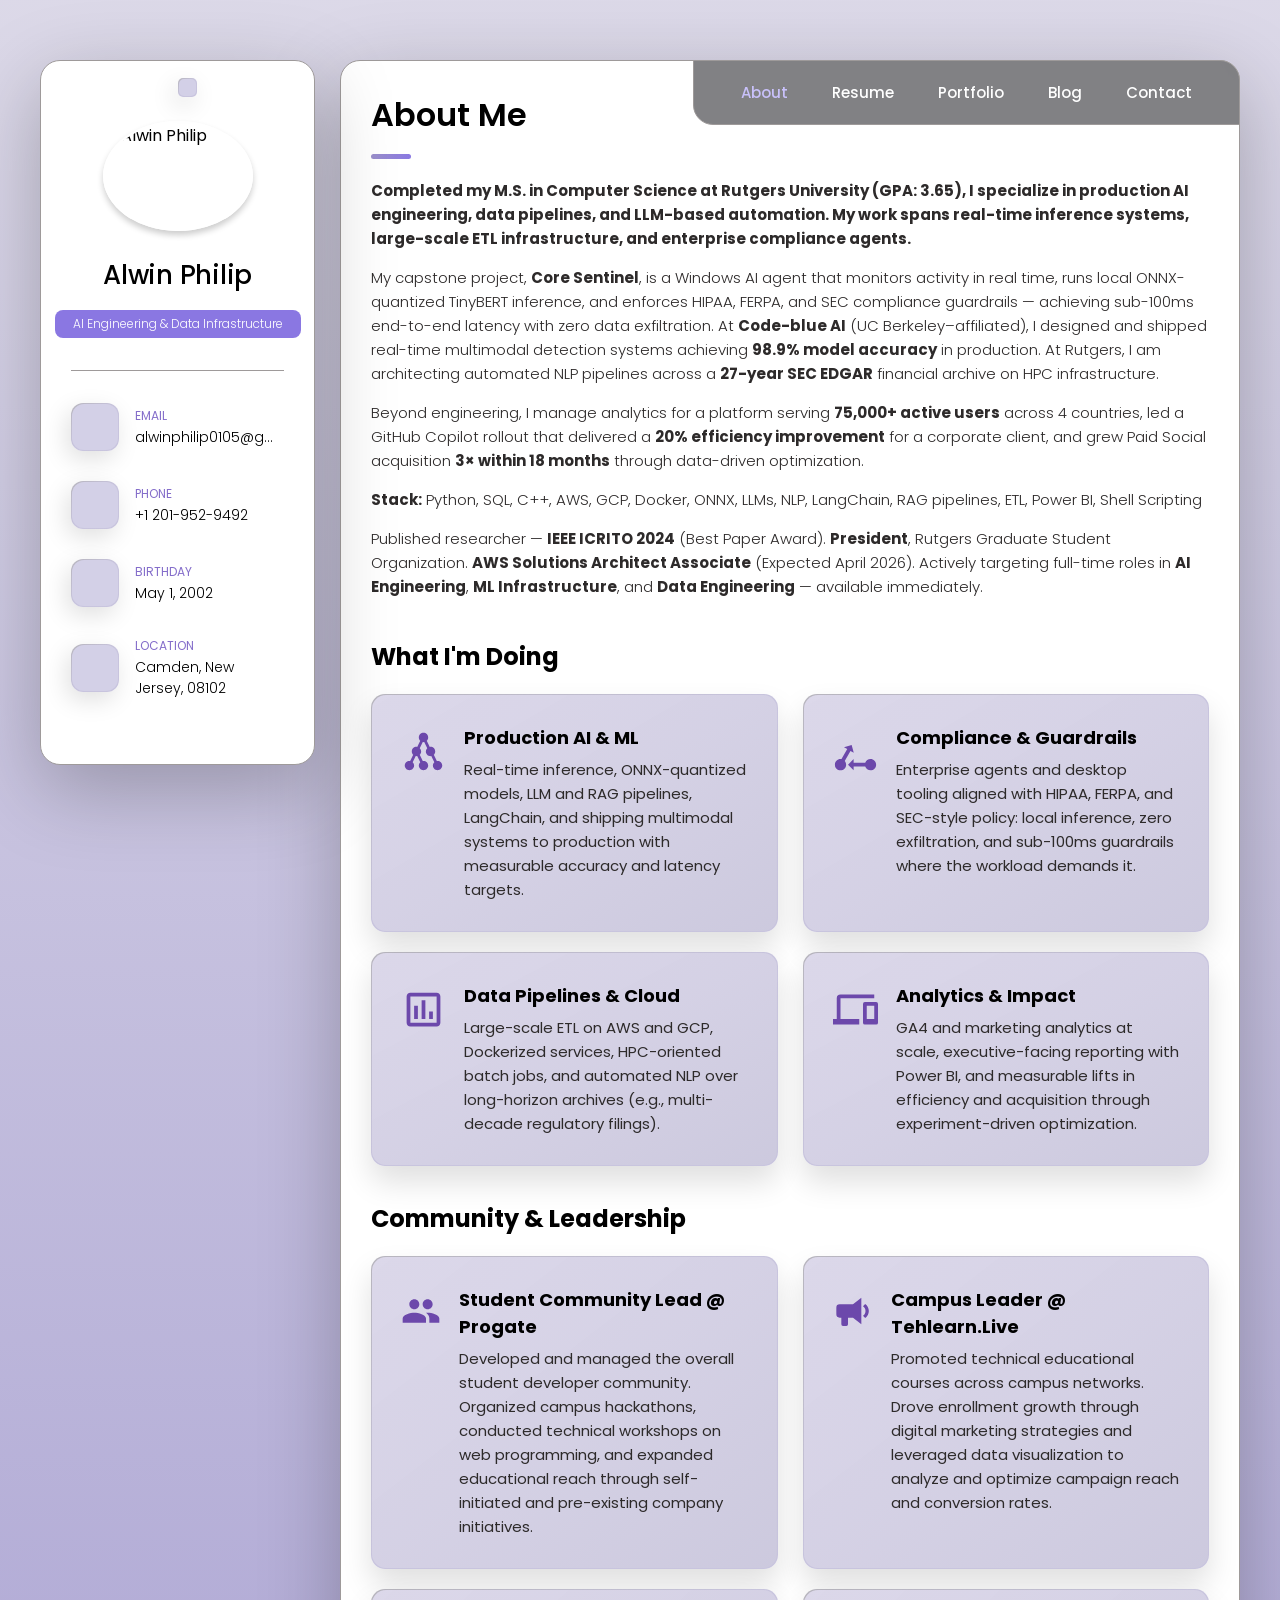
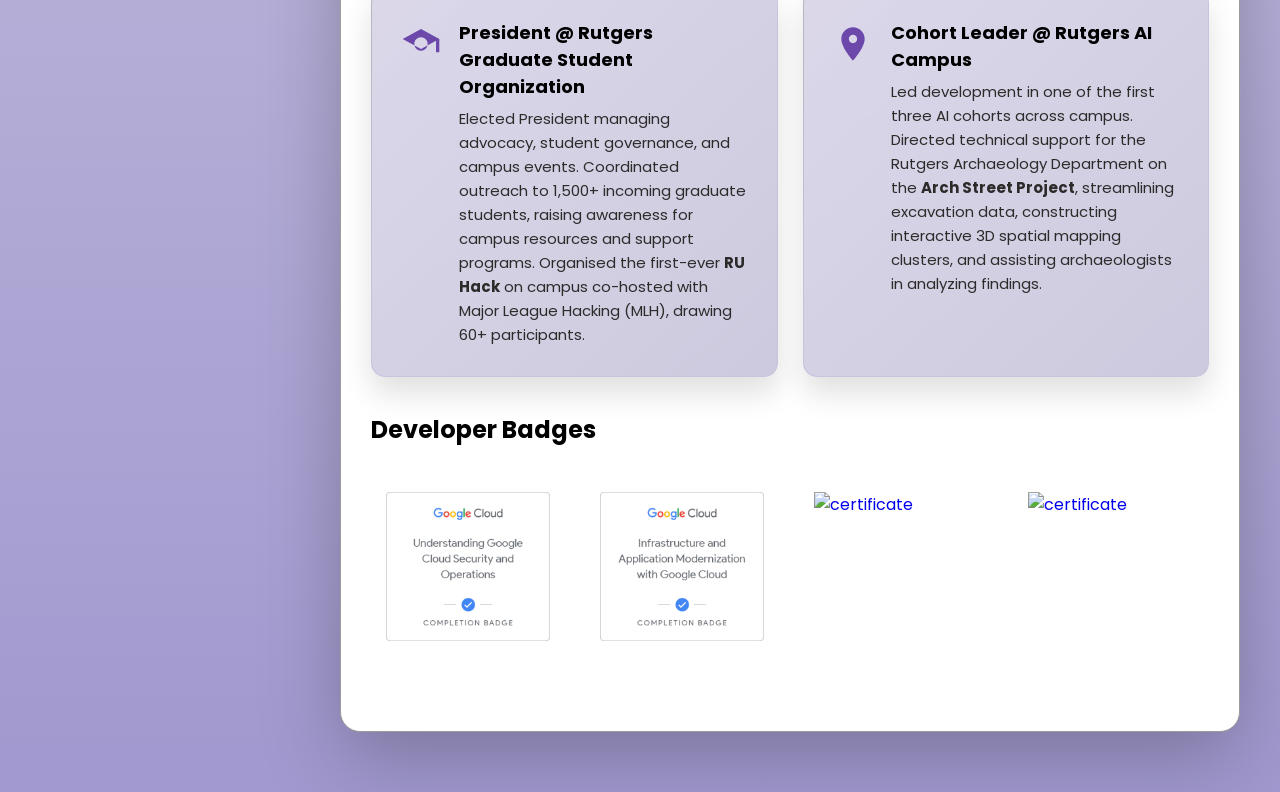
==== index.html @ 62f39564 "feat: align portfolio filter options, clean up project categories, and remove publications tab" ====
<!DOCTYPE html>
<html lang="en">
<head>
  <meta charset="UTF-8">
  <meta http-equiv="X-UA-Compatible" content="IE=edge">
  <meta name="viewport" content="width=device-width, initial-scale=1.0">
  <title>Alwin Philip | AI/ML & Data Science Portfolio</title>
  <meta name="description" content="Alwin Philip — M.S. Computer Science (Rutgers). Production AI engineering, data pipelines, LLM automation. Core Sentinel capstone, real-time ML at Code-blue AI, SEC EDGAR NLP on HPC. Seeking AI/ML infra & data engineering roles.">
  <meta property="og:title" content="Alwin Philip | AI/ML & Data Science Portfolio">
  <meta property="og:description" content="Production AI engineering, large-scale ETL, and LLM-based automation. Core Sentinel, multimodal ML in production, and automated NLP over 27 years of SEC filings. Seeking full-time roles.">
  <meta property="og:type" content="website">
  <meta name="twitter:card" content="summary_large_image">
  <meta name="twitter:title" content="Alwin Philip | AI/ML & Data Science Portfolio">
  <meta property="og:image" content="https://alwinphilip.online/images/A1.jpg">
  <meta name="twitter:image" content="https://alwinphilip.online/images/A1.jpg">

  <!--
    - favicon
  -->
  <link rel="shortcut icon" href="images/logo.jpg" type="image/x-icon">

  <!--
    - custom css link
  -->
  <link rel="stylesheet" href="style.css?v=9">

  <!--
    - google font link
  -->
  <link rel="preconnect" href="https://fonts.googleapis.com">
  <link rel="preconnect" href="https://fonts.gstatic.com" crossorigin>
  <link href="https://fonts.googleapis.com/css2?family=Poppins:wght@300;400;500;600&display=swap" rel="stylesheet">
</head>

<body>

  <!--
    - #MAIN
  -->

  <main>

    <!--
      - #SIDEBAR
    -->

    <aside class="sidebar" data-sidebar>

      <div class="sidebar-info">

        <figure class="avatar-box">
          <img src="images/A1.jpg" alt="Alwin Philip">
	</figure>

        <div class="info-content">
          <h1 class="name" title="Alwin Philip">Alwin Philip</h1>

          <p class="title">AI Engineering &amp; Data Infrastructure</p>
        </div>

        <ion-icon name="moon-outline" id="icon"></ion-icon>
        
        <button class="info_more-btn" data-sidebar-btn>
            <span>Show Contacts</span>

            <ion-icon name="chevron-down"></ion-icon>
        </button>


      </div>

      <div class="sidebar-info_more">

        <div class="separator"></div>

        <ul class="contacts-list">

          <li class="contact-item">

            <div class="icon-box">
              <ion-icon name="mail-outline"></ion-icon>
            </div>

            <div class="contact-info">
              <p class="contact-title">Email</p>

              <a href="mailto:alwinphilip0105@gmail.com" class="contact-link">alwinphilip0105@gmail.com</a>
            </div>

          </li>

          <li class="contact-item">

            <div class="icon-box">
              <ion-icon name="phone-portrait-outline"></ion-icon>
            </div>

            <div class="contact-info">
              <p class="contact-title">Phone</p>

              <a href="tel:+12019529492" class="contact-link">+1 201-952-9492</a>
            </div>

          </li>

          <li class="contact-item">

            <div class="icon-box">
              <ion-icon name="calendar-outline"></ion-icon>
            </div>

            <div class="contact-info">
              <p class="contact-title">Birthday</p>

              <time datetime="2002-05-01">May 1, 2002</time>
            </div>

          </li>

          <li class="contact-item">

            <div class="icon-box">
              <ion-icon name="location-outline"></ion-icon>
            </div>

            <div class="contact-info">
              <p class="contact-title">Location</p>

              <address>Camden, New Jersey, 08102</address>
            </div>

          </li>

        </ul>

        <div class="separator"></div>

    <!--
      - #SOCIALS
    -->

        <ul class="social-list">

          <li class="social-item">
            <a href="https://scholar.google.com/citations?user=Lx-UqLwAAAAJ&hl=en" target="_blank" title="Google Scholar">
              <ion-icon name="school-outline"></ion-icon>
            </a>
          </li>

          <li class="social-item">
            <a href="https://www.linkedin.com/in/alwin-philip-student/" target="_blank">
              <ion-icon name="logo-linkedin"></ion-icon>
            </a>
          </li>

          <li class="social-item">
            <a href="https://github.com/Alwinphilip0105" target="_blank">
              <ion-icon name="logo-github"></ion-icon>
            </a>
          </li>

          <li class="social-item">
            <a href="https://www.hackerrank.com/alwinphilip0105?hr_r=1" target="_blank">
              <ion-icon name="code-slash"></ion-icon>
            </a>
          </li>

        </ul>

      </div>

    </aside>

    <!--
      - #main-content
    -->

    <div class="main-content">

      <!--
        - #NAVBAR
      -->

      <nav class="navbar">

        <ul class="navbar-list">

          <li class="navbar-item">
            <button class="navbar-link  active" data-nav-link>About</button>
          </li>

          <li class="navbar-item">
            <button class="navbar-link" data-nav-link>Resume</button>
          </li>

          <li class="navbar-item">
            <button class="navbar-link" data-nav-link>Portfolio</button>
          </li>

          <li class="navbar-item">
            <button class="navbar-link" data-nav-link>Blog</button>
          </li>

          <li class="navbar-item">
            <button class="navbar-link" data-nav-link>Contact</button>
          </li>

        </ul>

      </nav>


      <!--
        - #ABOUT
      -->

      <article class="about  active" data-page="about">

        <header>
          <h2 class="h2 article-title">About me</h2>
        </header>
        <section class="about-text">
          <p>
            <b>Completed my M.S. in Computer Science at Rutgers University (GPA: 3.65), I specialize in production AI engineering, data pipelines, and LLM-based automation. My work spans real-time inference systems, large-scale ETL infrastructure, and enterprise compliance agents.</b>
          </p>

          <p>
            My capstone project, <strong>Core Sentinel</strong>, is a Windows AI agent that monitors activity in real time, runs local ONNX-quantized TinyBERT inference, and enforces HIPAA, FERPA, and SEC compliance guardrails — achieving sub-100ms end-to-end latency with zero data exfiltration. At <strong>Code-blue AI</strong> (UC Berkeley–affiliated), I designed and shipped real-time multimodal detection systems achieving <strong>98.9% model accuracy</strong> in production. At Rutgers, I am architecting automated NLP pipelines across a <strong>27-year SEC EDGAR</strong> financial archive on HPC infrastructure.
          </p>

          <p>
            Beyond engineering, I manage analytics for a platform serving <strong>75,000+ active users</strong> across 4 countries, led a GitHub Copilot rollout that delivered a <strong>20% efficiency improvement</strong> for a corporate client, and grew Paid Social acquisition <strong>3× within 18 months</strong> through data-driven optimization.
          </p>

          <p>
            <strong>Stack:</strong> Python, SQL, C++, AWS, GCP, Docker, ONNX, LLMs, NLP, LangChain, RAG pipelines, ETL, Power BI, Shell Scripting
          </p>

          <p>
            Published researcher — <strong>IEEE ICRITO 2024</strong> (Best Paper Award). <strong>President</strong>, Rutgers Graduate Student Organization. <strong>AWS Solutions Architect Associate</strong> (Expected April 2026). Actively targeting full-time roles in <strong>AI Engineering</strong>, <strong>ML Infrastructure</strong>, and <strong>Data Engineering</strong> — available immediately.
          </p>
        </section>
        

        <!--
          - service
        -->
        <section class="service">

          <h3 class="h3 service-title">What I'm Doing</h3>
        
          <ul class="service-list">
        
            <li class="service-item">
              <div class="service-icon-box">
                <svg xmlns="http://www.w3.org/2000/svg" viewBox="0 0 24 24" width="45">
                  <path d="M19.5 17C19.37 17 19.24 17 19.11 17.04L17.5 13.79C17.95 13.34 18.25 12.71 18.25 12C18.25 10.62 17.13 9.5 15.75 9.5C15.62 9.5 15.5 9.5 15.36 9.54L13.73 6.29C14.21 5.84 14.5 5.21 14.5 4.5C14.5 3.12 13.38 2 12 2S9.5 3.12 9.5 4.5C9.5 5.21 9.79 5.84 10.26 6.29L8.64 9.54C8.5 9.5 8.38 9.5 8.25 9.5C6.87 9.5 5.75 10.62 5.75 12C5.75 12.71 6.05 13.34 6.5 13.79L4.89 17.04C4.76 17 4.63 17 4.5 17C3.12 17 2 18.12 2 19.5C2 20.88 3.12 22 4.5 22S7 20.88 7 19.5C7 18.8 6.71 18.16 6.24 17.71L7.86 14.46C8 14.5 8.12 14.5 8.25 14.5C8.38 14.5 8.5 14.5 8.64 14.46L10.27 17.71C9.8 18.16 9.5 18.8 9.5 19.5C9.5 20.88 10.62 22 12 22S14.5 20.88 14.5 19.5C14.5 18.12 13.38 17 12 17C11.87 17 11.74 17 11.61 17.04L10 13.79C10.46 13.34 10.75 12.71 10.75 12S10.46 10.66 10 10.21L11.61 6.96C11.74 7 11.87 7 12 7S12.26 7 12.39 6.96L14 10.21C13.55 10.66 13.25 11.3 13.25 12C13.25 13.38 14.37 14.5 15.75 14.5C15.88 14.5 16 14.5 16.14 14.46L17.77 17.71C17.3 18.16 17 18.8 17 19.5C17 20.88 18.12 22 19.5 22S22 20.88 22 19.5C22 18.12 20.88 17 19.5 17Z" />
                </svg>
              </div>
        
              <div class="service-content-box">
                <h4 class="h4 service-item-title">Production AI &amp; ML</h4>
                <p class="service-item-text">
                  Real-time inference, ONNX-quantized models, LLM and RAG pipelines, LangChain, and shipping multimodal systems to production with measurable accuracy and latency targets.
                </p>
              </div>
            </li>
        
            <li class="service-item">
              <div class="service-icon-box">
                <svg xmlns="http://www.w3.org/2000/svg" viewBox="0 0 24 24" width="45">
                  <path d="M6.27 17.05C6.72 17.58 7 18.25 7 19C7 20.66 5.66 22 4 22S1 20.66 1 19 2.34 16 4 16C4.18 16 4.36 16 4.53 16.05L7.6 10.69L5.86 9.7L9.95 8.58L11.07 12.67L9.33 11.68L6.27 17.05M20 16C18.7 16 17.6 16.84 17.18 18H11V16L8 19L11 22V20H17.18C17.6 21.16 18.7 22 20 22C21.66 22 23 20.66 23 19S21.66 16 20 16" />
                </svg> 
              </div>
        
              <div class="service-content-box">
                <h4 class="h4 service-item-title">Compliance &amp; Guardrails</h4>
                <p class="service-item-text">
                  Enterprise agents and desktop tooling aligned with HIPAA, FERPA, and SEC-style policy: local inference, zero exfiltration, and sub-100ms guardrails where the workload demands it.
                </p>
              </div>
            </li>
        
            <li class="service-item">
              <div class="service-icon-box">
                <svg xmlns="http://www.w3.org/2000/svg" viewBox="0 0 24 24" width="45">
                  <path d="M9 17H7V10H9V17M13 17H11V7H13V17M17 17H15V13H17V17M19 19H5V5H19V19.1M19 3H5C3.9 3 3 3.9 3 5V19C3 20.1 3.9 21 5 21H19C20.1 21 21 20.1 21 19V5C21 3.9 20.1 3 19 3Z" />
                </svg>
              </div>
        
              <div class="service-content-box">
                <h4 class="h4 service-item-title">Data Pipelines &amp; Cloud</h4>
                <p class="service-item-text">
                  Large-scale ETL on AWS and GCP, Dockerized services, HPC-oriented batch jobs, and automated NLP over long-horizon archives (e.g., multi-decade regulatory filings).
                </p>
              </div>
            </li>
        
            <li class="service-item">
              <div class="service-icon-box">
                <svg xmlns="http://www.w3.org/2000/svg" viewBox="0 0 24 24" width="45">
                  <path d="M22,17H18V10H22M23,8H17A1,1 0 0,0 16,9V19A1,1 0 0,0 17,20H23A1,1 0 0,0 24,19V9A1,1 0 0,0 23,8M4,6H22V4H4A2,2 0 0,0 2,6V17H0V20H14V17H4V6Z" />
                </svg>       
              </div>
        
              <div class="service-content-box">
                <h4 class="h4 service-item-title">Analytics &amp; Impact</h4>
                <p class="service-item-text">
                  GA4 and marketing analytics at scale, executive-facing reporting with Power BI, and measurable lifts in efficiency and acquisition through experiment-driven optimization.
                </p>
              </div>
            </li>
        
          </ul>
        
        </section>
        


        <!--
          - testimonials
        

        <section class="testimonials">

          <h3 class="h3 testimonials-title">Testimonials</h3>

          <ul class="testimonials-list has-scrollbar">

            <li class="testimonials-item">
              <div class="content-card" data-testimonials-item>

                <figure class="testimonials-avatar-box">
                  <img src="./assets/images/avatar-1.png" alt="Daniel lewis" width="60" data-testimonials-avatar>
                </figure>

                <h4 class="h4 testimonials-item-title" data-testimonials-title>Daniel lewis</h4>

                <div class="testimonials-text" data-testimonials-text>
                  <p>
                    Richard was hired to create a corporate identity. We were very pleased with the work done. She has a
                    lot of experience
                    and is very concerned about the needs of client. Lorem ipsum dolor sit amet, ullamcous cididt
                    consectetur adipiscing
                    elit, seds do et eiusmod tempor incididunt ut laborels dolore magnarels alia.
                  </p>
                </div>

              </div>
            </li>

            <li class="testimonials-item">
              <div class="content-card" data-testimonials-item>

                <figure class="testimonials-avatar-box">
                  <img src="./assets/images/avatar-2.png" alt="Jessica miller" width="60" data-testimonials-avatar>
                </figure>

                <h4 class="h4 testimonials-item-title" data-testimonials-title>Jessica miller</h4>

                <div class="testimonials-text" data-testimonials-text>
                  <p>
                    Richard was hired to create a corporate identity. We were very pleased with the work done. She has a
                    lot of experience
                    and is very concerned about the needs of client. Lorem ipsum dolor sit amet, ullamcous cididt
                    consectetur adipiscing
                    elit, seds do et eiusmod tempor incididunt ut laborels dolore magnarels alia.
                  </p>
                </div>

              </div>
            </li>

            <li class="testimonials-item">
              <div class="content-card" data-testimonials-item>

                <figure class="testimonials-avatar-box">
                  <img src="./assets/images/avatar-3.png" alt="Emily evans" width="60" data-testimonials-avatar>
                </figure>

                <h4 class="h4 testimonials-item-title" data-testimonials-title>Emily evans</h4>

                <div class="testimonials-text" data-testimonials-text>
                  <p>
                    Richard was hired to create a corporate identity. We were very pleased with the work done. She has a
                    lot of experience
                    and is very concerned about the needs of client. Lorem ipsum dolor sit amet, ullamcous cididt
                    consectetur adipiscing
                    elit, seds do et eiusmod tempor incididunt ut laborels dolore magnarels alia.
                  </p>
                </div>

              </div>
            </li>

            <li class="testimonials-item">
              <div class="content-card" data-testimonials-item>

                <figure class="testimonials-avatar-box">
                  <img src="./assets/images/avatar-4.png" alt="Henry william" width="60" data-testimonials-avatar>
                </figure>

                <h4 class="h4 testimonials-item-title" data-testimonials-title>Henry william</h4>

                <div class="testimonials-text" data-testimonials-text>
                  <p>
                    Richard was hired to create a corporate identity. We were very pleased with the work done. She has a
                    lot of experience
                    and is very concerned about the needs of client. Lorem ipsum dolor sit amet, ullamcous cididt
                    consectetur adipiscing
                    elit, seds do et eiusmod tempor incididunt ut laborels dolore magnarels alia.
                  </p>
                </div>

              </div>
            </li>

          </ul>

        </section>
        
        -->

        <!--
          - testimonials modal
        

        <div class="modal-container" data-modal-container>

          <div class="overlay" data-overlay></div>

          <section class="testimonials-modal">

            <button class="modal-close-btn" data-modal-close-btn>
              <ion-icon name="close-outline"></ion-icon>
            </button>

            <div class="modal-img-wrapper">
              <figure class="modal-avatar-box">
                <img src="./assets/images/avatar-1.png" alt="Daniel lewis" width="80" data-modal-img>
              </figure>

              <img src="./assets/images/icon-quote.svg" alt="quote icon">
            </div>

            <div class="modal-content">

              <h4 class="h3 modal-title" data-modal-title>Daniel lewis</h4>

              <time datetime="2021-06-14">14 June, 2021</time>

              <div data-modal-text>
                <p>
                  Richard was hired to create a corporate identity. We were very pleased with the work done. She has a
                  lot of experience
                  and is very concerned about the needs of client. Lorem ipsum dolor sit amet, ullamcous cididt
                  consectetur adipiscing
                  elit, seds do et eiusmod tempor incididunt ut laborels dolore magnarels alia.
                </p>
              </div>

            </div>

          </section>

        </div>

        -->

        <!--
          - Community & Leadership
        -->
        <section class="service" style="margin-top: 35px;">

          <h3 class="h3 service-title">Community &amp; Leadership</h3>

          <ul class="service-list">

            <li class="service-item">
              <div class="service-icon-box">
                <svg xmlns="http://www.w3.org/2000/svg" viewBox="0 0 24 24" width="40" fill="currentColor">
                  <path d="M16 11c1.66 0 2.99-1.34 2.99-3S17.66 5 16 5s-3 1.34-3 3 1.34 3 3 3zm-8 0c1.66 0 2.99-1.34 2.99-3S9.66 5 8 5 5 6.34 5 8s1.34 3 3 3zm0 2c-2.33 0-7 1.17-7 3.5V19h14v-2.5c0-2.33-4.67-3.5-7-3.5zm8 0c-.29 0-.62.02-.97.05 1.16.84 1.97 1.97 1.97 3.45V19h6v-2.5c0-2.33-4.67-3.5-7-3.5z"/>
                </svg>
              </div>

              <div class="service-content-box">
                <h4 class="h4 service-item-title">Student Community Lead @ Progate</h4>
                <p class="service-item-text">
                  Developed and managed the overall student developer community. Organized campus hackathons, conducted technical workshops on web programming, and expanded educational reach through self-initiated and pre-existing company initiatives.
                </p>
              </div>
            </li>

            <li class="service-item">
              <div class="service-icon-box">
                <svg xmlns="http://www.w3.org/2000/svg" viewBox="0 0 24 24" width="40" fill="currentColor">
                  <path d="M12,8H4A2,2 0 0,0 2,10V14A2,2 0 0,0 4,16H5V20A1,1 0 0,0 6,21H8A1,1 0 0,0 9,20V16H12L17,20V4L12,8M21.5,12C21.5,13.71 20.62,15.26 19.32,16.2L18,14.88C18.94,14.24 19.5,13.19 19.5,12C19.5,10.81 18.94,9.76 18,9.12L19.32,7.8C20.62,8.74 21.5,10.29 21.5,12Z"/>
                </svg>
              </div>

              <div class="service-content-box">
                <h4 class="h4 service-item-title">Campus Leader @ tehlearn.live</h4>
                <p class="service-item-text">
                  Promoted technical educational courses across campus networks. Drove enrollment growth through digital marketing strategies and leveraged data visualization to analyze and optimize campaign reach and conversion rates.
                </p>
              </div>
            </li>

            <li class="service-item">
              <div class="service-icon-box">
                <svg xmlns="http://www.w3.org/2000/svg" viewBox="0 0 24 24" width="40" fill="currentColor">
                  <path d="M12 3L1 9l11 6 9-4.91V17h2V9L12 3zm0 13c-2.21 0-4-1.79-4-4s1.79-4 4-4 4 1.79 4 4-1.79 4-4 4z"/>
                </svg>
              </div>

              <div class="service-content-box">
                <h4 class="h4 service-item-title">President @ Rutgers Graduate Student Organization</h4>
                <p class="service-item-text">
                  Elected President managing advocacy, student governance, and campus events. Coordinated outreach to 1,500+ incoming graduate students, raising awareness for campus resources and support programs. Organised the first-ever <strong>RU Hack</strong> on campus co-hosted with Major League Hacking (MLH), drawing 60+ participants.
                </p>
              </div>
            </li>

            <li class="service-item">
              <div class="service-icon-box">
                <svg xmlns="http://www.w3.org/2000/svg" viewBox="0 0 24 24" width="40" fill="currentColor">
                  <path d="M12 2C8.13 2 5 5.13 5 9c0 5.25 7 13 7 13s7-7.75 7-13c0-3.87-3.13-7-7-7zm0 9.5c-1.38 0-2.5-1.12-2.5-2.5s1.12-2.5 2.5-2.5 2.5 1.12 2.5 2.5-1.12 2.5-2.5 2.5z"/>
                </svg>
              </div>

              <div class="service-content-box">
                <h4 class="h4 service-item-title">Cohort Leader @ Rutgers AI Campus</h4>
                <p class="service-item-text">
                  Led development in one of the first three AI cohorts across campus. Directed technical support for the Rutgers Archaeology Department on the <strong>Arch Street Project</strong>, streamlining excavation data, constructing interactive 3D spatial mapping clusters, and assisting archaeologists in analyzing findings.
                </p>
              </div>
            </li>

          </ul>

        </section>

        <!--
          - DEVELOPER BADGES
        -->

        <section class="clients">

          <h3 class="h3 clients-title">Developer Badges</h3>

          <ul class="clients-list has-scrollbar">
            <a href="https://www.cloudskillsboost.google/public_profiles/401942e5-6d35-47bb-aaac-b7dac34a7cc8/badges/2661007" target="_blank" class="clients-item">
              <img src="images/logo-0-color.png" alt="certificate">
            </a>
            <a href="https://www.cloudskillsboost.google/public_profiles/401942e5-6d35-47bb-aaac-b7dac34a7cc8/badges/2660966" target="_blank" class="clients-item">
              <img src="images/logo-0.1-color.png" alt="certificate">
            </a>
              <a href="https://www.cloudskillsboost.google/public_profiles/883b701b-21e3-4f83-81f3-ace4aacc954a" target="_blank" class="clients-item">
                <img src="images/logo-1-color.png" alt="certificate">
              </a>

              <a href="https://www.cloudskillsboost.google/public_profiles/883b701b-21e3-4f83-81f3-ace4aacc954a" target="_blank" class="clients-item">
                <img src="images/logo-2-color.png" alt="certificate">
              </a>

              <a href="https://www.cloudskillsboost.google/public_profiles/883b701b-21e3-4f83-81f3-ace4aacc954a" target="_blank" class="clients-item">
                <img src="images/logo-3-color.png" alt="certificate">
              </a>

              <a href="https://www.cloudskillsboost.google/public_profiles/883b701b-21e3-4f83-81f3-ace4aacc954a" target="_blank" class="clients-item">
                <img src="images/logo-4-color.png" alt="certificate">
              </a>

              <a href="https://www.cloudskillsboost.google/public_profiles/883b701b-21e3-4f83-81f3-ace4aacc954a" target="_blank" class="clients-item">
                <img src="images/logo-5-color.png" alt="certificate">
              </a>

              <a href="https://www.cloudskillsboost.google/public_profiles/883b701b-21e3-4f83-81f3-ace4aacc954a" target="_blank" class="clients-item">
                <img src="images/logo-6-color.png" alt="certificate">
              </a>

          </ul>

        </section>

      </article>


      <!--
        - #RESUME
      -->

      <article class="resume" data-page="resume">
        
        <a href="resume/Alwin_Philip_Resume_ATS_Final.pdf" download="Alwin_Philip_Resume_ATS_Final.pdf" target="_blank" rel="noopener">
          <ion-icon name="download-outline" id="resume-dwld"></ion-icon>
        </a>

        <header>
          <h2 class="h2 article-title">Resume</h2>
        </header>

        <section class="timeline">

          <div class="title-wrapper" style="display: flex; align-items: center; justify-content: space-between; width: 100%;">
            <div style="display: flex; align-items: center; gap: 12px;">
              <div class="icon-box">
                <ion-icon name="school-outline"></ion-icon>
              </div>
              <h3 class="h3">Publications &amp; Research</h3>
            </div>
            <a href="https://scholar.google.com/citations?user=Lx-UqLwAAAAJ&hl=en" target="_blank" rel="noopener noreferrer" style="font-size: 13px; color: var(--orange-yellow-crayola); display: inline-flex; align-items: center; gap: 6px; border: 1px solid var(--jet); padding: 5px 12px; border-radius: 8px; background: var(--eerie-black-2);">
              <ion-icon name="open-outline"></ion-icon> Google Scholar Profile
            </a>
          </div>

          <ol class="timeline-list">

            <li class="timeline-item">
              <div style="display: flex; align-items: center; justify-content: space-between; flex-wrap: wrap; gap: 8px; margin-bottom: 4px;">
                <h4 class="h4 timeline-item-title" style="margin-bottom: 0;">Quantum Networking: Creating the Future Landscape of Refined Classical Communication</h4>
                <span style="background: rgba(255, 219, 112, 0.15); color: var(--orange-yellow-crayola); border: 1px solid var(--orange-yellow-crayola); padding: 3px 10px; border-radius: 6px; font-size: 11px; font-weight: 600;">🏆 Best Paper Award</span>
              </div>
              <h5 class="h5 timeline-item-title" style="color: var(--light-gray-70); font-weight: 400; margin-bottom: 4px;">11th IEEE International Conference on Reliability, Infocom Technologies and Optimization (ICRITO 2024)</h5>
              <span style="color: var(--vegas-gold); font-size: 13px;">March 2024 • Cited by 5</span>

              <ul class="timeline-text" style="margin-top: 8px;">
                <li>• <strong>Authors:</strong> Ayush Kumar Sharan, <strong>Alwin Philip</strong>, Purushottam Sharma, Vinod Kumar Shukla</li>
                <li>• Explored integration of Quantum Key Distribution (QKD) and quantum network topologies with classical communication systems to refine network reliability and defend against quantum cryptographic threats.</li>
                <li>• <a href="https://scholar.google.com/citations?view_op=view_citation&hl=en&oe=ASCII&user=Lx-UqLwAAAAJ&citation_for_view=Lx-UqLwAAAAJ:u5HHmVD_uO8C" target="_blank" rel="noopener noreferrer" style="color: var(--orange-yellow-crayola); text-decoration: underline;">View on Google Scholar</a></li>
              </ul>
            </li>

            <li class="timeline-item">
              <h4 class="h4 timeline-item-title" style="margin-bottom: 4px;">Avatars in the virtual realm: An integrated approach to enhance digital community interaction</h4>
              <h5 class="h5 timeline-item-title" style="color: var(--light-gray-70); font-weight: 400; margin-bottom: 4px;">International Journal of System Assurance Engineering and Management (Springer)</h5>
              <span style="color: var(--vegas-gold); font-size: 13px;">2024 • DOI: 10.1007/s13198-024-02560-z • Cited by 4</span>

              <ul class="timeline-text" style="margin-top: 8px;">
                <li>• <strong>Authors:</strong> Punj Lata Singh, Nitasha Hasteer, Rahul Sindhwani, <strong>Alwin Philip</strong>, Rishika Sharma</li>
                <li>• Proposed an integrated framework for virtual avatars in metaverse environments across tourism, healthcare, research, and social networking while addressing privacy and cybersecurity challenges.</li>
                <li>• <a href="https://link.springer.com/article/10.1007/s13198-024-02560-z" target="_blank" rel="noopener noreferrer" style="color: var(--orange-yellow-crayola); text-decoration: underline;">View Springer Article</a> | <a href="https://scholar.google.com/citations?view_op=view_citation&hl=en&oe=ASCII&user=Lx-UqLwAAAAJ&citation_for_view=Lx-UqLwAAAAJ:u-x6o8ySG0sC" target="_blank" rel="noopener noreferrer" style="color: var(--orange-yellow-crayola); text-decoration: underline;">View on Google Scholar</a></li>
              </ul>
            </li>

          </ol>

        </section>

        <section class="timeline">

          <div class="title-wrapper">
            <div class="icon-box">
              <ion-icon name="book-outline"></ion-icon>
            </div>

            <h3 class="h3">Education</h3>
          </div>

          <ol class="timeline-list">
            <li class="timeline-item">

              <h4 class="h4 timeline-item-title">Rutgers University</h4>

              <span>2024 — 2026</span>

              <ul class="timeline-text-class">
                 <li>Master of Science in Computer Science</li>
                 <li>GPA: 3.65</li>
                 <li>Relevant Coursework: Big Data Algorithms, Data Structures, Machine Learning, Distributed Systems, Cryptography, Software engineering </li>
              </ul>   
            </li>

            <li class="timeline-item">

              <h4 class="h4 timeline-item-title">Amity University</h4>

              <span>2020 — 2024</span>

              <ul class="timeline-text-class">
                 <li>Bachelor of Technology in Information Technology</li>
                 <li>GPA: 3.85</li>
              </ul>        

            </li>


          </ol>

        </section>

        <section class="timeline">

          <div class="title-wrapper">
            <div class="icon-box">
              <ion-icon name="bag-outline"></ion-icon>
            </div>

            <h3 class="h3">Experience</h3>
</div>

<ol class="timeline-list">

  <li class="timeline-item">
    <h4 class="h4 timeline-item-title">Software Development Specialist (Analytics/AI)</h4>
    <h5 class="h5 timeline-item-title">New Jersey Department of Labor and Workforce Development, Trenton, NJ</h5>
    <span>July 2026 — Present</span>
    <ul class="timeline-text">
      <li>• Build interactive analytics dashboards using AWS QuickSight connected to the department's AWS Data Lake, surfacing workforce and labor market trends for leadership and program staff.</li>
      <li>• Develop and maintain AI/ML applications using AWS Bedrock, including prompt engineering workflows for generative AI integration across department operations.</li>
    </ul>
  </li>

  <li class="timeline-item">
    <h4 class="h4 timeline-item-title">Graduate Research Assistant - Data Engineering</h4>
    <h5 class="h5 timeline-item-title">Rutgers Business & Accounting Dept., Rutgers University-Camden, Camden, NJ</h5>
    <span>Dec 2025 — Present</span>
    <ul class="timeline-text">
      <li>• Architecting an automated extraction pipeline for a 27-year SEC EDGAR archive, processing legacy 10-K, 8-K, and 6-K datasets to structure financial data for auditing models.</li>
      <li>• Engineering robust ETL pipelines using Amarel server scripts to automate preprocessing of massive behavioral and financial datasets.</li>
      <li>• Utilizing NLP techniques to convert unstructured financial archives into actionable insights, improving system transparency.</li>
    </ul>
  </li>

  <li class="timeline-item">
    <h4 class="h4 timeline-item-title">Data Science & AI Research Intern</h4>
    <h5 class="h5 timeline-item-title">Code-blue AI, UC Berkeley-affiliated Startup</h5>
    <span>June 2025 — August 2025</span>
    <ul class="timeline-text">
      <li>• Developed real-time stroke detection system using facial asymmetry and speech pattern analysis, achieving sensitivity/specificity above 90%</li>
      <li>• Improved speech recognition model accuracy to 98.9% by expanding and diversifying training datasets</li>
      <li>• Implemented advanced machine learning algorithms for medical AI applications with high precision requirements</li>
      <li>• Collaborated with UC Berkeley researchers on cutting-edge AI healthcare solutions</li>
      <li>• Technologies used: Python, TensorFlow, PyTorch, Computer Vision, NLP, Medical AI</li>
    </ul>
  </li>

  <li class="timeline-item">
    <h4 class="h4 timeline-item-title">AI Training & Prompt Engineering Specialist</h4>
    <h5 class="h5 timeline-item-title">Rutgers Business School & Thayer Distribution</h5>
    <span>June 2025 — July 2025</span>
    <ul class="timeline-text">
      <li>• Designed and delivered comprehensive training sessions on prompt engineering and AI tool integration for professional and corporate environments</li>
      <li>• Instructed employees at Thayer Distribution on leveraging GitHub Copilot, Copilot for Microsoft Office, and AI assistants to automate workflows, increasing task efficiency by 90%</li>
      <li>• Developed role-specific AI integration strategies to streamline repetitive tasks, enhance collaboration, and accelerate decision-making processes</li>
      <li>• Created training materials and best practices documentation for enterprise AI adoption</li>
      <li>• Technologies used: GitHub Copilot, Microsoft Copilot, AI Prompt Engineering, Workflow Automation</li>
    </ul>
  </li>

  <li class="timeline-item">
    <h4 class="h4 timeline-item-title">Marketing Manager & Business Analyst – Web & Analytics Management</h4>
    <h5 class="h5 timeline-item-title">Rutgers-Camden School of Business</h5>
    <span>August 2024 — Present</span>
    <ul class="timeline-text">
      <li>• Maintain and optimize GA4 tracking, ACT forms, and website content to improve user experience and conversion funnels</li>
      <li>• Analyze engagement metrics, traffic sources, and user behavior to guide data-driven marketing strategies</li>
      <li>• Collaborate on SEO, content design, and UI/UX improvements, leading to measurable increases in engagement rate and traffic acquisition</li>
      <li>• Fulfill cross-functional responsibilities typical of a marketing manager, including campaign performance analysis, audience segmentation, and website design enhancements</li>
      <li>• Technologies used: Google Analytics 4, WordPress, SEO Tools, UI/UX Design, Campaign Management</li>
    </ul>
  </li>

  <li class="timeline-item">
    <h4 class="h4 timeline-item-title">Mobile App Developer Intern</h4>
    <h5 class="h5 timeline-item-title">Aeologic Technologies, Noida</h5>
    <span>May 2023 — June 2023</span>
    <ul class="timeline-text">
      <li>• Designed and developed user interface components for Android applications using Java and Android Studio</li>
      <li>• Collaborated with senior developers on mobile app architecture and best practices</li>
      <li>• Implemented user interface improvements and performance optimizations for Android applications</li>
      <li>• Technologies used: Java, Android Studio, UI/UX Design, Mobile App Development</li>
    </ul>
  </li>

</ol>


        </section>

        <section class="skill">

          <h3 class="h3 skills-title">Core Skills</h3>

<ul class="skills-list content-card">

  <li class="skills-item">
    <div class="title-wrapper">
      <h5 class="h5">Production AI &amp; LLMs</h5>
      <data value="95">95%</data>
    </div>
    <div class="skill-progress-bg">
      <div class="skill-progress-fill" style="width: 95%;"></div>
    </div>
  </li>

  <li class="skills-item">
    <div class="title-wrapper">
      <h5 class="h5">Data Engineering &amp; ETL</h5>
      <data value="92">92%</data>
    </div>
    <div class="skill-progress-bg">
      <div class="skill-progress-fill" style="width: 92%;"></div>
    </div>
  </li>

  <li class="skills-item">
    <div class="title-wrapper">
      <h5 class="h5">Cloud &amp; MLOps</h5>
      <data value="88">88%</data>
    </div>
    <div class="skill-progress-bg">
      <div class="skill-progress-fill" style="width: 88%;"></div>
    </div>
  </li>

  <li class="skills-item">
    <div class="title-wrapper">
      <h5 class="h5">Analytics &amp; BI</h5>
      <data value="87">87%</data>
    </div>
    <div class="skill-progress-bg">
      <div class="skill-progress-fill" style="width: 87%;"></div>
    </div>
  </li>

  <li class="skills-item">
    <div class="title-wrapper">
      <h5 class="h5">Systems, Shell &amp; Leadership</h5>
      <data value="90">90%</data>
    </div>
    <div class="skill-progress-bg">
      <div class="skill-progress-fill" style="width: 90%;"></div>
    </div>
  </li>
</ul>

        </section>

      </article>


      <!--
        - #PORTFOLIO
      -->

      <article class="portfolio" data-page="portfolio">

        <header>
          <h2 class="h2 article-title">Portfolio</h2>
        </header>

        <section class="projects">

          <ul class="filter-list">

            <li class="filter-item">
              <button class="active" data-filter-btn>All</button>
            </li>

            <li class="filter-item">
              <button data-filter-btn>Data Analytics</button>
            </li>

            <li class="filter-item">
              <button data-filter-btn>Web Development</button>
            </li>

            <li class="filter-item">
              <button data-filter-btn>Machine Learning</button>
            </li>

            <li class="filter-item">
              <button data-filter-btn>Network Security</button>
            </li>

          </ul>

          <div class="filter-select-box">

            <button class="filter-select" data-select>

              <div class="select-value" data-selecct-value>Select category</div>

              <div class="select-icon">
                <ion-icon name="chevron-down"></ion-icon>
              </div>

            </button>

            <ul class="select-list">

              <li class="select-item">
                <button data-select-item>All</button>
              </li>

              <li class="select-item">
                <button data-select-item>Data Analytics</button>
              </li>

              <li class="select-item">
                <button data-select-item>Web Development</button>
              </li>

              <li class="select-item">
                <button data-select-item>Machine Learning</button>
              </li>

              <li class="select-item">
                <button data-select-item>Network Security</button>
              </li>

            </ul>

          </div>

          <ul class="project-list">

            <li class="project-item active" data-filter-item data-category="machine learning" data-case-problem="Pasting into browser LLM chats (ChatGPT, Claude, Gemini, Copilot) can leak PII, secrets, and sensitive text without a clear guardrail." data-case-approach="Built a Windows desktop app (Python, PyQt6) that intercepts clipboard paste in LLM-focused browser windows and scores content with regex, spaCy NER, and a fine-tuned TinyBERT classifier (0–100 risk). Policy routes to allow, warn, or block with a remediation drawer (redact, rephrase, encrypt, override). Optional Supabase sync feeds fleet and ML health dashboards; user feedback can merge into JSONL and retraining." data-case-impact="Gives users a second line of defense before paste; optional hash-first org telemetry for model health and fleet posture. MIT license." data-source-link="https://github.com/Alwinphilip0105/Core_Sentinal" data-live-link="https://alwinphilip0105.github.io/Core_Sentinal/" data-demo-link="https://alwinphilip0105.github.io/Core_Sentinal/demo/" data-hub-link="https://alwinphilip0105.github.io/Core_Sentinal/hub.html">
              <a href="https://alwinphilip0105.github.io/Core_Sentinal/demo/" target="_blank" rel="noopener noreferrer" data-demo-link="https://alwinphilip0105.github.io/Core_Sentinal/demo/" data-hub-link="https://alwinphilip0105.github.io/Core_Sentinal/hub.html">

                <figure class="project-img">
                  <div class="project-item-icon-box">
                    <ion-icon name="eye-outline"></ion-icon>
                  </div>
                  <img src="images/core-sentinel.png?v=2" alt="Core Sentinel — shield and padlock security branding for the clipboard guardrail" loading="lazy">
                </figure>

                <h3 class="project-title">Core Sentinel</h3>

                <p class="project-category">Machine Learning</p>
              </a>
            </li>

            <li class="project-item  active" data-filter-item data-category="web development" data-case-problem="Urban drivers waste time searching for secure parking and payment options." data-case-approach="Built a full-stack parking workflow with reservation management, digital checkout, and dashboard utilities." data-case-impact="Reduced booking friction by enabling users to find, reserve, and pay for parking in one flow." data-source-link="https://github.com/Alwinphilip0105/Park_Company_Parking_App" data-live-link="http://localhost:8080/">
              <a href="http://localhost:8080/" target="_blank">

                <figure class="project-img">
                  <div class="project-item-icon-box">
                    <ion-icon name="eye-outline"></ion-icon>
                  </div>

                  <img src="images\project-1.png" alt="yoga" loading="lazy">
                </figure>

                <h3 class="project-title">Parking Finder App</h3>

                <p class="project-category">Web Development</p>

              </a>
            </li>

            <li class="project-item active" data-filter-item data-category="network security" data-case-problem="The emergence of quantum computing threatens classical cryptographic algorithms. Bridging quantum networks with classical infrastructures requires scalable architectures and Quantum Key Distribution (QKD) integration." data-case-approach="Explored quantum networking paradigms, QKD models, and hybrid network topologies to refine classical communication reliability and security. Presented at 11th IEEE International Conference on Reliability, Infocom Technologies and Optimization (ICRITO 2024)." data-case-impact="Awarded Best Paper Award at IEEE ICRITO 2024 (Cited by 5). Provided foundational frameworks for hybrid quantum-classical network security." data-source-link="https://github.com/Alwinphilip0105/Quantum-Networking" data-live-link="https://scholar.google.com/citations?view_op=view_citation&hl=en&oe=ASCII&user=Lx-UqLwAAAAJ&citation_for_view=Lx-UqLwAAAAJ:u5HHmVD_uO8C">
              <a href="https://scholar.google.com/citations?view_op=view_citation&hl=en&oe=ASCII&user=Lx-UqLwAAAAJ&citation_for_view=Lx-UqLwAAAAJ:u5HHmVD_uO8C" target="_blank" rel="noopener noreferrer">

                <figure class="project-img">
                  <div class="project-item-icon-box">
                    <ion-icon name="eye-outline"></ion-icon>
                  </div>

                  <img src="images\project-2.png" alt="Quantum Networking" loading="lazy">
                </figure>

                <h3 class="project-title">Quantum Networking: Creating the Future Landscape of Refined Classical Communication</h3>

                <p class="project-category">Network Security • Research 🏆</p>

              </a>
            </li>

            <li class="project-item active" data-filter-item data-category="machine learning" data-case-problem="Avatar-mediated interactions in the metaverse need structured integration across industries like healthcare, tourism, and research while safeguarding user privacy and data security." data-case-approach="Proposed an integrated system assurance framework for virtual avatars in digital communities, evaluating privacy, security protocols, and engagement dynamics." data-case-impact="Published in Springer International Journal of System Assurance Engineering and Management (2024, Cited by 4, DOI: 10.1007/s13198-024-02560-z)." data-source-link="https://scholar.google.com/citations?view_op=view_citation&hl=en&oe=ASCII&user=Lx-UqLwAAAAJ&citation_for_view=Lx-UqLwAAAAJ:u-x6o8ySG0sC" data-live-link="https://link.springer.com/article/10.1007/s13198-024-02560-z">
              <a href="https://link.springer.com/article/10.1007/s13198-024-02560-z" target="_blank" rel="noopener noreferrer">

                <figure class="project-img">
                  <div class="project-item-icon-box">
                    <ion-icon name="eye-outline"></ion-icon>
                  </div>

                  <img src="images\project-4.png" alt="Avatars in the Virtual Realm" loading="lazy">
                </figure>

                <h3 class="project-title">Avatars in the Virtual Realm: An Integrated Approach to Enhance Digital Community Interaction</h3>

                <p class="project-category">Machine Learning • Research</p>

              </a>
            </li>

            <li class="project-item  active" data-filter-item data-category="data analytics" data-case-problem="Job seekers and advisors need data-driven career guidance tied to labor market trends and skill demand." data-case-approach="Built a Career Suggestion Dashboard with personality-based recommendations, radar charts for occupation fit, and comparative analytics (education, median salary, skills) across 2019–2029 and 2023–2033 BLS data." data-case-impact="Enables exploration of top domains, confidence scores, and skill alignment with sample or API-backed data; all project data lives in the repo for reproducibility." data-source-link="https://github.com/Alwinphilip0105/Big-Data-Algorithms-2024-Fall-Rutgers" data-live-link="https://alwinphilip.online/Big-Data-Algorithms-2024-Fall-Rutgers/">
              <a href="https://alwinphilip.online/Big-Data-Algorithms-2024-Fall-Rutgers/" target="_blank">

                <figure class="project-img">
                  <div class="project-item-icon-box">
                    <ion-icon name="eye-outline"></ion-icon>
                  </div>

                  <img src="images\project-3.png" alt="Career Suggestion Dashboard" loading="lazy">
                </figure>

                <h3 class="project-title">Career Suggestion Dashboard & Employment Trends</h3>

                <p class="project-category">Data Analytics</p>

              </a>
            </li>

            <!-- InteliServe: set data-live-link to your demo URL after forking and deploying (e.g. Vercel/Netlify) -->
            <li class="project-item  active" data-filter-item data-category="web development" data-case-problem="Service operations required a streamlined web portal for user request handling and internal workflows." data-case-approach="Implemented a responsive web platform with role-aware views and backend-integrated service components." data-case-impact="Improved usability and throughput for common service-management tasks." data-source-link="https://github.com/Alwinphilip0105/InteliServe" data-live-link="">
              <a href="https://github.com/Alwinphilip0105/InteliServe" target="_blank">

                <figure class="project-img">
                  <div class="project-item-icon-box">
                    <ion-icon name="eye-outline"></ion-icon>
                  </div>

                  <img src="images\project-4.png" alt=" database records" loading="lazy">
                </figure>

                <h3 class="project-title">Intelliserve</h3>

                <p class="project-category">Web Development</p>

              </a>
            </li>

            <li class="project-item  active" data-filter-item data-category="web development" data-case-problem="Drivers needed a lightweight mobile-first parking utility for quick location and navigation support." data-case-approach="Developed an Android app with map-driven spot discovery and user-focused interaction flows." data-case-impact="Enabled faster parking decisions through an accessible on-the-go interface." data-source-link="https://github.com/Alwinphilip0105/Lit-Parking" data-live-link="">
              <a href="https://github.com/Alwinphilip0105/Lit-Parking" target="_blank">

                <figure class="project-img">
                  <div class="project-item-icon-box">
                    <ion-icon name="eye-outline"></ion-icon>
                  </div>

                  <img src="images\project-5.png" alt="market" loading="lazy">
                </figure>

                <h3 class="project-title">Lit Parking</h3>

                <p class="project-category">Web &amp; Mobile Development</p>

              </a>
            </li>

            <li class="project-item  active" data-filter-item data-category="web development" data-case-problem="Users needed an engaging, lightweight entertainment platform with quick content browsing." data-case-approach="Built a web app focused on discoverability, responsive layouts, and smooth content interaction." data-case-impact="Improved content accessibility and session engagement across devices." data-source-link="https://github.com/Alwinphilip0105/Toonslate-Gags" data-live-link="">
              <a href="https://github.com/Alwinphilip0105/Toonslate-Gags" target="_blank">

                <figure class="project-img">
                  <div class="project-item-icon-box">
                    <ion-icon name="eye-outline"></ion-icon>
                  </div>

                  <img src="images\project-6.jpg" alt="Web fun" loading="lazy">
                </figure>

                <h3 class="project-title">Toonslate-Gags</h3>

                <p class="project-category">Web Development</p>

              </a>
            </li>
<li class="project-item  active" data-filter-item data-category="machine learning" data-case-problem="Recruiters and candidates struggle to quickly evaluate alignment between resumes and role requirements." data-case-approach="Created an ML-assisted resume analysis workflow to extract and compare skill signals from CV content." data-case-impact="Accelerated screening and improved profile-to-role matching confidence." data-source-link="https://github.com/Alwinphilip0105/CVLens" data-live-link="https://alwinphilip0105-cvlens-frontendstreamlit-app-ouogqa.streamlit.app/">
  <a href="https://alwinphilip0105-cvlens-frontendstreamlit-app-ouogqa.streamlit.app/" target="_blank">

    <figure class="project-img">
      <div class="project-item-icon-box">
        <ion-icon name="eye-outline"></ion-icon>
      </div>
      <img src="images/CVL.png" alt="CVLens Project Logo" loading="lazy">
    </figure>

    <h3 class="project-title">CVLens</h3>

    <p class="project-category">Machine Learning</p>
  </a>
</li>

            <li class="project-item active" data-filter-item data-category="machine learning" data-case-problem="In 2017, excavation at a historic Philadelphia burial ground uncovered 324 sets of unnamed remains. Forensic mapping and identity correlation were slow, manual tasks." data-case-approach="Built an interactive 3D excavation scatter plot using Three.js and real dig coordinates, applied DBSCAN clustering for spatial pattern detection, and integrated Bayesian identity-confidence matching." data-case-impact="Created a working 3D dashboard enabling researchers to filter, query, and explore spatial groupings, syncing with live Google Sheets database on Netlify." data-source-link="https://github.com/Alwinphilip0105/Arch_St_Project_live" data-live-link="https://arch-st-project.netlify.app/">
              <a href="https://arch-st-project.netlify.app/" target="_blank" rel="noopener noreferrer">
                <figure class="project-img">
                  <div class="project-item-icon-box">
                    <ion-icon name="eye-outline"></ion-icon>
                  </div>
                  <img src="images/project-7.png" alt="3D excavation dashboard layout for the Arch Street project" loading="lazy">
                </figure>
                <h3 class="project-title">Arch Street Project</h3>
                <p class="project-category">Machine Learning</p>
              </a>
            </li>

          </ul>

          <div class="project-modal-container" data-project-modal-container>
            <div class="project-overlay" data-project-overlay></div>

            <section class="project-case-modal" role="dialog" aria-modal="true" aria-label="Project case study">
              <button class="project-modal-close-btn" data-project-modal-close-btn>
                <ion-icon name="close-outline"></ion-icon>
              </button>

              <h3 class="h3" data-project-modal-title>Project Title</h3>
              <p class="project-modal-category" data-project-modal-category>Category</p>

              <figure class="project-modal-banner" data-project-modal-banner hidden>
                <img data-project-modal-img src="" alt="" loading="lazy">
              </figure>

              <div class="project-modal-content">
                <p><strong>Problem:</strong> <span data-project-modal-problem></span></p>
                <p><strong>Approach:</strong> <span data-project-modal-approach></span></p>
                <p><strong>Impact:</strong> <span data-project-modal-impact></span></p>
              </div>
              <div class="project-modal-actions">
                <a class="project-modal-link" data-project-modal-demo-link href="#" target="_blank" rel="noopener noreferrer" hidden>Interactive demo</a>
                <a class="project-modal-link" data-project-modal-hub-link href="#" target="_blank" rel="noopener noreferrer" hidden>Dashboard hub</a>
                <a class="project-modal-link secondary" data-project-modal-live-link target="_blank" rel="noopener noreferrer">Live Demo</a>
                <a class="project-modal-link secondary" data-project-modal-source-link target="_blank" rel="noopener noreferrer">Source Code</a>
              </div>
            </section>
          </div>

        </section>

      </article>

      <!--
        - #BLOG
      -->

      <article class="blog" data-page="blog">

        <header>
          <h2 class="h2 article-title">Blog</h2>
        </header>

        <section class="blog-posts">

          <ul class="blog-posts-list">
            <!-- Dynamic blog posts will be populated here by script.js -->
          </ul>

        </section>

        <!-- Blog Detail Modal -->
        <div class="blog-modal-container" data-blog-modal-container>
          <div class="blog-overlay" data-blog-overlay></div>

          <section class="blog-case-modal" role="dialog" aria-modal="true" aria-label="Blog post detail">
            <button class="blog-modal-close-btn" data-blog-modal-close-btn>
              <ion-icon name="close-outline"></ion-icon>
            </button>

            <!-- Blog Article Header -->
            <h1 class="blog-modal-title" data-blog-modal-title>Blog Title</h1>
            <p class="blog-modal-subtitle" data-blog-modal-subtitle>Blog Subtitle/Summary goes here</p>
            
            <div class="blog-modal-meta">
              <div class="blog-modal-author">
                <img src="images/my-avatar.png" alt="Alwin Philip" class="blog-modal-author-avatar">
                <div class="blog-modal-author-info">
                  <div class="blog-author-line">
                    <span class="blog-modal-author-name">Alwin Philip</span>
                  </div>
                  <div class="blog-modal-meta-details">
                    <time data-blog-modal-date datetime=""></time>
                    <span class="dot"></span>
                    <span data-blog-modal-reading-time>5 min read</span>
                    <span class="dot"></span>
                    <span style="display: inline-flex; align-items: center; gap: 4px; color: var(--light-gray-70);">
                      <ion-icon name="eye-outline" style="font-size: 14px;"></ion-icon>
                      <span data-blog-modal-views>0 views</span>
                    </span>
                    <span class="dot"></span>
                    <span class="blog-meta-tags" data-blog-modal-tags></span>
                  </div>
                </div>
              </div>
            </div>

            <!-- Top Action Bar (Claps, Comments, Share) -->
            <div class="blog-action-bar top-bar">
              <div class="action-bar-left">
                <button class="action-btn comment-btn">
                  <ion-icon name="chatbubble-outline"></ion-icon>
                  <span class="action-count">0</span>
                </button>
              </div>
              <div class="action-bar-right">
                <button class="action-btn share-btn" data-share="linkedin" title="Share on LinkedIn">
                  <ion-icon name="logo-linkedin"></ion-icon>
                </button>
                <button class="action-btn share-btn" data-share="twitter" title="Share on Twitter/X">
                  <ion-icon name="logo-twitter"></ion-icon>
                </button>
                <button class="action-btn copy-link-btn" data-copy-link title="Copy link to article">
                  <ion-icon name="link-outline"></ion-icon>
                </button>
                <button class="action-btn bookmark-btn" data-bookmark-button>
                  <ion-icon name="bookmark-outline"></ion-icon>
                </button>
              </div>
            </div>

            <div class="blog-modal-hero-graphic" data-blog-modal-hero-graphic></div>

            <!-- Blog Article Body -->
            <div class="blog-modal-content">

              <!-- Narrative format: freeform sections -->
              <div class="blog-narrative-body" data-blog-modal-body></div>

              <!-- Technical format: structured Problem / Approach / Impact -->
              <div class="blog-structured-body" data-blog-modal-structured>
                <div class="blog-problem-wrapper">
                  <h4 class="h4 blog-section-label">The Problem</h4>
                  <div data-blog-modal-problem></div>
                </div>

                <div class="blog-approach-wrapper">
                  <h4 class="h4 blog-section-label">The Approach</h4>
                  <div data-blog-modal-approach></div>
                </div>

                <div class="blog-impact-wrapper">
                  <h4 class="h4 blog-section-label">The Impact</h4>
                  <div data-blog-modal-impact></div>
                </div>
              </div>

            </div>

            <!-- Bottom Action Bar -->
            <div class="blog-action-bar bottom-bar">
              <div class="action-bar-left">
                <button class="action-btn comment-btn">
                  <ion-icon name="chatbubble-outline"></ion-icon>
                  <span class="action-count">0</span>
                </button>
              </div>
              <div class="action-bar-right">
                <button class="action-btn share-btn" data-share="linkedin" title="Share on LinkedIn">
                  <ion-icon name="logo-linkedin"></ion-icon>
                </button>
                <button class="action-btn share-btn" data-share="twitter" title="Share on Twitter/X">
                  <ion-icon name="logo-twitter"></ion-icon>
                </button>
                <button class="action-btn copy-link-btn" data-copy-link title="Copy link to article">
                  <ion-icon name="link-outline"></ion-icon>
                </button>
                <button class="action-btn bookmark-btn" data-bookmark-button>
                  <ion-icon name="bookmark-outline"></ion-icon>
                </button>
              </div>
            </div>

            <!-- Closing Note -->
            <div class="blog-modal-footer">
              <p class="blog-modal-closing-note" data-blog-modal-closing-note></p>
            </div>

            <!-- Author Profile Bio Card -->
            <div class="blog-author-card">
              <img src="images/my-avatar.png" alt="Alwin Philip" class="author-card-avatar">
              <div class="author-card-info">
                <div class="author-card-header">
                  <span class="author-card-written">Written by</span>
                  <h3 class="author-card-name">Alwin Philip</h3>
                </div>
                <p class="author-card-bio">Production AI engineering, large-scale ETL pipelines, and LLM orchestration. M.S. in Computer Science from Rutgers University. GSO President & researcher.</p>
              </div>
            </div>

            <!-- More from Alwin Philip Recommended Grid -->
            <div class="blog-more-posts">
              <h3 class="more-posts-title">More from Alwin Philip</h3>
              <ul class="more-posts-grid" data-blog-modal-more-posts>
                <!-- Dynamically populated in script.js -->
              </ul>
            </div>

          </section>
        </div>

      </article>






      <!--
        - #CONTACT
      -->

      <article class="contact" data-page="contact">

        <header>
          <h2 class="h2 article-title">Contact</h2>
        </header>

        <section class="mapbox" data-mapbox>
          <figure>
            <iframe src="https://www.google.com/maps/embed?pb=!1m18!1m12!1m3!1d3978.6818412241796!2d-75.12431162401214!3d39.94840517151875!2m3!1f0!2f0!3f0!3m2!1i1024!2i768!4f13.1!3m3!1m2!1s0x89c6c8f118887d7d%3A0xc137b19be6bb607f!2sRutgers%20University%E2%80%93Camden!5e1!3m2!1sen!2sus!4v1739157268960!5m2!1sen!2sus" width="600" height="450" style="border:0;" allowfullscreen="" loading="lazy" referrerpolicy="no-referrer-when-downgrade"></iframe>
          </figure>
        </section>

        <section class="contact-form">

          <h3 class="h3 form-title">Contact Form</h3>

          <form action="https://formsubmit.co/alwinphilip0105@gmail.com" method="POST">

            <div class="input-wrapper">
              <input type="text" name="fullname" class="form-input" placeholder="Full name" required data-form-input>

              <input type="email" name="email" class="form-input" placeholder="Email address" required data-form-input>
            </div>

            <textarea name="message" class="form-input" placeholder="Your Message" required data-form-input></textarea>

            <button class="form-btn" type="submit" data-form-btn>
              <ion-icon name="paper-plane"></ion-icon>
              <span>Send Message</span>
            </button>

          </form>

        </section>

      </article>

    </div>

  </main>

  <!--
    - custom js link
  -->
  <script src="blogDiagrams.js?v=9" defer></script>
  <script src="blogPosts.js?v=9" defer></script>
  <script src="script.js?v=9" defer></script>

  <!--
    - ionicon link
  -->
  <script type="module" src="https://unpkg.com/ionicons@7.1.0/dist/ionicons/ionicons.esm.js"></script>
  <script nomodule src="https://unpkg.com/ionicons@7.1.0/dist/ionicons/ionicons.js"></script>
</body>

</html>
---- style.css ----
/*-----------------------------------*\
  #style.css
\*-----------------------------------*/

:root {

  /**
   * colors
   */

  /* gradient */

  --bg-gradient-onyx: linear-gradient(   /* avatar box */
    to bottom right, 
    hsl(249, 33%, 78%), 
    hsl(250, 45%, 71%)
  );
  --bg-gradient-jet: linear-gradient(   /* what I'm doing */
    to bottom right, 
    hsla(253, 33%, 89%, 0.945), 
    hsl(249, 24%, 83%)
  );
  --bg-gradient-yellow-1: linear-gradient(   /* apparently idk */
    to bottom right, 
    hsl(283, 71%, 86%), 
    hsla(277, 57%, 78%, 0.546) 
  );
  --bg-gradient-yellow-2: linear-gradient(  /* effect before hover */
    135deg, 
    hsla(278, 30%, 85%, 0.712) 0%, 
    hsl(250, 22%, 78%)
  );
  --border-gradient-onyx: linear-gradient(  /* shadow behind widgets */
    to bottom right, 
    hsla(255, 6%, 62%, 0.727) 0%, 
    hsl(249, 28%, 82%) 50%
  );
  --text-gradient-yellow: linear-gradient(   /* resume graph line and add on lines */
    to right, 
    hsla(251, 36%, 63%, 0.866), 
    hsla(250, 65%, 63%, 0.866)
  );
  --smoky-black: linear-gradient(  /* card bg bg */
    to bottom,
    hsl(252, 25%, 88%),
    hsla(249, 36%, 68%, 0.92)
  );

  /* solid */

  --jet: hsl(0, 2%, 61%);  /* card border */
  --onyx: hsla(250, 65%, 63%, 0.866);   /* data science bg */
  --eerie-black-1: hsl(250, 33%, 86%);  /* widget bg */
  --eerie-black-2: #ffffff;  /* card bg */
  --jet: hsl(0, 2%, 61%);  /* card border */
  --onyx: hsla(250, 65%, 63%, 0.866);   /* data science bg */
  --eerie-black-1: hsl(250, 33%, 86%);  /* widget bg */
  --eerie-black-2: #ffffff;  /* card bg */
  --white-1: hsl(0, 0%, 100%);   /* data science txt */
  --white-2: hsl(0, 0%, 0%);   /* THE TITLE */
  --orange-yellow-crayola: hsl(0, 0%, 0%);   /* widget color and show contact txt */
  --orange-yellow-crayola1: hsl(249, 88%, 87%);   /* navbar word highlight */
  --vegas-gold: hsla(255, 64%, 61%, 0.951);  /* resume year*/
  --orange-yellow-crayola: hsl(0, 0%, 0%);   /* widget color and show contact txt */
  --orange-yellow-crayola1: hsl(249, 88%, 87%);   /* navbar word highlight */
  --vegas-gold: hsla(255, 64%, 61%, 0.951);  /* resume year*/
  --light-gray: hsl(0, 4%, 17%);   /* general and navbar text*/
  --gray-tone: hsla(240, 2%, 44%, 0.866); /* navbar bg */
  --light-gray-70: hsla(255, 46%, 59%, 0.951);  /* TITLES in show contact */
  --gray-tone: hsla(240, 2%, 44%, 0.866); /* navbar bg */
  --light-gray-70: hsla(255, 46%, 59%, 0.951);  /* TITLES in show contact */
  --light-gray-71: hsla(0, 0%, 84%, 0.7);      /* hover effect */
  --bittersweet-shimmer: hsl(0, 43%, 51%);  /* invalid */
  --toggle: rgb(108, 72, 171); /* toggle color */
  --purple: #6c48ab; /* service icon */
  
  /**
   * typography
   */

  /* font-family */
  --ff-poppins: 'Poppins', sans-serif;

  /* font-size */
  --fs-1: 24px;
  --fs-2: 18px;
  --fs-3: 17px;
  --fs-4: 16px;
  --fs-5: 15px;
  --fs-6: 14px;
  --fs-7: 13px;
  --fs-8: 11px;

  /* font-weight */
  --fw-300: 300;
  --fw-400: 400;
  --fw-500: 500;
  --fw-600: 600;

  /**
   * shadow
   */
  
  --shadow-1: -4px 8px 24px hsla(0, 0%, 0%, 0.25);
  --shadow-2: 0 16px 30px hsla(0, 0%, 0%, 0.25);
  --shadow-3: 0 16px 40px hsla(0, 0%, 0%, 0.25);
  --shadow-4: 0 25px 50px hsla(0, 0%, 0%, 0.15);
  --shadow-5: 0 24px 80px hsla(0, 0%, 0%, 0.25);

  /**
   * transition
   */

  --transition-1: 0.25s ease;
  --transition-2: 0.5s ease-in-out;

  /**
   * filter
   */

  --grayscale: none;
  --blur: none;

}

.dark-theme {
  --bg-gradient-onyx: linear-gradient(   /* avatar box */
  to bottom right, 
  hsl(240, 1%, 25%) 3%, 
  hsl(0, 0%, 19%) 97%
);
--bg-gradient-jet: linear-gradient(   /* what I'm doing */
  to bottom right, 
  hsla(240, 1%, 18%, 0.251) 0%, 
  hsla(240, 2%, 11%, 0) 100%
), hsl(240, 2%, 13%);
--bg-gradient-yellow-1: linear-gradient(   /* apparently idk */
  to bottom right, 
  hsl(45, 100%, 71%) 0%, 
  hsla(36, 100%, 69%, 0) 50%
);
--bg-gradient-yellow-2: linear-gradient(  /* effect before hover */
  135deg, 
  hsla(45, 100%, 71%, 0.251) 0%, 
  hsla(35, 100%, 68%, 0) 59.86%
), hsl(240, 2%, 13%);
--border-gradient-onyx: linear-gradient(  /* shadow behind widgets */
  to bottom right, 
  hsl(0, 0%, 25%) 0%, 
  hsla(0, 0%, 25%, 0) 50%
);
--text-gradient-yellow: linear-gradient(   /* resume graph line and add on lines */
  to right, 
  hsl(45, 100%, 72%), 
  hsl(35, 100%, 68%)
);

/* solid */

--jet: hsl(0, 0%, 22%);  /* card border */
--onyx: hsl(240, 1%, 17%);   /* data science bg */
--eerie-black-1: hsl(240, 2%, 13%);  /* widget bg */
--eerie-black-2: hsl(240, 2%, 12%);  /* card bg */
--smoky-black: hsl(0, 0%, 7%);       /* card bg bg */
--white-1: hsl(0, 0%, 100%);  /* data science txt */
--white-2: hsl(0, 0%, 98%);  /* THE TITLE */
--orange-yellow-crayola: hsl(45, 100%, 72%);  /* widget color and show contact txt */
--orange-yellow-crayola1: hsl(45, 100%, 72%);   /* navbar word highlight */
--vegas-gold: hsl(45, 54%, 58%);  /* resume year */
--light-gray: hsl(0, 0%, 84%);  /* general and navbar text*/
--gray-tone: hsla(240, 1%, 17%, 0.75); /* navbar bg */
--light-gray-70: hsla(0, 0%, 84%, 0.7);  /* TITLES in show contact */
--light-gray-71: hsla(0, 0%, 84%, 0.7);  /* hover effect */
--bittersweet-shimmer: hsl(0, 43%, 51%);  /* invalid */
--toggle: hsla(0, 0%, 84%, 0.7); /* toggle color */
--purple: #ffdb70; /* service icons */

  /**
   * filter
   */

   --grayscale: grayscale(1) invert(1);
   --blur: contrast(0.8); 

}


/*-----------------------------------*\
  #RESET
\*-----------------------------------*/

*, *::before, *::after {
  margin: 0;
  padding: 0;
  box-sizing: border-box;
}

[hidden] { display: none !important; }

a { text-decoration: none; }

li { list-style: none; }

img, ion-icon, a, button, time, span { display: block; }

button {
  font: inherit;
  background: none;
  border: none;
  text-align: left;
  cursor: pointer;
}

input, textarea {
  display: block;
  width: 100%;
  background: none;
  font: inherit;
}

::selection {
  background: var(--orange-yellow-crayola);
  color: var(--smoky-black);
}

:focus { outline-color: var(--orange-yellow-crayola); }

html { font-family: var(--ff-poppins); }

body { background: var(--smoky-black); }



/*-----------------------------------*\
  #REUSED STYLE
\*-----------------------------------*/

.sidebar,
article {
  background: var(--eerie-black-2);
  border: 1px solid var(--jet);
  border-radius: 20px;
  padding: 15px;
  box-shadow: var(--shadow-1);
  z-index: 1;
}

.separator {
  width: 100%;
  height: 1px;
  background: var(--jet);
  margin: 16px 0;
}

.icon-box {
  position: relative;
  background: var(--border-gradient-onyx);
  width: 30px;
  height: 30px;
  border-radius: 8px;
  display: flex;
  justify-content: center;
  align-items: center;
  font-size: 16px;
  color: var(--orange-yellow-crayola);
  box-shadow: var(--shadow-1);
  z-index: 1;
}

.icon-box::before {
  content: "";
  position: absolute;
  inset: 1px;
  background: var(--eerie-black-1);
  border-radius: inherit;
  z-index: -1;
}

.icon-box ion-icon { --ionicon-stroke-width: 45px; }

article { display: none; }

article.active {
  display: block;
  animation: fade 0.5s ease backwards;
}

@keyframes fade {
  0% { opacity: 0; }
  100% { opacity: 1; }
}

.h2,
.h3,
.h4,
.h5 {
  color: var(--white-2);
  text-transform: capitalize;
}

.h2 { font-size: var(--fs-1); }

.h3 { font-size: var(--fs-2); }

.h4 { font-size: var(--fs-4); }

.h5 {
  font-size: var(--fs-7);
  font-weight: var(--fw-500);
}

.article-title {
  position: relative;
  padding-bottom: 7px;
}

.article-title::after {
  content: "";
  position: absolute;
  bottom: 0;
  left: 0;
  width: 30px;
  height: 3px;
  background: var(--text-gradient-yellow);
  border-radius: 3px;
}

.has-scrollbar::-webkit-scrollbar {
  width: 5px; /* for vertical scrollbar */
  height: 5px; /* for horizontal scrollbar */
}

.has-scrollbar::-webkit-scrollbar-track {
  background: var(--onyx);
  border-radius: 5px;
}

.has-scrollbar::-webkit-scrollbar-thumb {
  background: var(--orange-yellow-crayola);
  border-radius: 5px;
}

.has-scrollbar::-webkit-scrollbar-button { width: 20px; }

.content-card {
  position: relative;
  background: var(--border-gradient-onyx);
  padding: 15px;
  padding-top: 45px;
  border-radius: 14px;
  box-shadow: var(--shadow-2);
  cursor: pointer;
  z-index: 1;
}

.content-card::before {
  content: "";
  position: absolute;
  inset: 1px;
  background: var(--bg-gradient-jet);
  border-radius: inherit;
  z-index: -1;
}


/*-----------------------------------*\
  #MAIN
\*-----------------------------------*/

main {
  margin: 15px 12px;
  margin-bottom: 75px;
  min-width: 259px;
}


/*-----------------------------------*\
  #SIDEBAR
\*-----------------------------------*/

.sidebar {
  margin-bottom: 15px;
  max-height: 112px;
  overflow: hidden;
  transition: var(--transition-2);
}

.sidebar.active { max-height: 405px; }

.sidebar-info {
  position: relative;
  display: flex;
  justify-content: flex-start;
  align-items: center;
  gap: 15px;
}

.avatar-box {
  display: flex;
  justify-content: center; /* Centers horizontally */
  align-items: center; /* Centers vertically */
  width: 100%; /* Ensures it takes full width of the container */
  margin: 0 auto; /* Centers it inside its parent */
}

.avatar-box img {
  width: 110px; /* Adjust size */
  height: 110px; /* Keeps aspect ratio */
  overflow: hidden;/*Prevents any image stretching or warping*/
  border-radius: 50%; /* Makes it round */
  object-fit: cover; /* Ensures proper scaling */
  border: 2.5px solid #ffffff; /* Optional: Adds a border */
  box-shadow: 0px 4px 6px rgba(0, 0, 0, 0.2); /* Optional: Adds shadow */
}


.info-content .name {
  color: var(--white-2);
  font-size: var(--fs-3);
  font-weight: var(--fw-500);
  letter-spacing: -0.25px;
  margin-bottom: 10px;
}

.info-content .title {
  color: var(--white-1);
  background: var(--onyx);
  font-size: var(--fs-8);
  font-weight: var(--fw-300);
  width: max-content;
  padding: 3px 12px;
  border-radius: 8px;
}

#icon {
  position: absolute;
  font-size: 23px;
  cursor: pointer;
  padding: 7px;
  background: var(--border-gradient-onyx);
  width: 20px;
  height: 20px;
  border-radius: 7px;
  justify-content: center;
  align-items: center;
  font-size: 13px;
  color: var(--orange-yellow-crayola);
  box-shadow: var(--shadow-1);
  z-index: 1;
}

#icon::before {
  content: "";
  position: absolute;
  inset: 1px;
  background: var(--eerie-black-1);
  border-radius: inherit;
  z-index: -1;
}

#icon:hover,
#icon:focus { background: var(--bg-gradient-yellow-1); }

#icon:hover::before,
#icon:focus::before { background: var(--bg-gradient-yellow-2); }

.info_more-btn {
  position: absolute;
  display: flex;
  top: -15px;
  right: -15px;
  border-radius: 0 15px;
  font-size: 13px;
  color: var(--orange-yellow-crayola);
  background: var(--border-gradient-onyx);
  padding: 10px;
  box-shadow: var(--shadow-2);
  transition: var(--transition-1);
  z-index: 1;
}

.info_more-btn::before {
  content: "";
  display: flex;
  position: absolute;
  inset: 1px;
  border-radius: inherit;
  background: var(--eerie-black-1);
  transition: var(--transition-1);
  z-index: -1;
}

.info_more-btn:hover,
.info_more-btn:focus { background: var(--bg-gradient-yellow-1); }

.info_more-btn:hover::before,
.info_more-btn:focus::before { background: var(--bg-gradient-yellow-2); }

.info_more-btn span { display: none; }

.sidebar-info_more {
  opacity: 0;
  visibility: hidden;
  transition: var(--transition-2);
}

.sidebar.active .sidebar-info_more {
  opacity: 1;
  visibility: visible;
}

.contacts-list {
  display: grid;
  grid-template-columns: 1fr;
  gap: 16px;
}

.contact-item {
  min-width: 100%;
  display: flex;
  align-items: center;
  gap: 16px;
}

.contact-info {
  max-width: calc(100% - 46px);
  width: calc(100% - 46px);
}

.contact-title {
  color: var(--light-gray-70);
  font-size: var(--fs-8);
  text-transform: uppercase;
  margin-bottom: 2px;
}

.contact-info :is(.contact-link, time, address) {
  color: var(--white-2);
  font-size: var(--fs-7);
}

.contact-info address { font-style: normal; }

.social-list {
  display: flex;
  justify-content: flex-start;
  align-items: center;
  gap: 15px;
  padding-bottom: 4px;
  padding-left: 7px;
}

.social-item ion-icon {
  color: var(--toggle);
  font-size: 18px;
}

.social-item ion-icon:hover { color: var(--light-gray); }



/*-----------------------------------*\
  #NAVBAR
\*-----------------------------------*/

.navbar {
  position: fixed;
  bottom: 0;
  left: 0;
  width: 100%;
  background: var(--gray-tone);  
  background: var(--gray-tone);  
  backdrop-filter: blur(10px);
  border: 1px solid var(--jet);
  border-radius: 12px 12px 0 0;
  box-shadow: var(--shadow-2);
  z-index: 5;
}

.navbar-list {
  display: flex;
  flex-wrap: wrap;
  justify-content: center;
  align-items: center;
  padding: 0 10px;
}

.navbar-link {
  color: var(--white-1);
  font-size: var(--fs-8);
  padding: 20px 7px;
  transition: color var(--transition-1);
}

.navbar-link:hover,
.navbar-link:focus { color: var(--light-gray-70); }

.navbar-link.active { color: var(--orange-yellow-crayola1); }


/*-----------------------------------*\
  #ABOUT
\*-----------------------------------*/

.about .article-title { margin-bottom: 15px; }

.about-text {
  color: var(--light-gray);
  font-size: var(--fs-6);
  font-weight: var(--fw-300);
  line-height: 1.6;
}

.about-text p { margin-bottom: 15px; }


/**
 * #service 
 */

.service { margin-bottom: 35px; }

.service-title { margin-bottom: 20px; }

.service-list {
  display: grid;
  grid-template-columns: 1fr;
  gap: 20px;
}

.service-item {
  position: relative;
  background: var(--border-gradient-onyx);
  padding: 20px;
  border-radius: 14px;
  box-shadow: var(--shadow-2);
  z-index: 1;
}

.service-item::before {
  content: "";
  position: absolute;
  inset: 1px;
  background: var(--bg-gradient-jet);
  border-radius: inherit;
  z-index: -1;
}

.service-icon-box {
  display: flex;
  justify-content: center;
  align-items: center;
  margin-bottom: 10px;
}

.service-icon-box path {
  fill: var(--purple);
}

.service-content-box { text-align: center; }

.service-item-title { margin-bottom: 7px; }

.service-item-text {
  color: var(--light-gray);
  font-size: var(--fs-6);
  font-weight: var(--fw-3);
  line-height: 1.6;
}


/**
 * #testimonials 
 */

/* .testimonials { margin-bottom: 30px; }

.testimonials-title { margin-bottom: 20px; }

.testimonials-list {
  display: flex;
  justify-content: flex-start;
  align-items: flex-start;
  gap: 15px;
  margin: 0 -15px;
  padding: 25px 15px;
  padding-bottom: 35px;
  overflow-x: auto;
  scroll-behavior: smooth;
  overscroll-behavior-inline: contain;
  scroll-snap-type: inline mandatory;
}

.testimonials-item {
  min-width: 100%;
  scroll-snap-align: center;
}

.testimonials-avatar-box {
  position: absolute;
  top: 0;
  left: 0;
  transform: translate(15px, -25px);
  background: var(--bg-gradient-onyx);
  border-radius: 14px;
  box-shadow: var(--shadow-1);
}

.testimonials-item-title { margin-bottom: 7px; }

.testimonials-text {
  color: var(--light-gray);
  font-size: var(--fs-6);
  font-weight: var(--fw-300);
  line-height: 1.6;
  display: -webkit-box;
  line-clamp: 4;
  -webkit-line-clamp: 4;
  -webkit-box-orient: vertical;
  overflow: hidden;
} */


/**
 * #testimonials-modal
 */

/* .modal-container {
  position: fixed;
  top: 0;
  left: 0;
  width: 100%;
  height: 100%;
  display: flex;
  justify-content: center;
  align-items: center;
  overflow-y: auto;
  overscroll-behavior: contain;
  z-index: 20;
  pointer-events: none;
  visibility: hidden;
}

.modal-container::-webkit-scrollbar { display: none; }

.modal-container.active {
  pointer-events: all;
  visibility: visible;
}

.overlay {
  position: fixed;
  top: 0;
  left: 0;
  width: 100%;
  height: 100vh;
  background: hsl(0, 0%, 5%);
  opacity: 0;
  visibility: hidden;
  pointer-events: none;
  z-index: 1;
  transition: var(--transition-1);
}

.overlay.active {
  opacity: 0.8;
  visibility: visible;
  pointer-events: all;
}

.testimonials-modal {
  background: var(--eerie-black-2);
  position: relative;
  padding: 15px;
  margin: 15px 12px;
  border: 1px solid var(--jet);
  border-radius: 14px;
  box-shadow: var(--shadow-5);
  transform: scale(1.2);
  opacity: 0;
  transition: var(--transition-1);
  z-index: 2;
}

.modal-container.active .testimonials-modal {
  transform: scale(1);
  opacity: 1;
}

.modal-close-btn {
  position: absolute;
  top: 15px;
  right: 15px;
  background: var(--onyx);
  border-radius: 8px;
  width: 32px;
  height: 32px;
  display: flex;
  justify-content: center;
  align-items: center;
  color: var(--white-2);
  font-size: 18px;
  opacity: 0.7;
}

.modal-close-btn:hover,
.modal-close-btn:focus { opacity: 1; }

.modal-close-btn ion-icon { --ionicon-stroke-width: 50px; }

.modal-avatar-box {
  background: var(--bg-gradient-onyx);
  width: max-content;
  border-radius: 14px;
  margin-bottom: 15px;
  box-shadow: var(--shadow-2);
}

.modal-img-wrapper > img { display: none; }

.modal-title { margin-bottom: 4px; }

.modal-content time {
  font-size: var(--fs-6);
  color: var(--light-gray-70);
  font-weight: var(--fw-300);
  margin-bottom: 10px;
}

.modal-content p {
  color: var(--light-gray);
  font-size: var(--fs-6);
  font-weight: var(--fw-300);
  line-height: 1.6;
} */


/**
 * #clients 
 */

.clients { margin-bottom: 15px; }

.clients-list {
  display: flex;
  justify-content: flex-start;
  align-items: flex-start;
  gap: 15px;
  margin: 0 -15px;
  padding: 25px;
  padding-bottom: 25px;
  overflow-x: auto;
  scroll-behavior: smooth;
  overscroll-behavior-inline: contain;
  scroll-snap-type: inline mandatory;
  scroll-padding-inline: 25px;
}

.clients-item {
  min-width: 50%;
  scroll-snap-align: start;
}

.clients-item img {
  width: 100%;
  filter: var(--blur);
  filter: var(--blur);
  transition: var(--transition-1);
}

.clients-item img:hover { filter: grayscale(0); }


/*-----------------------------------*\
  #RESUME
\*-----------------------------------*/

#resume-dwld {
  position: absolute;
  display: inline-block;
  font-size: 23px;
  cursor: pointer;
  padding: 7px;
  background: var(--vegas-gold);
  width: 20px;
  height: 20px;
  border-radius: 7px;
  justify-content: center;
  align-items: center;
  font-size: 13px;
  color: var(--orange-yellow-crayola);
  box-shadow: var(--shadow-1);
  z-index: 1;
}

#resume-dwld::before {
  content: "";
  position: absolute;
  inset: 1px;
  background: var(--eerie-black-1);
  border-radius: inherit;
  z-index: -1;
}

#resume-dwld:hover,
#resume-dwld:focus { background: var(--bg-gradient-yellow-1); }

#resume-dwld:hover::before,
#resume-dwld:focus::before { background: var(--bg-gradient-yellow-2); }

#resume-dwld ion-icon { --ionicon-stroke-width: 50px; }

.article-title { margin-bottom: 30px; }


/**
 * education and experience 
 */

.timeline { margin-bottom: 30px; }

.timeline .title-wrapper {
  display: flex;
  align-items: center;
  gap: 15px;
  margin-bottom: 25px;
}

.timeline-list {
  font-size: var(--fs-6);
  margin-left: 45px;
}

.timeline-item { position: relative; }

.timeline-item:not(:last-child) { margin-bottom: 20px; }

.timeline-item-title {
  font-size: var(--fs-5);
  line-height: 1.3;
  margin-bottom: 7px;
}

.timeline-list span {
  color: var(--vegas-gold);
  font-weight: var(--fw-400);
  line-height: 1.6;
}

.timeline-item:not(:last-child)::before {
  content: "";
  position: absolute;
  top: -25px;
  left: -30px;
  width: 1px;
  height: calc(100% + 50px);
  background: var(--jet);
}

.timeline-item::after {
  content: "";
  position: absolute;
  top: 5px;
  left: -33px;
  height: 6px;
  width: 6px;
  background: var(--text-gradient-yellow);
  border-radius: 50%;
  box-shadow: 0 0 0 4px var(--jet);
}

.timeline-text {
  color: var(--light-gray);
  margin-left: 15px;
  font-size: var(--fs-7);
  font-weight: var(--fw-300);
  line-height: 1.6;
}

.timeline-text span {
  color: var(--light-gray);
  font-weight: var(--fw-400);
  text-decoration: underline;
  display: inline;
}


.timeline-text-class {
  color: var(--light-gray); 
  font-size: var(--fs-7);
  font-weight: var(--fw-300);
  line-height: 1.6;
}


/**
 * skills 
 */

.skills-title { margin-bottom: 20px; }

.skills-list { padding: 20px; }


.skills-item:not(:last-child) { margin-bottom: 15px; }

.skill .title-wrapper {
  display: flex;
  align-items: center;
  gap: 5px;
  margin-bottom: 8px;
}

.skill .title-wrapper data {
  color: var(--light-gray);
  font-size: var(--fs-7);
  font-weight: var(--fw-300);
}

.skill-progress-bg {
  background: var(--jet);
  width: 100%;
  height: 8px;
  border-radius: 10px;
}

.skill-progress-fill {
  background: var(--text-gradient-yellow);
  height: 100%;
  border-radius: inherit;
}



/*-----------------------------------*\
  #PORTFOLIO
\*-----------------------------------*/

.filter-list { display: none; }

.filter-select-box {
  position: relative;
  margin-bottom: 25px;
}

.filter-select {
  background: var(--eerie-black-2);
  color: var(--light-gray);
  display: flex;
  justify-content: space-between;
  align-items: center;
  width: 100%;
  padding: 12px 16px;
  border: 1px solid var(--jet);
  border-radius: 14px;
  font-size: var(--fs-6);
  font-weight: var(--fw-300);
}

.filter-select.active .select-icon { transform: rotate(0.5turn); }

.select-list {
  background: var(--eerie-black-2);
  position: absolute;
  top: calc(100% + 6px);
  width: 100%;
  padding: 6px;
  border: 1px solid var(--jet);
  border-radius: 14px;
  z-index: 2;
  opacity: 0;
  visibility: hidden;
  pointer-events: none;
  transition: 0.15s ease-in-out;
}

.filter-select.active + .select-list {
  opacity: 1;
  visibility: visible;
  pointer-events: all;
}

.select-item button {
  background: var(--eerie-black-2);
  color: var(--light-gray);
  font-size: var(--fs-6);
  font-weight: var(--fw-300);
  text-transform: capitalize;
  width: 100%;
  padding: 8px 10px;
  border-radius: 8px;
}

.select-item button:hover { --eerie-black-2: hsl(240, 2%, 20%); }

.project-list {
  display: grid;
  grid-template-columns: 1fr;
  gap: 30px;
  margin-bottom: 10px;
}

.project-item { display: none; }

.project-item.active {
  display: block;
  animation: scaleUp 0.25s ease forwards;
}

@keyframes scaleUp {
  0% { transform: scale(0.5); }
  100% { transform: scale(1); }
}

.project-item > a { width: 100%; }

.project-img {
  position: relative;
  width: 100%;
  height: 200px;
  border-radius: 16px;
  overflow: hidden;
  margin-bottom: 15px;
}

.project-img::before {
  content: "";
  position: absolute;
  top: 0;
  left: 0;
  width: 100%;
  height: 100%;
  background: transparent;
  z-index: 1;
  transition: var(--transition-1);
}

.project-item > a:hover .project-img::before { background: hsla(0, 0%, 0%, 0.5); }

.project-item-icon-box {
  --scale: 0.8;

  background: var(--jet);
  color: var(--orange-yellow-crayola);
  position: absolute;
  top: 50%;
  left: 50%;
  transform: translate(-50%, -50%) scale(var(--scale));
  font-size: 20px;
  padding: 18px;
  border-radius: 12px;
  opacity: 0;
  z-index: 1;
  transition: var(--transition-1);
}

.project-item > a:hover .project-item-icon-box {
  --scale: 1;
  opacity: 1;
}

.project-item-icon-box ion-icon { --ionicon-stroke-width: 50px; }

.project-img img {
  width: 100%;
  height: 100%;
  object-fit: cover;
  transition: var(--transition-1);
}

.project-item > a:hover img { transform: scale(1.1); }

.project-title,
.project-category { margin-left: 10px; }

.project-title {
  color: var(--white-2);
  font-size: var(--fs-5);
  font-weight: var(--fw-400);
  text-transform: capitalize;
  line-height: 1.3;
}

.project-category {
  color: var(--light-gray-70);
  font-size: var(--fs-6);
  font-weight: var(--fw-300);
}

.project-modal-container,
.blog-modal-container {
  position: fixed;
  inset: 0;
  display: flex;
  justify-content: center;
  align-items: center;
  pointer-events: none;
  visibility: hidden;
  z-index: 30;
}

.project-modal-container.active,
.blog-modal-container.active {
  pointer-events: all;
  visibility: visible;
}

.project-overlay,
.blog-overlay {
  position: fixed;
  inset: 0;
  background: hsla(0, 0%, 0%, 0.65);
  opacity: 0;
  transition: var(--transition-1);
}

.project-modal-container.active .project-overlay,
.blog-modal-container.active .blog-overlay {
  opacity: 1;
}

.project-case-modal,
.blog-case-modal {
  position: relative;
  width: min(92vw, 720px);
  background: var(--eerie-black-2);
  border: 1px solid var(--jet);
  border-radius: 16px;
  box-shadow: var(--shadow-5);
  padding: 22px;
  z-index: 2;
  transform: translateY(18px);
  opacity: 0;
  transition: var(--transition-1);
}

.project-modal-container.active .project-case-modal,
.blog-modal-container.active .blog-case-modal {
  transform: translateY(0);
  opacity: 1;
}

.project-modal-close-btn,
.blog-modal-close-btn {
  position: absolute;
  top: 12px;
  right: 12px;
  width: 34px;
  height: 34px;
  border-radius: 8px;
  background: var(--onyx);
  color: var(--white-2);
  display: grid;
  place-items: center;
  opacity: 0.8;
}

.project-modal-close-btn:hover,
.project-modal-close-btn:focus,
.blog-modal-close-btn:hover,
.blog-modal-close-btn:focus {
  opacity: 1;
}

.project-modal-category {
  color: var(--light-gray-70);
  margin: 4px 0 14px;
}

.project-modal-banner {
  margin: 0 0 16px;
  border-radius: 12px;
  overflow: hidden;
  border: 1px solid var(--jet);
  background: var(--onyx);
}

.project-modal-banner img {
  width: 100%;
  height: auto;
  max-height: min(42vh, 320px);
  display: block;
  object-fit: cover;
  object-position: top center;
}

.project-modal-content,
.blog-modal-content {
  display: grid;
  gap: 10px;
  color: var(--light-gray);
  line-height: 1.6;
}

.project-modal-content strong,
.blog-modal-content strong {
  color: var(--white-2);
}

.project-modal-link {
  margin-top: 16px;
  display: inline-flex;
  align-items: center;
  justify-content: center;
  padding: 10px 14px;
  border-radius: 10px;
  border: 1px solid var(--jet);
  color: var(--white-2);
  background: var(--bg-gradient-jet);
}

.project-modal-link:hover {
  border-color: var(--orange-yellow-crayola1);
}

.project-modal-actions {
  display: flex;
  flex-wrap: wrap;
  gap: 10px;
  margin-top: 16px;
}

.project-modal-actions .project-modal-link {
  margin-top: 0;
}

.project-modal-link.secondary {
  background: transparent;
}

.project-modal-link.disabled {
  opacity: 0.65;
  cursor: not-allowed;
  pointer-events: none;
}




/*-----------------------------------*\
  #BLOG
\*-----------------------------------*/

.blog-posts { margin-bottom: 10px; }

.blog-posts-list {
  display: grid;
  grid-template-columns: 1fr;
  gap: 20px;
}

.blog-post-item > a {
  position: relative;
  background: var(--border-gradient-onyx);
  height: 100%;
  box-shadow: var(--shadow-4);
  border-radius: 16px;
  z-index: 1;
}

.blog-post-item > a::before {
  content: "";
  position: absolute;
  inset: 1px;
  border-radius: inherit;
  background: var(--eerie-black-1);
  z-index: -1;
}

.blog-banner-box {
  width: 100%;
  height: 200px;
  border-radius: 12px;
  overflow: hidden;
}

.blog-banner-box img {
  width: 100%;
  height: 100%;
  object-fit: cover;
  transition: var(--transition-1);
}

.blog-post-item > a:hover .blog-banner-box img { transform: scale(1.1); }

.blog-content { padding: 15px; }

.blog-meta {
  display: flex;
  justify-content: flex-start;
  align-items: center;
  gap: 7px;
  margin-bottom: 10px;
  flex-wrap: wrap;
}

.blog-meta time {
  white-space: nowrap;
}

.blog-meta :is(.blog-category, time) {
  color: var(--light-gray-70);
  font-size: var(--fs-6);
  font-weight: var(--fw-300);
}

.blog-meta .dot {
  background: var(--light-gray-70);
  width: 4px;
  height: 4px;
  border-radius: 4px;
}

.blog-item-title {
  margin-bottom: 10px;
  line-height: 1.3;
  transition: var(--transition-1);
}

.blog-post-item > a:hover .blog-item-title { color: var(--orange-yellow-crayola); }

.blog-text {
  color: var(--light-gray);
  font-size: var(--fs-6);
  font-weight: var(--fw-300);
  line-height: 1.6;
}

.blog-read-more-btn {
  color: var(--orange-yellow-crayola);
  font-size: var(--fs-6);
  font-weight: var(--fw-500);
  display: flex;
  align-items: center;
  gap: 5px;
  margin-top: 15px;
  transition: var(--transition-1);
}

.blog-post-item > a:hover .blog-read-more-btn {
  color: var(--light-gray-70);
  transform: translateX(5px);
}

.blog-modal-meta {
  color: var(--light-gray-70);
  margin: 4px 0 14px;
  display: flex;
  align-items: center;
  gap: 7px;
  font-size: var(--fs-7);
  font-weight: var(--fw-300);
  flex-wrap: wrap;
}

.blog-modal-meta time {
  white-space: nowrap;
}

.blog-modal-meta .dot {
  background: var(--light-gray-70);
  width: 4px;
  height: 4px;
  border-radius: 4px;
}

.blog-modal-closing-note {
  font-style: italic;
  font-size: var(--fs-7);
  color: var(--light-gray-70);
  margin-top: 20px;
  border-top: 1px solid var(--jet);
  padding-top: 15px;
}

.blog-diagram-container {
  width: 100%;
  margin: 15px 0 25px 0;
  display: flex;
  flex-direction: column;
  align-items: center;
  justify-content: center;
}

.blog-diagram-svg {
  width: 100%;
  max-width: 480px;
  height: auto;
  border-radius: 12px;
  box-shadow: var(--shadow-1);
  display: block;
}

.blog-diagram-caption {
  font-size: var(--fs-7);
  color: var(--light-gray-70);
  font-style: italic;
  margin-top: 8px;
  text-align: center;
  line-height: 1.4;
}



/*-----------------------------------*\
  #CONTACT
\*-----------------------------------*/

.mapbox {
  position: relative;
  height: 250px;
  width: 100%;
  border-radius: 16px;
  margin-bottom: 30px;
  border: 1px solid var(--jet);
  overflow: hidden;
}

.mapbox figure { height: 100%; }

.mapbox iframe {
  width: 100%;
  height: 100%;
  border: none;
  filter: var(--grayscale); 
}

.contact-form { margin-bottom: 10px; }

.form-title { margin-bottom: 20px; }

.input-wrapper {
  display: grid;
  grid-template-columns: 1fr;
  gap: 25px;
  margin-bottom: 25px;
}

.form-input {
  color: var(--white-2);
  font-size: var(--fs-6);
  font-weight: var(--fw-400);
  padding: 13px 20px;
  border: 1px solid var(--jet);
  border-radius: 14px;
  outline: none;
}

.form-input::placeholder { font-weight: var(--fw-500); }

.form-input:focus { border-color: var(--orange-yellow-crayola); }

textarea.form-input {
  min-height: 100px;
  height: 120px;
  max-height: 200px;
  resize: vertical;
  margin-bottom: 25px;
}

textarea.form-input::-webkit-resizer { display: none; }

.form-input:focus:invalid { border-color: var(--bittersweet-shimmer); }

.form-btn {
  position: relative;
  width: 100%;
  background: var(--border-gradient-onyx);
  color: var(--orange-yellow-crayola);
  display: flex;
  justify-content: center;
  align-items: center;
  gap: 10px;
  padding: 13px 20px;
  border-radius: 14px;
  font-size: var(--fs-6);
  text-transform: capitalize;
  box-shadow: var(--shadow-3);
  z-index: 1;
  transition: var(--transition-1);
}

.form-btn::before {
  content: "";
  position: absolute;
  inset: 1px;
  background: var(--bg-gradient-jet);
  border-radius: inherit;
  z-index: -1;
  transition: var(--transition-1);
}

.form-btn ion-icon { font-size: 16px; }

.form-btn:hover { background: var(--bg-gradient-yellow-1); }

.form-btn:hover::before { background: var(--bg-gradient-yellow-2); }

.form-btn:disabled {
  opacity: 0.7;
  cursor: not-allowed;
}

.form-btn:disabled:hover { background: var(--border-gradient-onyx); }

.form-btn:disabled:hover::before { background: var(--bg-gradient-jet); }



/*-----------------------------------*\
  #RESPONSIVE
\*-----------------------------------*/

/**
 * responsive larger than 280px screen
 */

 @media (min-width: 280px) {
  
  /**
   * #DARK MODE 
   */

   #icon {
    position: absolute;
    top: -19px;
    right: 19px;
    margin: 5px;
    height: 15px;
    width: 15px;
    border-radius: 6px;
  }

  /**
   * download button 
   */

  #resume-dwld {
    position: absolute;
    top: 157px;
    left: 133px;
    margin: 5px;
    height: 13px;
    width: 13px;
    border-radius: 5px;
  }

 }


/**
 * responsive larger than 320px screen
 */

 @media (min-width: 320px) {
  
  /**
   * #DARK MODE 
   */

   #icon {
    position: absolute;
    top: -19px;
    right: 19px;
    margin: 5px;
    height: 17px;
    width: 17px;
    border-radius: 7px;
  }

  #resume-dwld {
    position: absolute;
    top: 157px;
    left: 133px;
    margin: 5px;
    height: 13px;
    width: 13px;
    border-radius: 5px;
  }
 }


/**
 * responsive larger than 450px screen
 */

@media (min-width: 450px) {

  /**
   * client
   */

  .clients-item { min-width: calc(33.33% - 10px); }


  /**
   * #DARK MODE 
   */

  #icon {
    position: absolute;
    top: -19px;
    right: 19px;
    margin: 5px;
    height: 17px;
    width: 17px;
    border-radius: 7px;
  }

  #resume-dwld {
    position: absolute;
    top: 157px;
    left: 133px;
    margin: 5px;
    height: 13px;
    width: 13px;
    border-radius: 5px;
  }

  /**
   * #PORTFOLIO, BLOG 
   */

  .project-img,
  .blog-banner-box { height: auto; }

}





/**
 * responsive larger than 580px screen
 */

@media (min-width: 580px) {

  /**
   * CUSTOM PROPERTY
   */

  :root {

    /**
     * typography
     */

    --fs-1: 32px;
    --fs-2: 24px;
    --fs-3: 26px;
    --fs-4: 18px;
    --fs-6: 15px;
    --fs-7: 15px;
    --fs-8: 12px;

  }



  /**
   * #REUSED STYLE
   */

  .sidebar, article {
    width: 520px;
    margin-inline: auto;
    padding: 30px;
  }

  .article-title {
    font-weight: var(--fw-600);
    padding-bottom: 15px;
  }

  .article-title::after {
    width: 40px;
    height: 5px;
  }

  .icon-box {
    width: 48px;
    height: 48px;
    border-radius: 12px;
    font-size: 18px;
  }



  /**
   * #MAIN
   */

  main {
    margin-top: 60px;
    margin-bottom: 100px;
  }



  /**
   * #SIDEBAR
   */

  .sidebar {
    max-height: 180px;
    margin-bottom: 30px;
  }

  .sidebar.active { max-height: 584px; }

  .sidebar-info { gap: 25px; }

  .avatar-box { border-radius: 30px; }

  .avatar-box img { width: 120px; }

  #icon {
    position: absolute;
    top: -35px;
    right: 87px;
    margin: 7px;
    height: 19px;
    width: 19px;
    border-radius: 5px;
  }

  #icon {
    position: absolute;
    top: -35px;
    right: 87px;
    margin: 7px;
    height: 19px;
    width: 19px;
    border-radius: 5px;
  }

  .info-content .name { margin-bottom: 15px; }

  .info-content .title { padding: 5px 18px; }

  .info_more-btn {
    top: -30px;
    right: -30px;
    padding: 10px 15px;
  }

  .info_more-btn span {
    display: block;
    font-size: var(--fs-8);
  }

  .info_more-btn ion-icon { display: none; }

  .separator { margin: 32px 0; }

  .contacts-list { gap: 20px; }

  .contact-info {
    max-width: calc(100% - 64px);
    width: calc(100% - 64px);
  }



  /**
   * #NAVBAR
   */

  .navbar { border-radius: 20px 20px 0 0; }

  .navbar-list { gap: 20px; }

  .navbar-link { --fs-8: 14px; }



  /**
   * #ABOUT
   */

  .about .article-title { margin-bottom: 20px; }

  .about-text { margin-bottom: 40px; }

  /* service */

  .service-item {
    display: flex;
    justify-content: flex-start;
    align-items: flex-start;
    gap: 18px;
    padding: 30px;
  }

  .service-icon-box {
    margin-bottom: 0;
    margin-top: 5px;
  }

  .service-content-box { text-align: left; }

  /* testimonials */

  .testimonials-title { margin-bottom: 25px; }

  .testimonials-list {
    gap: 30px;
    margin: 0 -30px;
    padding: 30px;
    padding-bottom: 35px;
  }

  .content-card {
    padding: 30px;
    padding-top: 25px;
  }

  .testimonials-avatar-box {
    transform: translate(30px, -30px);
    border-radius: 20px;
  }

  .testimonials-avatar-box img { width: 80px; }

  .testimonials-item-title {
    margin-bottom: 10px;
    margin-left: 95px;
  }

  .testimonials-text {
    line-clamp: 2;
    -webkit-line-clamp: 2;
  }

  /* testimonials modal */

  .modal-container { padding: 20px; }

  .testimonials-modal {
    display: flex;
    justify-content: flex-start;
    align-items: stretch;
    gap: 25px;
    padding: 30px;
    border-radius: 20px;
  }

  .modal-img-wrapper {
    display: flex;
    flex-direction: column;
    align-items: center;
  }

  .modal-avatar-box {
    border-radius: 18px;
    margin-bottom: 0;
  }

  .modal-avatar-box img { width: 65px; }

  .modal-img-wrapper > img {
    display: block;
    flex-grow: 1;
    width: 35px;
  }

  /* clients */

  .clients-list {
    gap: 50px;
    margin: 0 -30px;
    padding: 45px;
    scroll-padding-inline: 45px;
  }

  .clients-item { min-width: calc(33.33% - 35px); }



  /**
   * #RESUME
   */

   #resume-dwld {
    position: absolute;
    top: 308px;
    left: 200px;
    margin: 5px;
    height: 14px;
    width: 14px;
    border-radius: 6px;
  }   

  .timeline-list { margin-left: 65px; }

  .timeline-item:not(:last-child)::before { left: -40px; }

  .timeline-item::after {
    height: 8px;
    width: 8px;
    left: -43px;
  }

  .skills-item:not(:last-child) { margin-bottom: 25px; }



  /**
   * #PORTFOLIO, BLOG
   */

  .project-img, .blog-banner-box { border-radius: 16px; }

  .blog-posts-list { gap: 30px; }

  .blog-content { padding: 25px; }



  /**
   * #CONTACT
   */

  .mapbox {
    height: 380px;
    border-radius: 18px;
  }

  .input-wrapper {
    gap: 30px;
    margin-bottom: 30px;
  }

  .form-input { padding: 15px 20px; }

  textarea.form-input { margin-bottom: 30px; }

  .form-btn {
    --fs-6: 16px;
    padding: 16px 20px;
  }

  .form-btn ion-icon { font-size: 18px; }

}

/**
 * responsive larger than 768px screen
 */

@media (min-width: 768px) {

  /**
   * REUSED STYLE
   */

  .sidebar, article { width: 700px; }

  .has-scrollbar::-webkit-scrollbar-button { width: 100px; }



  /**
   * SIDEBAR
   */

  .contacts-list {
    grid-template-columns: 1fr 1fr;
    gap: 30px 15px;
  }



  /**
   * NAVBAR
   */

  .navbar-link { --fs-8: 15px; }



  /**
   * ABOUT
   */

  /* testimonials modal */

  .testimonials-modal {
    gap: 35px;
    max-width: 680px;
  }

  .modal-avatar-box img { width: 80px; }

  #icon {
    position: absolute;
    top: -35px;
    right: 87px;
    margin: 7px;
    height: 19px;
    width: 19px;
    border-radius: 5px;
  }

  /**
   * RESUME
   */

  #resume-dwld {
    position: absolute;
    top: 308px;
    left: 210px;
    margin: 5px;
    height: 15px;
    width: 15px;
    border-radius: 6px;
  }   

  /**
   * PORTFOLIO
   */

  .article-title { padding-bottom: 20px; }

  .filter-select-box { display: none; }

  .filter-list {
    display: flex;
    justify-content: flex-start;
    align-items: center;
    gap: 25px;
    padding-left: 5px;
    margin-bottom: 30px;
  }

  .filter-item button {
    color: var(--light-gray);
    font-size: var(--fs-5);
    transition: var(--transition-1);
  }

  .filter-item button:hover { color: var(--light-gray-70); }

  .filter-item button.active { color: var(--orange-yellow-crayola); }

  /* portfolio and blog grid */

  .project-list { grid-template-columns: 1fr 1fr; }



  /**
   * CONTACT
   */

  .input-wrapper { grid-template-columns: 1fr 1fr; }

  .form-btn {
    width: max-content;
    margin-left: auto;
  }
  
}

/**
 * responsive larger than 800px screen
 */

 @media (min-width: 800px) {

  /**
   * RESUME
   */
  /**
   * RESUME
   */

   #resume-dwld {
    position: absolute;
    top: 305px;
    left: 230px;
    margin: 5px;
    height: 15px;
    width: 15px;
    border-radius: 6px;
  } 
}


/**
 * responsive larger than 1024px screen
 */

@media (min-width: 1024px) {

  /**
   * CUSTOM PROPERTY
   */

  :root {

    /**
    * shadow
    */

    --shadow-1: -4px 8px 24px hsla(0, 0%, 0%, 0.125);
    --shadow-2: 0 16px 30px hsla(0, 0%, 0%, 0.125);
    --shadow-3: 0 16px 40px hsla(0, 0%, 0%, 0.125);

  }



  /**
   * REUSED STYLE
   */

  .sidebar, article {
    width: 950px;
    box-shadow: var(--shadow-5);
  }



  /**
   * MAIN 
   */

  main { margin-bottom: 60px; }

  .main-content {
    position: relative;
    width: max-content;
    margin: auto;
  }



  /**
   * NAVBAR
   */

  .navbar {
    position: absolute;
    bottom: auto;
    top: 0;
    left: auto;
    right: 0;
    width: max-content;
    border-radius: 0 20px;
    padding: 0 20px;
    box-shadow: none;
  }

  .navbar-list {
    gap: 30px;
    padding: 0 20px;
  }

  .navbar-link { font-weight: var(--fw-500); }



  /**
   * ABOUT
   */

  /* service */

  .service-list {
    grid-template-columns: 1fr 1fr;
    gap: 20px 25px;
  }

  /* testimonials */

  .testimonials-item { min-width: calc(50% - 15px); }

  /* clients */

  .clients-item { min-width: calc(25% - 38px); }

  #icon {
    position: absolute;
    top: -35px;
    right: 87px;
    margin: 7px;
    height: 19px;
    width: 19px;
    border-radius: 5px;
  }


  /**
   * RESUME
   */

   #resume-dwld {
    position: absolute;
    top: 37px;
    left: 169px;
    margin: 5px;
    height: 15px;
    width: 15px;
    border-radius: 6px;
  }  

  /**
   * PORTFOLIO
   */

  .project-list { grid-template-columns: repeat(3, 1fr); }


  /**
   * BLOG
   */

  .blog-banner-box { height: 230px; }

}



/**
 * responsive larger than 1250px screen
 */

@media (min-width: 1250px) {

  /**
   * RESET
   */

  body::-webkit-scrollbar { width: 20px; }

  body::-webkit-scrollbar-track { background: var(--smoky-black); }

  body::-webkit-scrollbar-thumb {
    border: 5px solid var(--smoky-black);
    background: hsla(0, 0%, 100%, 0.1);
    border-radius: 20px;
    box-shadow: inset 1px 1px 0 hsla(0, 0%, 100%, 0.11),
                inset -1px -1px 0 hsla(0, 0%, 100%, 0.11);
  }

  body::-webkit-scrollbar-thumb:hover { background: hsla(0, 0%, 100%, 0.15); }

  body::-webkit-scrollbar-button { height: 60px; }



  /**
   * REUSED STYLE
   */

  .sidebar, article { width: auto; }

  article { min-height: 100%; }


  /**
   * MAIN
   */

  main {
    max-width: 1200px;
    margin-inline: auto;
    display: flex;
    justify-content: center;
    align-items: stretch;
    gap: 25px;
  }

  .main-content {
    min-width: 75%;
    width: 75%;
    margin: 0;
  }



  /**
   * SIDEBAR
   */

  .sidebar {
    position: sticky;
    top: 60px;
    max-height: max-content;
    height: 100%;
    margin-bottom: 0;
    padding-top: 60px;
    z-index: 1;
  }

  .sidebar-info { flex-direction: column; }

  .avatar-box img { width: 150px; }

  .info-content .name {
    white-space: nowrap;
    text-align: center;
  }

  .info-content .title { margin: auto; }

  #icon { 
    position: absolute;
    top: -50px;
    right: 80px;
    margin: 7px;
    height: 19px;
    width: 19px;
    border-radius: 5px;
  }

  .info_more-btn { display: none; }

  .sidebar-info_more {
    opacity: 1;
    visibility: visible;
  }

  .contacts-list { grid-template-columns: 1fr; }

  .contact-info :is(.contact-link) {
    white-space: nowrap;
    overflow: hidden;
    text-overflow: ellipsis;
  }

  .contact-info :is(.contact-link, time, address) {
    --fs-7: 14px;
    font-weight: var(--fw-300);
  }

  .separator:last-of-type {
    margin: 15px 0;
    opacity: 0;
  }

  .social-list { justify-content: center; }


  /**
	 * RESUME
	 */

 .timeline-text { max-width: 700px; }

  #resume-dwld {
    position: absolute;
    top: 39px;
    left: 169px;
    margin: 5px;
    height: 15px;
    width: 15px;
    border-radius: 6px;
  }
}

/* =========================================================================
   MEDIUM-STYLE BLOG DESIGN SYSTEM
   ========================================================================= */

.blog-posts-list {
  display: flex;
  flex-direction: column;
  gap: 28px;
}

.blog-post-item > a {
  position: relative;
  display: flex;
  flex-direction: row;
  justify-content: space-between;
  align-items: stretch;
  gap: 28px;
  padding: 28px;
  background: var(--eerie-black-2);
  border: 1px solid var(--jet);
  border-radius: 16px;
  box-shadow: var(--shadow-2);
  text-decoration: none;
  z-index: 1;
  transition: border-color var(--transition-1), box-shadow var(--transition-1);
}

.blog-post-item > a::before {
  display: none; /* Override standard overlay box model */
}

.blog-post-item > a:hover {
  border-color: var(--orange-yellow-crayola);
  box-shadow: var(--shadow-3);
}

.blog-card-left {
  display: flex;
  flex-direction: column;
  flex-grow: 1;
  flex-basis: 0;
  min-width: 0;
}

.blog-author-meta {
  display: flex;
  align-items: center;
  gap: 8px;
  font-size: var(--fs-7);
  color: var(--light-gray-70);
  margin-bottom: 14px;
  flex-wrap: wrap;
}

.blog-card-likes {
  cursor: pointer;
  transition: color var(--transition-1);
}

.blog-card-likes:hover {
  color: var(--orange-yellow-crayola) !important;
}

.blog-author-avatar {
  width: 24px;
  height: 24px;
  border-radius: 50%;
  object-fit: cover;
  border: 1px solid var(--jet);
  background: var(--eerie-black-1);
}

.blog-author-name {
  font-weight: var(--fw-500);
  color: var(--white-2);
}

.blog-item-title {
  font-size: var(--fs-4);
  font-weight: var(--fw-600);
  margin-bottom: 8px;
  line-height: 1.4;
  color: var(--white-2);
  transition: color var(--transition-1);
  text-transform: none; /* Keep natural case for blog titles */
}

.blog-post-item > a:hover .blog-item-title {
  color: var(--orange-yellow-crayola);
}

.blog-text {
  font-size: var(--fs-6);
  color: var(--light-gray);
  line-height: 1.6;
  margin-bottom: 16px;
  display: -webkit-box;
  -webkit-line-clamp: 2;
  -webkit-box-orient: vertical;
  overflow: hidden;
}

.blog-card-footer {
  display: flex;
  justify-content: space-between;
  align-items: center;
  gap: 15px;
  margin-top: auto;
  flex-wrap: wrap;
}

.blog-tags-container {
  display: flex;
  gap: 6px;
  flex-wrap: wrap;
}

.blog-tag-pill {
  background: var(--eerie-black-1);
  border: 1px solid var(--jet);
  padding: 3px 12px;
  border-radius: 14px;
  font-size: var(--fs-8);
  color: var(--light-gray-70);
  font-weight: var(--fw-500);
  text-transform: lowercase;
}

.blog-read-more-btn {
  color: var(--orange-yellow-crayola);
  font-size: var(--fs-7);
  font-weight: var(--fw-500);
  display: flex;
  align-items: center;
  gap: 5px;
  transition: transform var(--transition-1), color var(--transition-1);
}

.blog-post-item > a:hover .blog-read-more-btn {
  color: var(--white-2);
  transform: translateX(3px);
}

.blog-banner-box {
  width: 220px !important;
  height: 140px !important;
  flex-shrink: 0;
  border-radius: 12px;
  overflow: hidden;
  display: flex;
  align-items: center;
  justify-content: center;
  background: var(--eerie-black-1);
  border: 1px solid var(--jet);
}

.blog-banner-box img, .blog-banner-box svg {
  width: 100%;
  height: 100%;
  object-fit: cover;
  transition: transform var(--transition-1);
}

.blog-post-item > a:hover .blog-banner-box img,
.blog-post-item > a:hover .blog-banner-box svg {
  transform: scale(1.05);
}

/* Medium-style Reading Modal styling */
.blog-case-modal {
  width: min(95vw, 880px) !important;
  max-height: 85vh;
  overflow-y: auto;
  padding: 48px !important;
  border-radius: 24px;
  box-shadow: var(--shadow-5);
}

.blog-modal-close-btn {
  top: 20px !important;
  right: 20px !important;
  z-index: 10;
}

/* Restrict reading content to 680px for optimal readability */
.blog-modal-title,
.blog-modal-subtitle,
.blog-modal-meta,
.blog-action-bar,
.blog-modal-content,
.blog-modal-footer,
.blog-author-card,
.blog-more-posts {
  max-width: 680px;
  width: 100%;
  margin-left: auto;
  margin-right: auto;
}

.blog-modal-title {
  font-family: var(--ff-poppins);
  font-size: 36px;
  font-weight: 700;
  line-height: 1.22;
  letter-spacing: -0.015em;
  color: var(--white-2);
  margin-top: 15px;
  margin-bottom: 12px;
  text-transform: none;
}

.blog-modal-subtitle {
  font-family: var(--ff-poppins);
  font-size: 18px;
  line-height: 1.45;
  color: var(--light-gray-70);
  margin-bottom: 20px;
  font-weight: 400;
}

.blog-modal-meta {
  display: flex;
  align-items: center;
  gap: 8px;
  font-size: var(--fs-7);
  color: var(--light-gray-70);
  margin-bottom: 24px;
}

.blog-modal-author {
  display: flex;
  align-items: center;
  gap: 12px;
}

.blog-modal-author-avatar {
  width: 44px;
  height: 44px;
  border-radius: 50%;
  object-fit: cover;
  border: 1.5px solid var(--orange-yellow-crayola);
}

.blog-modal-author-info {
  display: flex;
  flex-direction: column;
  gap: 3px;
}

.blog-author-line {
  display: flex;
  align-items: center;
  gap: 8px;
}

.blog-modal-author-name {
  font-size: var(--fs-6);
  font-weight: var(--fw-600);
  color: var(--white-2);
}

.author-dot {
  width: 3px;
  height: 3px;
  background-color: var(--light-gray-70);
  border-radius: 50%;
}

.blog-meta-follow-btn {
  background: none;
  border: none;
  color: var(--purple);
  font-size: 13px;
  font-weight: 600;
  padding: 0;
  cursor: pointer;
  transition: color var(--transition-1);
}

.blog-meta-follow-btn:hover {
  color: var(--white-2);
}

.blog-modal-meta-details {
  display: flex;
  align-items: center;
  gap: 6px;
  color: var(--light-gray-70);
  font-size: var(--fs-8);
}

.blog-meta-tags {
  color: var(--orange-yellow-crayola);
  font-weight: 500;
}

/* Medium-Style Action Bar (Claps/Bookmark/Share) */
.blog-action-bar {
  display: flex;
  justify-content: space-between;
  align-items: center;
  border-top: 1px solid var(--jet);
  border-bottom: 1px solid var(--jet);
  padding: 10px 0;
  margin: 24px auto;
  color: var(--light-gray-70);
}

.blog-action-bar.top-bar {
  margin-bottom: 32px;
}

.blog-action-bar.bottom-bar {
  margin-top: 48px;
  margin-bottom: 32px;
}

.action-bar-left, .action-bar-right {
  display: flex;
  align-items: center;
  gap: 16px;
}

.action-btn {
  display: flex;
  align-items: center;
  gap: 6px;
  color: var(--light-gray-70);
  font-size: 20px;
  transition: color var(--transition-1), transform 0.1s ease;
  cursor: pointer;
  background: none;
  border: none;
  padding: 4px;
}

.action-btn:hover {
  color: var(--white-2);
}

.action-btn:active {
  transform: scale(0.92);
}

.action-btn .action-count {
  font-family: var(--ff-poppins);
  font-size: 13px;
  font-weight: 500;
}

.action-btn.active {
  color: var(--orange-yellow-crayola);
}

.blog-modal-hero-graphic {
  width: 100%;
  max-width: 760px; /* Bleed out slightly wider than the text container */
  height: 380px;
  border-radius: 16px;
  overflow: hidden;
  margin: 32px auto;
  border: 1px solid var(--jet);
  background: var(--eerie-black-1);
}

.blog-modal-hero-graphic img {
  width: 100%;
  height: 100%;
  object-fit: cover;
  object-position: center center;
  display: block;
}

.blog-modal-content {
  font-family: Georgia, Cambria, "Times New Roman", Times, serif;
  font-size: 19px;
  line-height: 1.68;
  color: var(--light-gray);
  display: flex;
  flex-direction: column;
  gap: 28px;
  letter-spacing: -0.003em;
}

/* Paragraphs & Typographic details */
.blog-modal-content p,
.blog-narrative-section p,
.blog-problem-wrapper p,
.blog-approach-step p,
.blog-impact-wrapper p {
  font-family: Georgia, Cambria, "Times New Roman", Times, serif;
  font-size: 19px;
  line-height: 1.68;
  color: var(--light-gray);
  margin-bottom: 20px;
}

.blog-modal-content p:last-child {
  margin-bottom: 0;
}

/* Dynamic headings in post */
.blog-modal-content h4,
.blog-narrative-heading,
.blog-section-label {
  font-family: var(--ff-poppins);
  font-size: 24px;
  font-weight: 600;
  color: var(--white-2);
  margin-top: 36px;
  margin-bottom: 12px;
  padding-bottom: 0;
  border-bottom: none;
  text-transform: none;
  line-height: 1.3;
}

/* Code block container */
.code-block-wrapper {
  margin: 24px 0;
  border-radius: 8px;
  border: 1px solid var(--jet);
  background: var(--eerie-black-1);
  overflow: hidden;
  position: relative;
}

.code-block-header {
  display: flex;
  justify-content: space-between;
  align-items: center;
  background: var(--onyx);
  padding: 8px 16px;
  border-bottom: 1px solid var(--jet);
  font-family: var(--ff-poppins);
  font-size: 12px;
  color: var(--white-1);
}

.code-block-lang {
  font-weight: 600;
  text-transform: lowercase;
  color: var(--orange-yellow-crayola);
}

.copy-code-btn {
  background: transparent;
  border: none;
  color: var(--white-1);
  cursor: pointer;
  font-family: var(--ff-poppins);
  font-size: 11px;
  display: flex;
  align-items: center;
  gap: 4px;
  transition: color var(--transition-1);
}

.copy-code-btn:hover {
  color: var(--orange-yellow-crayola);
}

.code-block-pre {
  margin: 0;
  padding: 16px;
  overflow-x: auto;
  background-color: var(--eerie-black-1);
}

.code-block {
  font-family: Courier, Consolas, Monaco, monospace;
  font-size: 14px;
  line-height: 1.5;
  color: var(--light-gray);
  display: block;
  white-space: pre;
}

/* Inline code elements */
.inline-code {
  background: var(--eerie-black-1);
  color: var(--orange-yellow-crayola);
  font-family: Courier, Consolas, Monaco, monospace;
  font-size: 0.85em;
  padding: 2px 6px;
  border-radius: 4px;
  border: 1px solid var(--jet);
}

/* Medium Blockquote */
.blog-blockquote {
  font-family: Georgia, Cambria, "Times New Roman", Times, serif;
  font-size: 21px;
  font-style: italic;
  line-height: 1.6;
  border-left: 3px solid var(--orange-yellow-crayola);
  padding-left: 20px;
  margin: 28px 0;
  color: var(--white-2);
}

/* Lists styling */
.blog-modal-content ul,
.blog-modal-content ol {
  margin-top: 4px;
  margin-bottom: 20px;
  padding-left: 24px;
}

.blog-modal-content ul li {
  list-style-type: disc;
  margin-bottom: 8px;
  font-family: Georgia, Cambria, "Times New Roman", Times, serif;
  font-size: 19px;
  color: var(--light-gray);
  line-height: 1.68;
}

.blog-modal-content ol li {
  list-style-type: decimal;
  margin-bottom: 8px;
  font-family: Georgia, Cambria, "Times New Roman", Times, serif;
  font-size: 19px;
  color: var(--light-gray);
  line-height: 1.68;
}

/* Rich links */
.blog-modal-content a {
  color: var(--orange-yellow-crayola);
  text-decoration: underline;
  transition: color var(--transition-1);
}

.blog-modal-content a:hover {
  color: var(--white-2);
}

.blog-modal-content strong {
  color: var(--white-2);
  font-weight: 600;
}

/* Divider dots */
.blog-divider {
  text-align: center;
  font-size: 28px;
  letter-spacing: 0.5em;
  margin: 36px 0;
  color: var(--light-gray-70);
  border: none;
}

/* Dynamic diagram wrapper */
.blog-diagram-container {
  margin: 24px 0;
  text-align: center;
}

.blog-diagram-caption {
  font-family: var(--ff-poppins);
  font-size: 13px;
  color: var(--light-gray-70);
  margin-top: 8px;
  text-align: center;
}

.blog-approach-step {
  border-left: 3px solid var(--orange-yellow-crayola);
  padding-left: 20px;
  margin: 24px 0;
}

.blog-approach-step h5 {
  font-family: var(--ff-poppins);
  font-size: var(--fs-5);
  font-weight: var(--fw-600);
  color: var(--white-2);
  margin-bottom: 8px;
  text-transform: none;
}

.blog-modal-closing-note {
  font-style: italic;
  font-size: var(--fs-6);
  color: var(--light-gray-70);
  margin-top: 30px;
  border-top: 1px solid var(--jet);
  padding-top: 20px;
  line-height: 1.7;
}

/* Section label for structured (technical) posts */
.blog-structured-body, .blog-narrative-body {
  display: flex;
  flex-direction: column;
  gap: 28px;
}

/* Author Profile Bio Card at the end of post */
.blog-author-card {
  display: flex;
  align-items: center;
  gap: 24px;
  padding: 28px;
  border-radius: 16px;
  background: var(--bg-gradient-jet);
  border: 1px solid var(--jet);
  margin: 48px auto;
  position: relative;
}

.author-card-avatar {
  width: 72px;
  height: 72px;
  border-radius: 50%;
  object-fit: cover;
  border: 2px solid var(--orange-yellow-crayola);
  flex-shrink: 0;
  background: var(--eerie-black-1);
}

.author-card-info {
  flex-grow: 1;
}

.author-card-header {
  display: flex;
  align-items: baseline;
  justify-content: space-between;
  margin-bottom: 8px;
  flex-wrap: wrap;
  gap: 8px;
}

.author-card-written {
  font-size: 11px;
  text-transform: uppercase;
  letter-spacing: 0.5px;
  color: var(--light-gray-70);
  display: block;
  width: 100%;
  margin-bottom: 2px;
}

.author-card-name {
  font-family: var(--ff-poppins);
  font-size: 18px;
  font-weight: 600;
  color: var(--white-2);
  margin: 0;
}

.author-card-follow-btn {
  background: var(--purple);
  color: #ffffff;
  font-size: 12px;
  font-weight: 600;
  padding: 5px 14px;
  border-radius: 20px;
  transition: transform var(--transition-1), opacity var(--transition-1);
  cursor: pointer;
  border: none;
}

.dark-theme .author-card-follow-btn {
  color: var(--eerie-black-2);
}

.author-card-follow-btn:hover {
  transform: scale(1.03);
  opacity: 0.9;
}

.author-card-bio {
  font-size: 14px;
  color: var(--light-gray);
  line-height: 1.5;
}

/* "More from Alwin Philip" recommended posts grid */
.blog-more-posts {
  border-top: 1px solid var(--jet);
  padding-top: 32px;
  margin-top: 48px;
}

.more-posts-title {
  font-family: var(--ff-poppins);
  font-size: 20px;
  font-weight: 600;
  color: var(--white-2);
  margin-bottom: 20px;
}

.more-posts-grid {
  display: grid;
  grid-template-columns: repeat(auto-fit, minmax(200px, 1fr));
  gap: 20px;
  padding: 0;
  margin: 0;
}

.more-post-card {
  background: var(--eerie-black-1);
  border: 1px solid var(--jet);
  border-radius: 12px;
  overflow: hidden;
  transition: transform var(--transition-1), border-color var(--transition-1);
  cursor: pointer;
  display: flex;
  flex-direction: column;
  height: 100%;
}

.more-post-card:hover {
  transform: translateY(-4px);
  border-color: var(--orange-yellow-crayola);
}

.more-post-banner {
  height: 120px;
  overflow: hidden;
  background: var(--eerie-black-2);
  display: flex;
  align-items: center;
  justify-content: center;
  border-bottom: 1px solid var(--jet);
}

.more-post-banner img {
  width: 100%;
  height: 100%;
  object-fit: cover;
}

.more-post-banner svg {
  width: 100%;
  height: 100%;
  padding: 10px;
}

.more-post-content {
  padding: 14px;
  display: flex;
  flex-direction: column;
  flex-grow: 1;
}

.more-post-meta {
  font-size: 10px;
  color: var(--light-gray-70);
  margin-bottom: 6px;
}

.more-post-title {
  font-family: var(--ff-poppins);
  font-size: 13px;
  font-weight: 600;
  color: var(--white-2);
  line-height: 1.4;
  margin: 0 0 8px 0;
  display: -webkit-box;
  -webkit-line-clamp: 2;
  -webkit-box-orient: vertical;
  overflow: hidden;
  text-transform: none;
}

.more-post-read-time {
  font-size: 11px;
  color: var(--orange-yellow-crayola);
  margin-top: auto;
  font-weight: 500;
}

/* Mobile responsive fixes for Medium blog view */
@media (max-width: 767px) {
  .blog-post-item > a {
    flex-direction: column-reverse;
    gap: 16px;
    padding: 20px;
  }
  
  .blog-banner-box {
    width: 100% !important;
    height: 180px !important;
  }
  
  .blog-card-footer {
    gap: 12px;
  }
  
  .blog-read-more-btn {
    width: 100%;
    justify-content: flex-end;
    margin-top: 8px;
  }
  
  .blog-case-modal {
    padding: 24px 16px !important;
  }
  
  .blog-modal-title {
    font-size: 28px;
  }
  
  .blog-modal-subtitle {
    font-size: 16px;
  }
  
  .blog-modal-content {
    font-size: 16px;
    line-height: 1.6;
    gap: 20px;
  }
  
  .blog-modal-content p,
  .blog-narrative-section p,
  .blog-problem-wrapper p,
  .blog-approach-step p,
  .blog-impact-wrapper p {
    font-size: 16px;
    line-height: 1.6;
  }
  
  .blog-blockquote {
    font-size: 18px;
    margin: 20px 0;
  }
  
  .blog-author-card {
    flex-direction: column;
    text-align: center;
    gap: 16px;
    padding: 20px;
  }
  
  .author-card-header {
    flex-direction: column;
    align-items: center;
    gap: 4px;
  }
  
  .author-card-follow-btn {
    width: 100%;
    margin-top: 8px;
  }
  
  .blog-more-posts {
    margin-top: 32px;
  }
  
  .more-posts-grid {
    grid-template-columns: 1fr;
  }
}
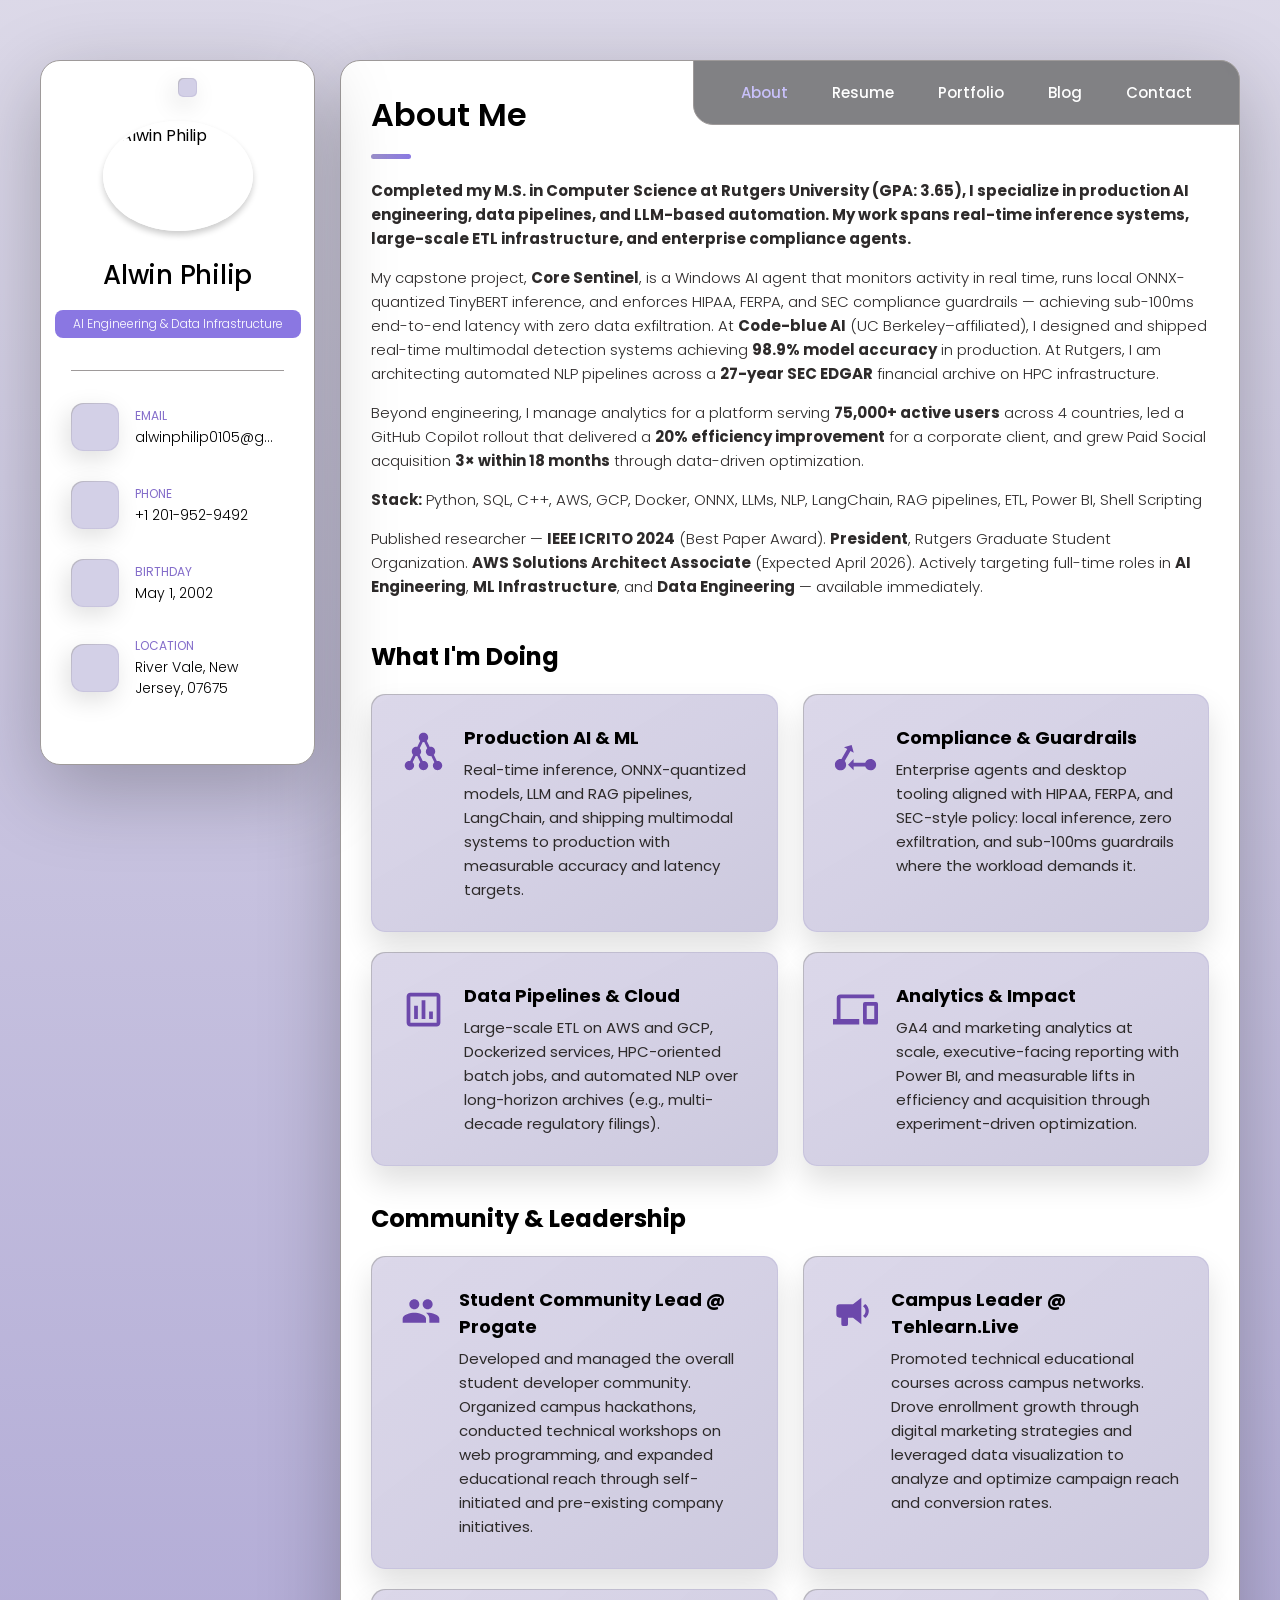
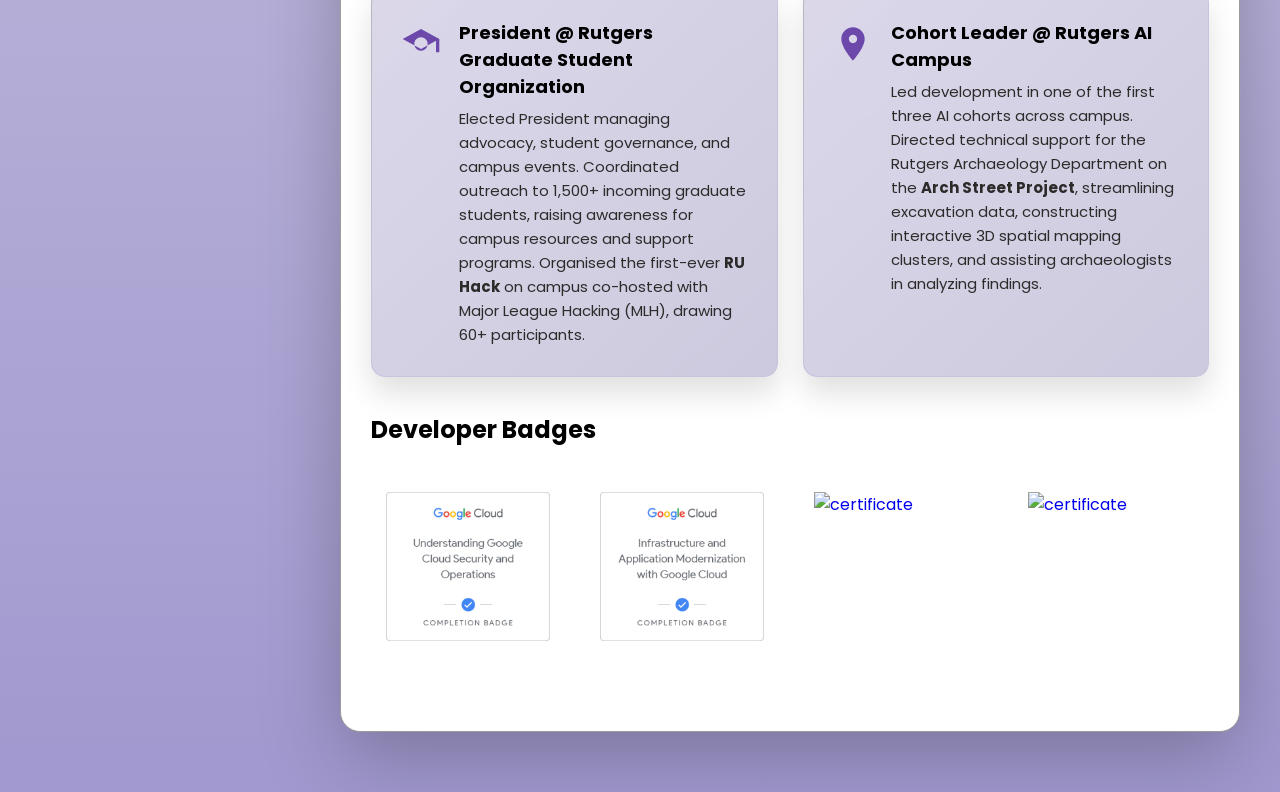
==== commit 187cccbf: "Add LeanJobOS project and update location to River Vale, NJ Co-Authored-By: Claude Opus 5.5 <noreply" ====
--- a/index.html
+++ b/index.html
@@ -126,7 +126,7 @@
             <div class="contact-info">
               <p class="contact-title">Location</p>
 
-              <address>Camden, New Jersey, 08102</address>
+              <address>River Vale, New Jersey, 07675</address>
             </div>
 
           </li>
@@ -916,6 +916,22 @@
 
           <ul class="project-list">
 
+            <li class="project-item active" data-filter-item data-category="web development" data-case-problem="A job search means checking hundreds of company career pages, rewriting a résumé for each role, and filling out the same application forms over and over." data-case-approach="Built a full-stack AI platform (FastAPI backend, React/TypeScript mobile web app, SQLite with versioned schema migrations) that ingests postings twice a day from 225 employer job boards on five ATS platforms (Greenhouse, Lever, Ashby, SmartRecruiters, Workday) and scores them against a résumé. An LLM router sends each task (JD extraction, email classification, résumé tailoring, cover letters) to the cheapest of three Claude model tiers that meets quality. Playwright form adapters for 7 ATS platforms fill in applications behind a mandatory human-approval gate; the agent pauses for CAPTCHAs and sign-ins instead of evading them. Deployed on an Oracle Cloud VM with Caddy HTTPS, systemd timers and Web Push notifications." data-case-impact="~5,800 open postings across 3,859 companies, refreshed twice a day, at about $0.07 of AI cost per application. Joins 625,000+ DOL H-1B LCA filings to show each employer's sponsorship record. Covered by 901 automated tests. Still in active development; the demo is a product walkthrough." data-source-link="https://github.com/Alwinphilip0105" data-live-link="https://claude.ai/artifact/VxJ8DMSjC51dEfA82Vy4kh">
+              <a href="https://claude.ai/artifact/VxJ8DMSjC51dEfA82Vy4kh" target="_blank" rel="noopener noreferrer">
+
+                <figure class="project-img">
+                  <div class="project-item-icon-box">
+                    <ion-icon name="eye-outline"></ion-icon>
+                  </div>
+                  <img src="images/leanjobos-banner.png" alt="LeanJobOS - AI job-search platform pipeline: job boards, résumé scoring, LLM router, human approval" loading="lazy">
+                </figure>
+
+                <h3 class="project-title">LeanJobOS</h3>
+
+                <p class="project-category">Web Development • In Progress</p>
+              </a>
+            </li>
+
             <li class="project-item active" data-filter-item data-category="machine learning" data-case-problem="Pasting into browser LLM chats (ChatGPT, Claude, Gemini, Copilot) can leak PII, secrets, and sensitive text without a clear guardrail." data-case-approach="Built a Windows desktop app (Python, PyQt6) that intercepts clipboard paste in LLM-focused browser windows and scores content with regex, spaCy NER, and a fine-tuned TinyBERT classifier (0–100 risk). Policy routes to allow, warn, or block with a remediation drawer (redact, rephrase, encrypt, override). Optional Supabase sync feeds fleet and ML health dashboards; user feedback can merge into JSONL and retraining." data-case-impact="Gives users a second line of defense before paste; optional hash-first org telemetry for model health and fleet posture. MIT license." data-source-link="https://github.com/Alwinphilip0105/Core_Sentinal" data-live-link="https://alwinphilip0105.github.io/Core_Sentinal/" data-demo-link="https://alwinphilip0105.github.io/Core_Sentinal/demo/" data-hub-link="https://alwinphilip0105.github.io/Core_Sentinal/hub.html">
               <a href="https://alwinphilip0105.github.io/Core_Sentinal/demo/" target="_blank" rel="noopener noreferrer" data-demo-link="https://alwinphilip0105.github.io/Core_Sentinal/demo/" data-hub-link="https://alwinphilip0105.github.io/Core_Sentinal/hub.html">
 
@@ -1083,6 +1099,19 @@
                   <img src="images/project-7.png" alt="3D excavation dashboard layout for the Arch Street project" loading="lazy">
                 </figure>
                 <h3 class="project-title">Arch Street Project</h3>
+                <p class="project-category">Machine Learning</p>
+              </a>
+            </li>
+
+            <li class="project-item active" data-filter-item data-category="machine learning" data-case-problem="Traditional dementia diagnostic tools are often costly, invasive, and inaccessible for early-stage screening." data-case-approach="Built a multimodal ML framework in Python using Wav2Vec2 and spectrogram-based DenseNet for audio speech feature extraction, Whisper ASR for transcription, and RoBERTa for text embeddings. Implemented a cross-attention fusion architecture to integrate acoustic and linguistic biomarkers, exported models to ONNX, and analyzed feature importance with Captum explainability." data-case-impact="Achieved 90.2% classification accuracy on spectrograms, identifying mid-frequency prosodic regions (2-4 kHz) as key acoustic biomarkers for clinical screening." data-source-link="https://github.com/Alwinphilip0105/Dementia_Classification_n_Forcasting" data-live-link="">
+              <a href="https://github.com/Alwinphilip0105/Dementia_Classification_n_Forcasting" target="_blank">
+                <figure class="project-img">
+                  <div class="project-item-icon-box">
+                    <ion-icon name="eye-outline"></ion-icon>
+                  </div>
+                  <img src="images/dementia-classification.png" alt="Dementia Classification & Forecasting - brain silhouette and audio waveforms" loading="lazy">
+                </figure>
+                <h3 class="project-title">Dementia Classification & Forecasting</h3>
                 <p class="project-category">Machine Learning</p>
               </a>
             </li>
@@ -1179,9 +1208,9 @@
             <!-- Top Action Bar (Claps, Comments, Share) -->
             <div class="blog-action-bar top-bar">
               <div class="action-bar-left">
-                <button class="action-btn comment-btn">
+                <button class="action-btn comment-btn" data-comment-button title="View & add comments">
                   <ion-icon name="chatbubble-outline"></ion-icon>
-                  <span class="action-count">0</span>
+                  <span class="action-count" data-comment-count>0</span>
                 </button>
               </div>
               <div class="action-bar-right">
@@ -1231,9 +1260,9 @@
             <!-- Bottom Action Bar -->
             <div class="blog-action-bar bottom-bar">
               <div class="action-bar-left">
-                <button class="action-btn comment-btn">
+                <button class="action-btn comment-btn" data-comment-button title="View & add comments">
                   <ion-icon name="chatbubble-outline"></ion-icon>
-                  <span class="action-count">0</span>
+                  <span class="action-count" data-comment-count>0</span>
                 </button>
               </div>
               <div class="action-bar-right">
@@ -1252,6 +1281,56 @@
               </div>
             </div>
 
+            <!-- Comment Drawer -->
+            <div class="comment-drawer" data-comment-drawer>
+              <div class="comment-drawer-header">
+                <h4 class="comment-drawer-title">
+                  <ion-icon name="chatbubbles-outline"></ion-icon>
+                  Comments <span class="comment-drawer-count" data-comment-drawer-count></span>
+                </h4>
+                <button class="comment-drawer-close" data-comment-drawer-close title="Close comments">
+                  <ion-icon name="chevron-down-outline"></ion-icon>
+                </button>
+              </div>
+
+              <div class="comment-list" data-comment-list>
+                <!-- Dynamically populated -->
+              </div>
+
+              <!-- Add Comment Form -->
+              <form class="comment-form" data-comment-form novalidate>
+                <div class="comment-form-row">
+                  <input
+                    type="text"
+                    class="comment-input comment-name-input"
+                    data-comment-name
+                    placeholder="Your name"
+                    maxlength="100"
+                    autocomplete="name"
+                    required
+                  >
+                </div>
+                <div class="comment-form-row">
+                  <textarea
+                    class="comment-input comment-message-input"
+                    data-comment-message
+                    placeholder="Share your thoughts..."
+                    maxlength="2000"
+                    rows="3"
+                    required
+                  ></textarea>
+                </div>
+                <div class="comment-form-footer">
+                  <span class="comment-char-count" data-comment-char-count>0 / 2000</span>
+                  <button type="submit" class="comment-submit-btn" data-comment-submit>
+                    <ion-icon name="send-outline"></ion-icon>
+                    Post comment
+                  </button>
+                </div>
+                <p class="comment-status" data-comment-status></p>
+              </form>
+            </div>
+
             <!-- Closing Note -->
             <div class="blog-modal-footer">
               <p class="blog-modal-closing-note" data-blog-modal-closing-note></p>
@@ -1335,9 +1414,14 @@
   <!--
     - custom js link
   -->
-  <script src="blogDiagrams.js?v=9" defer></script>
-  <script src="blogPosts.js?v=9" defer></script>
-  <script src="script.js?v=9" defer></script>
+  <!-- Firebase compat SDKs (required before firebase-config.js) -->
+  <script src="https://www.gstatic.com/firebasejs/10.12.2/firebase-app-compat.js"></script>
+  <script src="https://www.gstatic.com/firebasejs/10.12.2/firebase-firestore-compat.js"></script>
+  <script src="firebase-config.js?v=1"></script>
+
+  <script src="blogDiagrams.js?v=10" defer></script>
+  <script src="blogPosts.js?v=10" defer></script>
+  <script src="script.js?v=10" defer></script>
 
   <!--
     - ionicon link
--- a/style.css
+++ b/style.css
@@ -1117,7 +1117,7 @@
 .project-img {
   position: relative;
   width: 100%;
-  height: 200px;
+  aspect-ratio: 16 / 10;
   border-radius: 16px;
   overflow: hidden;
   margin-bottom: 15px;
@@ -1501,6 +1501,261 @@
 }
 
 
+
+
+
+/*-----------------------------------*\
+  #COMMENT DRAWER
+\*-----------------------------------*/
+
+/* Comment Drawer — hidden by default, slides in */
+.comment-drawer {
+  max-height: 0;
+  overflow: hidden;
+  opacity: 0;
+  transition: max-height 0.4s cubic-bezier(0.4, 0, 0.2, 1),
+              opacity 0.3s ease,
+              margin 0.3s ease;
+  margin-top: 0;
+  border-radius: 12px;
+  background: var(--eerie-black-1);
+  border: 1px solid var(--jet);
+}
+
+.comment-drawer.open {
+  max-height: 700px;
+  opacity: 1;
+  margin-top: 16px;
+  overflow: visible;
+}
+
+.comment-drawer-header {
+  display: flex;
+  align-items: center;
+  justify-content: space-between;
+  padding: 14px 18px 10px;
+  border-bottom: 1px solid var(--jet);
+}
+
+.comment-drawer-title {
+  display: flex;
+  align-items: center;
+  gap: 8px;
+  font-size: var(--fs-6);
+  font-weight: var(--fw-500);
+  color: var(--white-2);
+}
+
+.comment-drawer-title ion-icon {
+  color: var(--orange-yellow-crayola);
+  font-size: 18px;
+}
+
+.comment-drawer-count {
+  color: var(--light-gray-70);
+  font-weight: var(--fw-300);
+}
+
+.comment-drawer-close {
+  background: var(--onyx);
+  border-radius: 8px;
+  width: 30px;
+  height: 30px;
+  display: grid;
+  place-items: center;
+  color: var(--light-gray-70);
+  transition: var(--transition-1);
+}
+
+.comment-drawer-close:hover {
+  color: var(--white-2);
+  background: var(--jet);
+}
+
+/* Comment List */
+.comment-list {
+  max-height: 320px;
+  overflow-y: auto;
+  padding: 10px 16px;
+  display: flex;
+  flex-direction: column;
+  gap: 12px;
+  scrollbar-width: thin;
+  scrollbar-color: var(--jet) transparent;
+}
+
+.comment-list::-webkit-scrollbar { width: 4px; }
+.comment-list::-webkit-scrollbar-track { background: transparent; }
+.comment-list::-webkit-scrollbar-thumb { background: var(--jet); border-radius: 4px; }
+
+/* Individual Comment Card */
+.comment-card {
+  display: flex;
+  gap: 10px;
+  align-items: flex-start;
+  animation: commentFadeIn 0.3s ease;
+}
+
+@keyframes commentFadeIn {
+  from { opacity: 0; transform: translateY(6px); }
+  to   { opacity: 1; transform: translateY(0); }
+}
+
+.comment-avatar {
+  width: 34px;
+  height: 34px;
+  min-width: 34px;
+  border-radius: 50%;
+  display: grid;
+  place-items: center;
+  font-size: 12px;
+  font-weight: var(--fw-600);
+  color: #fff;
+  letter-spacing: 0.5px;
+}
+
+.comment-body { flex: 1; min-width: 0; }
+
+.comment-meta {
+  display: flex;
+  align-items: baseline;
+  gap: 8px;
+  margin-bottom: 4px;
+}
+
+.comment-author {
+  font-size: var(--fs-7);
+  font-weight: var(--fw-500);
+  color: var(--white-2);
+}
+
+.comment-time {
+  font-size: 11px;
+  color: var(--light-gray-70);
+}
+
+.comment-text {
+  font-size: var(--fs-7);
+  color: var(--light-gray);
+  line-height: 1.55;
+  word-break: break-word;
+}
+
+/* Empty State */
+.comment-empty-state {
+  display: flex;
+  flex-direction: column;
+  align-items: center;
+  gap: 8px;
+  padding: 28px 0;
+  color: var(--light-gray-70);
+  text-align: center;
+}
+
+.comment-empty-state ion-icon {
+  font-size: 32px;
+  opacity: 0.5;
+}
+
+.comment-empty-state p {
+  font-size: var(--fs-7);
+}
+
+/* Comment Form */
+.comment-form {
+  padding: 12px 16px 14px;
+  border-top: 1px solid var(--jet);
+  display: flex;
+  flex-direction: column;
+  gap: 10px;
+}
+
+.comment-form-row { display: flex; }
+
+.comment-input {
+  width: 100%;
+  background: var(--onyx);
+  color: var(--white-2);
+  font-size: var(--fs-7);
+  font-weight: var(--fw-400);
+  padding: 10px 14px;
+  border: 1px solid var(--jet);
+  border-radius: 10px;
+  outline: none;
+  transition: border-color 0.2s ease;
+  font-family: inherit;
+}
+
+.comment-input::placeholder {
+  color: var(--light-gray-70);
+}
+
+.comment-input:focus {
+  border-color: var(--orange-yellow-crayola);
+}
+
+.comment-message-input {
+  resize: vertical;
+  min-height: 70px;
+  max-height: 160px;
+  line-height: 1.5;
+}
+
+.comment-form-footer {
+  display: flex;
+  align-items: center;
+  justify-content: space-between;
+  gap: 12px;
+}
+
+.comment-char-count {
+  font-size: 11px;
+  color: var(--light-gray-70);
+}
+
+.comment-submit-btn {
+  display: inline-flex;
+  align-items: center;
+  gap: 6px;
+  padding: 8px 16px;
+  background: var(--orange-yellow-crayola);
+  color: #1a1a1a;
+  font-size: var(--fs-7);
+  font-weight: var(--fw-600);
+  border-radius: 8px;
+  transition: var(--transition-1);
+  white-space: nowrap;
+}
+
+.comment-submit-btn:hover {
+  background: #f0d000;
+  transform: translateY(-1px);
+}
+
+.comment-submit-btn:disabled {
+  opacity: 0.6;
+  cursor: not-allowed;
+  transform: none;
+}
+
+.comment-submit-btn ion-icon {
+  font-size: 14px;
+}
+
+/* Comment Status Messages */
+.comment-status {
+  font-size: 12px;
+  min-height: 18px;
+  color: var(--light-gray-70);
+}
+
+.comment-status--error {
+  color: #e05c5c;
+}
+
+.comment-status--success {
+  color: #5cb85c;
+}
 
 /*-----------------------------------*\
   #CONTACT
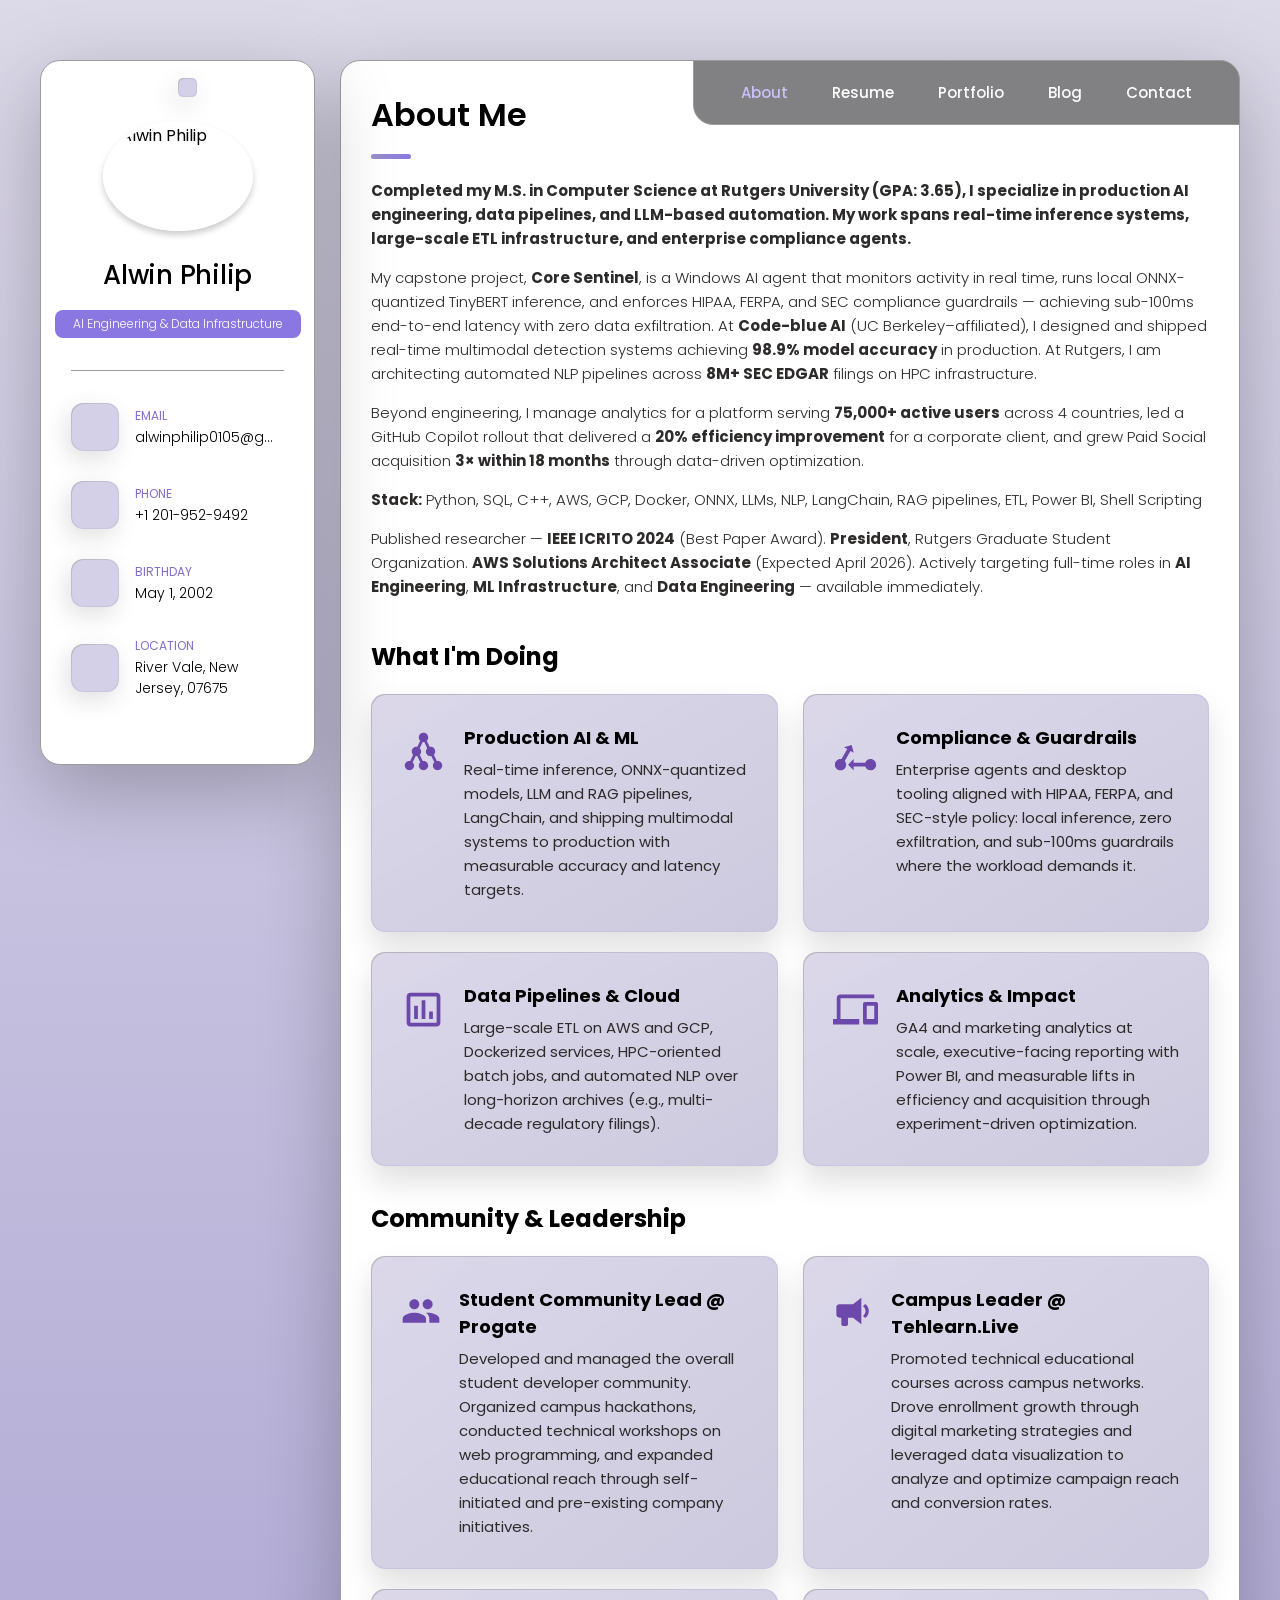
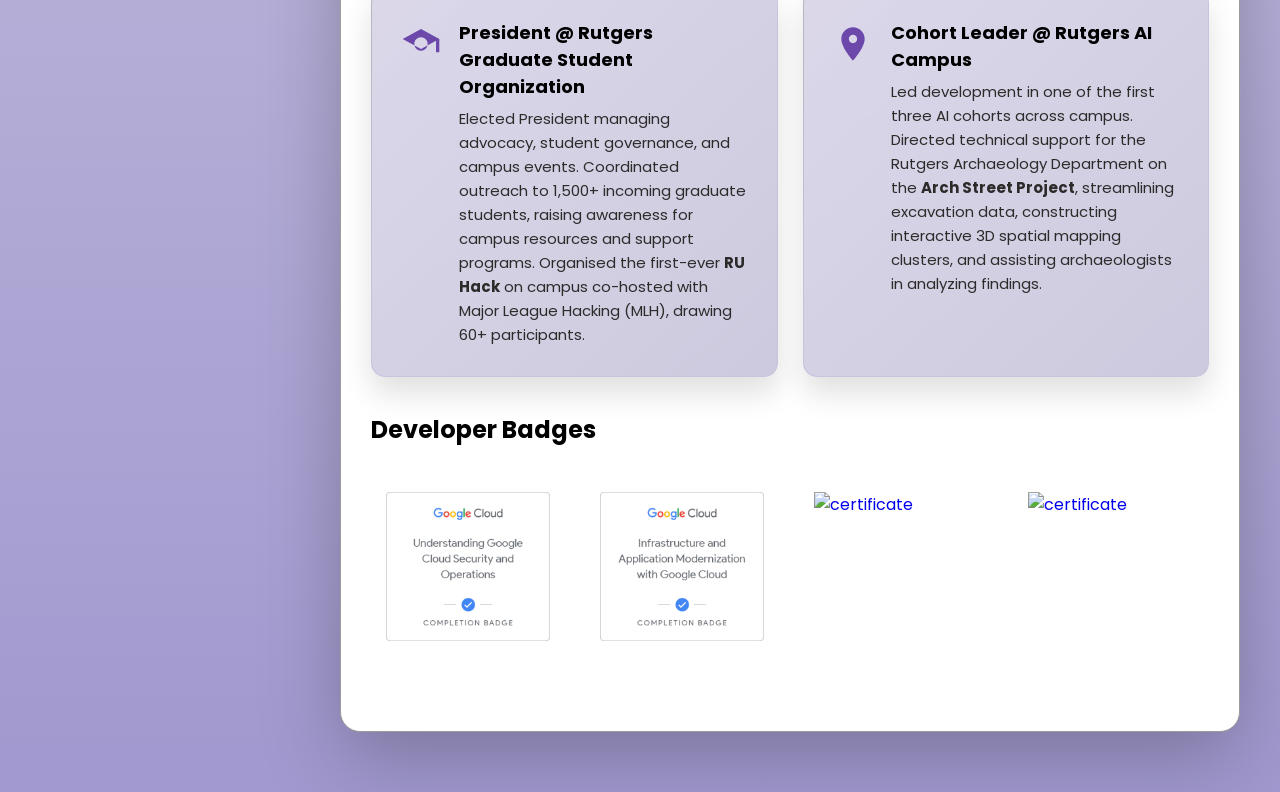
==== commit 72960eca: "Describe the EDGAR pipeline as 8M+ SEC filings instead of a 27-year archive Co-Authored-By: Claude O" ====
--- a/index.html
+++ b/index.html
@@ -7,7 +7,7 @@
   <title>Alwin Philip | AI/ML & Data Science Portfolio</title>
   <meta name="description" content="Alwin Philip — M.S. Computer Science (Rutgers). Production AI engineering, data pipelines, LLM automation. Core Sentinel capstone, real-time ML at Code-blue AI, SEC EDGAR NLP on HPC. Seeking AI/ML infra & data engineering roles.">
   <meta property="og:title" content="Alwin Philip | AI/ML & Data Science Portfolio">
-  <meta property="og:description" content="Production AI engineering, large-scale ETL, and LLM-based automation. Core Sentinel, multimodal ML in production, and automated NLP over 27 years of SEC filings. Seeking full-time roles.">
+  <meta property="og:description" content="Production AI engineering, large-scale ETL, and LLM-based automation. Core Sentinel, multimodal ML in production, and automated NLP over 8M+ SEC filings. Seeking full-time roles.">
   <meta property="og:type" content="website">
   <meta name="twitter:card" content="summary_large_image">
   <meta name="twitter:title" content="Alwin Philip | AI/ML & Data Science Portfolio">
@@ -22,7 +22,7 @@
   <!--
     - custom css link
   -->
-  <link rel="stylesheet" href="style.css?v=9">
+  <link rel="stylesheet" href="style.css?v=10">
 
   <!--
     - google font link
@@ -225,7 +225,7 @@
           </p>
 
           <p>
-            My capstone project, <strong>Core Sentinel</strong>, is a Windows AI agent that monitors activity in real time, runs local ONNX-quantized TinyBERT inference, and enforces HIPAA, FERPA, and SEC compliance guardrails — achieving sub-100ms end-to-end latency with zero data exfiltration. At <strong>Code-blue AI</strong> (UC Berkeley–affiliated), I designed and shipped real-time multimodal detection systems achieving <strong>98.9% model accuracy</strong> in production. At Rutgers, I am architecting automated NLP pipelines across a <strong>27-year SEC EDGAR</strong> financial archive on HPC infrastructure.
+            My capstone project, <strong>Core Sentinel</strong>, is a Windows AI agent that monitors activity in real time, runs local ONNX-quantized TinyBERT inference, and enforces HIPAA, FERPA, and SEC compliance guardrails — achieving sub-100ms end-to-end latency with zero data exfiltration. At <strong>Code-blue AI</strong> (UC Berkeley–affiliated), I designed and shipped real-time multimodal detection systems achieving <strong>98.9% model accuracy</strong> in production. At Rutgers, I am architecting automated NLP pipelines across <strong>8M+ SEC EDGAR</strong> filings on HPC infrastructure.
           </p>
 
           <p>
@@ -716,7 +716,7 @@
     <h5 class="h5 timeline-item-title">Rutgers Business & Accounting Dept., Rutgers University-Camden, Camden, NJ</h5>
     <span>Dec 2025 — Present</span>
     <ul class="timeline-text">
-      <li>• Architecting an automated extraction pipeline for a 27-year SEC EDGAR archive, processing legacy 10-K, 8-K, and 6-K datasets to structure financial data for auditing models.</li>
+      <li>• Architecting an automated extraction pipeline for 8M+ SEC EDGAR filings, processing legacy 10-K, 8-K, and 6-K datasets to structure financial data for auditing models.</li>
       <li>• Engineering robust ETL pipelines using Amarel server scripts to automate preprocessing of massive behavioral and financial datasets.</li>
       <li>• Utilizing NLP techniques to convert unstructured financial archives into actionable insights, improving system transparency.</li>
     </ul>
@@ -916,8 +916,8 @@
 
           <ul class="project-list">
 
-            <li class="project-item active" data-filter-item data-category="web development" data-case-problem="A job search means checking hundreds of company career pages, rewriting a résumé for each role, and filling out the same application forms over and over." data-case-approach="Built a full-stack AI platform (FastAPI backend, React/TypeScript mobile web app, SQLite with versioned schema migrations) that ingests postings twice a day from 225 employer job boards on five ATS platforms (Greenhouse, Lever, Ashby, SmartRecruiters, Workday) and scores them against a résumé. An LLM router sends each task (JD extraction, email classification, résumé tailoring, cover letters) to the cheapest of three Claude model tiers that meets quality. Playwright form adapters for 7 ATS platforms fill in applications behind a mandatory human-approval gate; the agent pauses for CAPTCHAs and sign-ins instead of evading them. Deployed on an Oracle Cloud VM with Caddy HTTPS, systemd timers and Web Push notifications." data-case-impact="~5,800 open postings across 3,859 companies, refreshed twice a day, at about $0.07 of AI cost per application. Joins 625,000+ DOL H-1B LCA filings to show each employer's sponsorship record. Covered by 901 automated tests. Still in active development; the demo is a product walkthrough." data-source-link="https://github.com/Alwinphilip0105" data-live-link="https://claude.ai/artifact/VxJ8DMSjC51dEfA82Vy4kh">
-              <a href="https://claude.ai/artifact/VxJ8DMSjC51dEfA82Vy4kh" target="_blank" rel="noopener noreferrer">
+            <li class="project-item active" data-filter-item data-category="web development" data-case-problem="A job search means checking hundreds of company career pages, rewriting a résumé for each role, and filling out the same application forms over and over." data-case-approach="Built a full-stack AI platform (FastAPI backend, React/TypeScript mobile web app, SQLite with versioned schema migrations) that ingests postings twice a day from 225 employer job boards on five ATS platforms (Greenhouse, Lever, Ashby, SmartRecruiters, Workday) and scores them against a résumé. An LLM router sends each task (JD extraction, email classification, résumé tailoring, cover letters) to the cheapest of three Claude model tiers that meets quality. Playwright form adapters for 7 ATS platforms fill in applications behind a mandatory human-approval gate; the agent pauses for CAPTCHAs and sign-ins instead of evading them. Deployed on an Oracle Cloud VM with Caddy HTTPS, systemd timers and Web Push notifications." data-case-impact="~5,800 open postings across 3,859 companies, refreshed twice a day, at about $0.07 of AI cost per application. Joins 625,000+ DOL H-1B LCA filings to show each employer's sponsorship record. Covered by 901 automated tests. Still in active development; the demo is a product walkthrough." data-source-link="https://github.com/Alwinphilip0105" data-live-link="https://alwinphilip.online/leanjobos-demo/">
+              <a href="https://alwinphilip.online/leanjobos-demo/" target="_blank" rel="noopener noreferrer">
 
                 <figure class="project-img">
                   <div class="project-item-icon-box">
--- a/style.css
+++ b/style.css
@@ -1234,6 +1234,11 @@
   transition: var(--transition-1);
 }
 
+.project-case-modal {
+  max-height: 88vh;
+  overflow-y: auto;
+}
+
 .project-modal-container.active .project-case-modal,
 .blog-modal-container.active .blog-case-modal {
   transform: translateY(0);
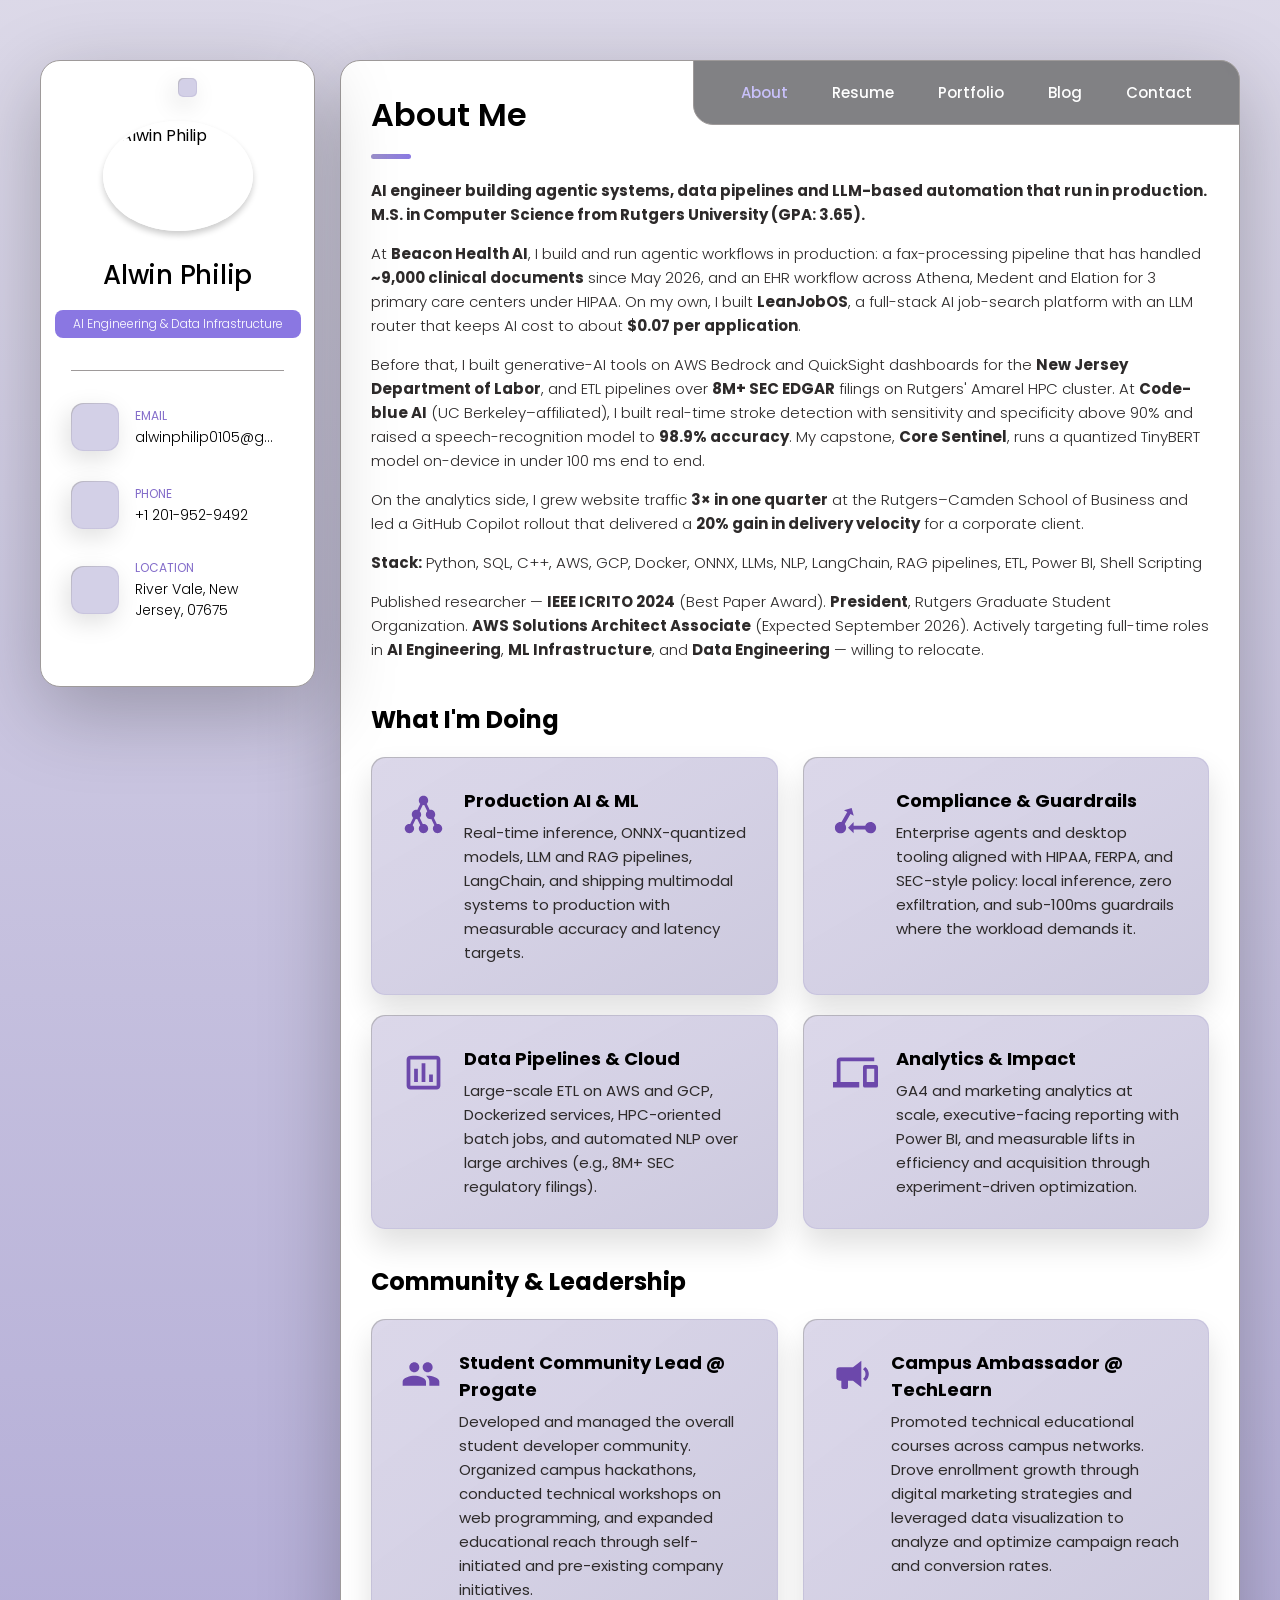
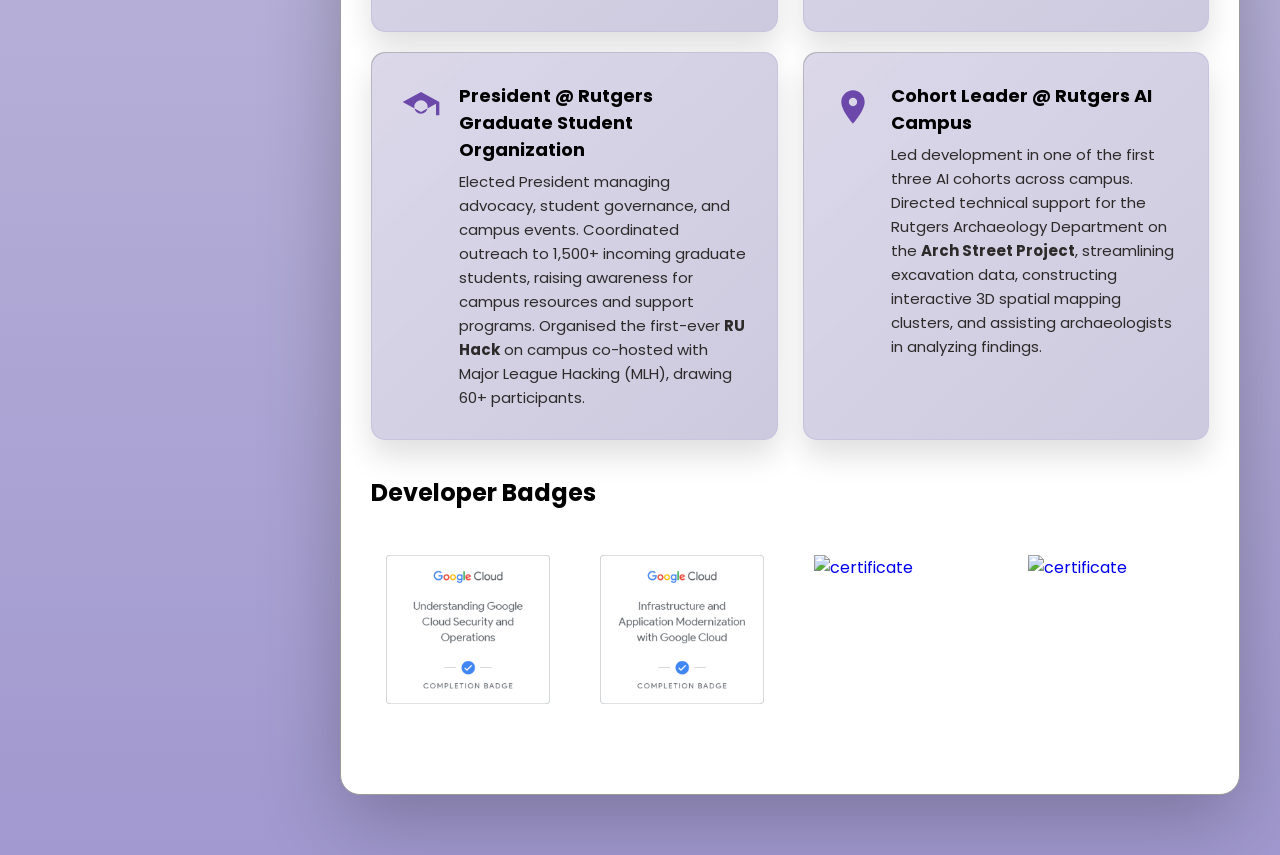
==== commit a43a69ea: "Update portfolio to match current CV Add Beacon Health AI, correct dates and figures, rewrite About," ====
--- a/index.html
+++ b/index.html
@@ -22,7 +22,7 @@
   <!--
     - custom css link
   -->
-  <link rel="stylesheet" href="style.css?v=10">
+  <link rel="stylesheet" href="style.css?v=11">
 
   <!--
     - google font link
@@ -103,19 +103,6 @@
 
           </li>
 
-          <li class="contact-item">
-
-            <div class="icon-box">
-              <ion-icon name="calendar-outline"></ion-icon>
-            </div>
-
-            <div class="contact-info">
-              <p class="contact-title">Birthday</p>
-
-              <time datetime="2002-05-01">May 1, 2002</time>
-            </div>
-
-          </li>
 
           <li class="contact-item">
 
@@ -221,15 +208,19 @@
         </header>
         <section class="about-text">
           <p>
-            <b>Completed my M.S. in Computer Science at Rutgers University (GPA: 3.65), I specialize in production AI engineering, data pipelines, and LLM-based automation. My work spans real-time inference systems, large-scale ETL infrastructure, and enterprise compliance agents.</b>
+            <b>AI engineer building agentic systems, data pipelines and LLM-based automation that run in production. M.S. in Computer Science from Rutgers University (GPA: 3.65).</b>
           </p>
 
           <p>
-            My capstone project, <strong>Core Sentinel</strong>, is a Windows AI agent that monitors activity in real time, runs local ONNX-quantized TinyBERT inference, and enforces HIPAA, FERPA, and SEC compliance guardrails — achieving sub-100ms end-to-end latency with zero data exfiltration. At <strong>Code-blue AI</strong> (UC Berkeley–affiliated), I designed and shipped real-time multimodal detection systems achieving <strong>98.9% model accuracy</strong> in production. At Rutgers, I am architecting automated NLP pipelines across <strong>8M+ SEC EDGAR</strong> filings on HPC infrastructure.
+            At <strong>Beacon Health AI</strong>, I build and run agentic workflows in production: a fax-processing pipeline that has handled <strong>~9,000 clinical documents</strong> since May 2026, and an EHR workflow across Athena, Medent and Elation for 3 primary care centers under HIPAA. On my own, I built <strong>LeanJobOS</strong>, a full-stack AI job-search platform with an LLM router that keeps AI cost to about <strong>$0.07 per application</strong>.
           </p>
 
           <p>
-            Beyond engineering, I manage analytics for a platform serving <strong>75,000+ active users</strong> across 4 countries, led a GitHub Copilot rollout that delivered a <strong>20% efficiency improvement</strong> for a corporate client, and grew Paid Social acquisition <strong>3× within 18 months</strong> through data-driven optimization.
+            Before that, I built generative-AI tools on AWS Bedrock and QuickSight dashboards for the <strong>New Jersey Department of Labor</strong>, and ETL pipelines over <strong>8M+ SEC EDGAR</strong> filings on Rutgers' Amarel HPC cluster. At <strong>Code-blue AI</strong> (UC Berkeley–affiliated), I built real-time stroke detection with sensitivity and specificity above 90% and raised a speech-recognition model to <strong>98.9% accuracy</strong>. My capstone, <strong>Core Sentinel</strong>, runs a quantized TinyBERT model on-device in under 100 ms end to end.
+          </p>
+
+          <p>
+            On the analytics side, I grew website traffic <strong>3× in one quarter</strong> at the Rutgers–Camden School of Business and led a GitHub Copilot rollout that delivered a <strong>20% gain in delivery velocity</strong> for a corporate client.
           </p>
 
           <p>
@@ -237,7 +228,7 @@
           </p>
 
           <p>
-            Published researcher — <strong>IEEE ICRITO 2024</strong> (Best Paper Award). <strong>President</strong>, Rutgers Graduate Student Organization. <strong>AWS Solutions Architect Associate</strong> (Expected April 2026). Actively targeting full-time roles in <strong>AI Engineering</strong>, <strong>ML Infrastructure</strong>, and <strong>Data Engineering</strong> — available immediately.
+            Published researcher — <strong>IEEE ICRITO 2024</strong> (Best Paper Award). <strong>President</strong>, Rutgers Graduate Student Organization. <strong>AWS Solutions Architect Associate</strong> (Expected September 2026). Actively targeting full-time roles in <strong>AI Engineering</strong>, <strong>ML Infrastructure</strong>, and <strong>Data Engineering</strong> — willing to relocate.
           </p>
         </section>
         
@@ -291,7 +282,7 @@
               <div class="service-content-box">
                 <h4 class="h4 service-item-title">Data Pipelines &amp; Cloud</h4>
                 <p class="service-item-text">
-                  Large-scale ETL on AWS and GCP, Dockerized services, HPC-oriented batch jobs, and automated NLP over long-horizon archives (e.g., multi-decade regulatory filings).
+                  Large-scale ETL on AWS and GCP, Dockerized services, HPC-oriented batch jobs, and automated NLP over large archives (e.g., 8M+ SEC regulatory filings).
                 </p>
               </div>
             </li>
@@ -499,7 +490,7 @@
               </div>
 
               <div class="service-content-box">
-                <h4 class="h4 service-item-title">Campus Leader @ tehlearn.live</h4>
+                <h4 class="h4 service-item-title">Campus Ambassador @ TechLearn</h4>
                 <p class="service-item-text">
                   Promoted technical educational courses across campus networks. Drove enrollment growth through digital marketing strategies and leveraged data visualization to analyze and optimize campaign reach and conversion rates.
                 </p>
@@ -592,7 +583,7 @@
 
       <article class="resume" data-page="resume">
         
-        <a href="resume/Alwin_Philip_Resume_ATS_Final.pdf" download="Alwin_Philip_Resume_ATS_Final.pdf" target="_blank" rel="noopener">
+        <a href="resume/Alwin_Philip_Resume_AI_Engineer.pdf" download="Alwin_Philip_Resume.pdf" target="_blank" rel="noopener">
           <ion-icon name="download-outline" id="resume-dwld"></ion-icon>
         </a>
 
@@ -679,7 +670,7 @@
 
               <ul class="timeline-text-class">
                  <li>Bachelor of Technology in Information Technology</li>
-                 <li>GPA: 3.85</li>
+                 <li>GPA: 3.82</li>
               </ul>        
 
             </li>
@@ -702,23 +693,36 @@
 <ol class="timeline-list">
 
   <li class="timeline-item">
+    <h4 class="h4 timeline-item-title">Agentic AI Engineer (Contract)</h4>
+    <h5 class="h5 timeline-item-title">Beacon Health AI, Brooklyn, NY</h5>
+    <span>May 2026 — Present</span>
+    <ul class="timeline-text">
+      <li>• Create new agentic workflows and debug and improve the agentic harness that runs them in production.</li>
+      <li>• Own a production fax-processing pipeline built around an automated fax-filing agent, handling 450–500 clinical documents a week (~9,000 since May 2026).</li>
+      <li>• Own an EHR data workflow integrating Athena, Medent and Elation that automates patient scheduling and follow-ups for 3 primary care centers under HIPAA.</li>
+      <li>• Audited agent run-history logs against Cyberdesk (source of truth), resolving data discrepancies with the engineering team.</li>
+    </ul>
+  </li>
+
+  <li class="timeline-item">
     <h4 class="h4 timeline-item-title">Software Development Specialist (Analytics/AI)</h4>
     <h5 class="h5 timeline-item-title">New Jersey Department of Labor and Workforce Development, Trenton, NJ</h5>
-    <span>July 2026 — Present</span>
+    <span>June 2026 — August 2026</span>
     <ul class="timeline-text">
-      <li>• Build interactive analytics dashboards using AWS QuickSight connected to the department's AWS Data Lake, surfacing workforce and labor market trends for leadership and program staff.</li>
-      <li>• Develop and maintain AI/ML applications using AWS Bedrock, including prompt engineering workflows for generative AI integration across department operations.</li>
+      <li>• Built interactive AWS QuickSight dashboards on the department's AWS data lake, giving leadership and program staff self-serve views of workforce and labor-market trends.</li>
+      <li>• Built dashboards on Salesforce-integrated data to analyze unemployment insurance trends across New Jersey.</li>
+      <li>• Built generative-AI applications on AWS Bedrock, including prompt-engineering workflows used across department operations.</li>
     </ul>
   </li>
 
   <li class="timeline-item">
-    <h4 class="h4 timeline-item-title">Graduate Research Assistant - Data Engineering</h4>
-    <h5 class="h5 timeline-item-title">Rutgers Business & Accounting Dept., Rutgers University-Camden, Camden, NJ</h5>
-    <span>Dec 2025 — Present</span>
+    <h4 class="h4 timeline-item-title">Graduate Research Assistant - Systems and Data Engineering</h4>
+    <h5 class="h5 timeline-item-title">Rutgers University-Camden, Camden, NJ</h5>
+    <span>Dec 2025 — May 2026</span>
     <ul class="timeline-text">
-      <li>• Architecting an automated extraction pipeline for 8M+ SEC EDGAR filings, processing legacy 10-K, 8-K, and 6-K datasets to structure financial data for auditing models.</li>
-      <li>• Engineering robust ETL pipelines using Amarel server scripts to automate preprocessing of massive behavioral and financial datasets.</li>
-      <li>• Utilizing NLP techniques to convert unstructured financial archives into actionable insights, improving system transparency.</li>
+      <li>• Architected an automated Python and Shell ETL pipeline over 8M+ SEC EDGAR filings (10-K, 8-K, 6-K), structuring unstructured financial text for downstream auditing models and screening for environmental covenants.</li>
+      <li>• Engineered preprocessing automation as scheduled, repeatable batch jobs on Rutgers' Amarel HPC cluster, handling large financial and behavioral datasets with minimal manual intervention.</li>
+      <li>• Applied NLP techniques to extract structured signals from legacy financial filings, improving model input quality and auditability for research stakeholders.</li>
     </ul>
   </li>
 
@@ -727,11 +731,10 @@
     <h5 class="h5 timeline-item-title">Code-blue AI, UC Berkeley-affiliated Startup</h5>
     <span>June 2025 — August 2025</span>
     <ul class="timeline-text">
-      <li>• Developed real-time stroke detection system using facial asymmetry and speech pattern analysis, achieving sensitivity/specificity above 90%</li>
-      <li>• Improved speech recognition model accuracy to 98.9% by expanding and diversifying training datasets</li>
-      <li>• Implemented advanced machine learning algorithms for medical AI applications with high precision requirements</li>
-      <li>• Collaborated with UC Berkeley researchers on cutting-edge AI healthcare solutions</li>
-      <li>• Technologies used: Python, TensorFlow, PyTorch, Computer Vision, NLP, Medical AI</li>
+      <li>• Built real-time stroke detection from facial-asymmetry and speech-pattern analysis, with sensitivity and specificity above 90%.</li>
+      <li>• Raised the speech-recognition model to 98.9% accuracy by expanding and diversifying its training data to nearly 17,000 audio samples from the TORGO and UA-Speech datasets.</li>
+      <li>• Built the high-volume facial and speech stream ingestion and real-time inference pipeline for stroke detection.</li>
+      <li>• Technologies used: Python, TensorFlow, PyTorch, Computer Vision, NLP</li>
     </ul>
   </li>
 
@@ -740,36 +743,32 @@
     <h5 class="h5 timeline-item-title">Rutgers Business School & Thayer Distribution</h5>
     <span>June 2025 — July 2025</span>
     <ul class="timeline-text">
-      <li>• Designed and delivered comprehensive training sessions on prompt engineering and AI tool integration for professional and corporate environments</li>
-      <li>• Instructed employees at Thayer Distribution on leveraging GitHub Copilot, Copilot for Microsoft Office, and AI assistants to automate workflows, increasing task efficiency by 90%</li>
-      <li>• Developed role-specific AI integration strategies to streamline repetitive tasks, enhance collaboration, and accelerate decision-making processes</li>
-      <li>• Created training materials and best practices documentation for enterprise AI adoption</li>
+      <li>• Led the GitHub Copilot and Microsoft Copilot rollout at Thayer Distribution, training employees to automate workflows and measuring a 20% gain in delivery velocity.</li>
+      <li>• Designed and delivered prompt-engineering and AI-tool training for professional and corporate audiences.</li>
+      <li>• Created training materials and best practices documentation for enterprise AI adoption.</li>
       <li>• Technologies used: GitHub Copilot, Microsoft Copilot, AI Prompt Engineering, Workflow Automation</li>
     </ul>
   </li>
 
   <li class="timeline-item">
-    <h4 class="h4 timeline-item-title">Marketing Manager & Business Analyst – Web & Analytics Management</h4>
+    <h4 class="h4 timeline-item-title">Marketing Analytics and AI Specialist</h4>
     <h5 class="h5 timeline-item-title">Rutgers-Camden School of Business</h5>
-    <span>August 2024 — Present</span>
+    <span>August 2024 — May 2026</span>
     <ul class="timeline-text">
-      <li>• Maintain and optimize GA4 tracking, ACT forms, and website content to improve user experience and conversion funnels</li>
-      <li>• Analyze engagement metrics, traffic sources, and user behavior to guide data-driven marketing strategies</li>
-      <li>• Collaborate on SEO, content design, and UI/UX improvements, leading to measurable increases in engagement rate and traffic acquisition</li>
-      <li>• Fulfill cross-functional responsibilities typical of a marketing manager, including campaign performance analysis, audience segmentation, and website design enhancements</li>
-      <li>• Technologies used: Google Analytics 4, WordPress, SEO Tools, UI/UX Design, Campaign Management</li>
+      <li>• Grew website traffic 3x in one quarter while managing a $40K marketing budget.</li>
+      <li>• Built and maintained GA4 and Looker Studio dashboards used daily by leadership, run as always-on production reporting.</li>
+      <li>• Maintained GA4 tracking and web forms, and analyzed traffic sources, engagement and user behavior to improve conversion funnels and turn inquiries into leads.</li>
+      <li>• Ran campaign performance analysis and audience segmentation across web, email and social channels, and worked on SEO and UI/UX improvements to the WordPress site.</li>
     </ul>
   </li>
 
   <li class="timeline-item">
     <h4 class="h4 timeline-item-title">Mobile App Developer Intern</h4>
     <h5 class="h5 timeline-item-title">Aeologic Technologies, Noida</h5>
-    <span>May 2023 — June 2023</span>
+    <span>May 2023 — July 2023</span>
     <ul class="timeline-text">
-      <li>• Designed and developed user interface components for Android applications using Java and Android Studio</li>
-      <li>• Collaborated with senior developers on mobile app architecture and best practices</li>
-      <li>• Implemented user interface improvements and performance optimizations for Android applications</li>
-      <li>• Technologies used: Java, Android Studio, UI/UX Design, Mobile App Development</li>
+      <li>• Designed and built UI for a shopping app in Flutter and Android Studio, including a checkout flow that ran 15% faster.</li>
+      <li>• Improved app responsiveness by 25% through code reviews and testing with the development team.</li>
     </ul>
   </li>
 
@@ -780,58 +779,28 @@
 
         <section class="skill">
 
-          <h3 class="h3 skills-title">Core Skills</h3>
+          <h3 class="h3 skills-title">Skills</h3>
 
 <ul class="skills-list content-card">
-
   <li class="skills-item">
-    <div class="title-wrapper">
-      <h5 class="h5">Production AI &amp; LLMs</h5>
-      <data value="95">95%</data>
-    </div>
-    <div class="skill-progress-bg">
-      <div class="skill-progress-fill" style="width: 95%;"></div>
-    </div>
+    <h5 class="h5">AI &amp; LLMs</h5>
+    <p class="skills-text">Claude API, AWS Bedrock, agentic workflows, RAG, LangChain, prompt engineering, PyTorch, TensorFlow, scikit-learn, ONNX Runtime, OpenAI Whisper</p>
   </li>
-
   <li class="skills-item">
-    <div class="title-wrapper">
-      <h5 class="h5">Data Engineering &amp; ETL</h5>
-      <data value="92">92%</data>
-    </div>
-    <div class="skill-progress-bg">
-      <div class="skill-progress-fill" style="width: 92%;"></div>
-    </div>
+    <h5 class="h5">Data Engineering</h5>
+    <p class="skills-text">Python, SQL, Shell, ETL pipelines, API ingestion, scheduled batch jobs, Amarel HPC, PostgreSQL, MySQL, SQLite, MongoDB</p>
   </li>
-
   <li class="skills-item">
-    <div class="title-wrapper">
-      <h5 class="h5">Cloud &amp; MLOps</h5>
-      <data value="88">88%</data>
-    </div>
-    <div class="skill-progress-bg">
-      <div class="skill-progress-fill" style="width: 88%;"></div>
-    </div>
+    <h5 class="h5">Cloud &amp; DevOps</h5>
+    <p class="skills-text">AWS (S3, Lambda, EC2, Athena, QuickSight, Bedrock), GCP, Oracle Cloud, Docker, Git, CI/CD, Linux</p>
   </li>
-
   <li class="skills-item">
-    <div class="title-wrapper">
-      <h5 class="h5">Analytics &amp; BI</h5>
-      <data value="87">87%</data>
-    </div>
-    <div class="skill-progress-bg">
-      <div class="skill-progress-fill" style="width: 87%;"></div>
-    </div>
+    <h5 class="h5">Full-Stack</h5>
+    <p class="skills-text">FastAPI, Django, React, TypeScript, Node.js, REST APIs, Playwright</p>
   </li>
-
   <li class="skills-item">
-    <div class="title-wrapper">
-      <h5 class="h5">Systems, Shell &amp; Leadership</h5>
-      <data value="90">90%</data>
-    </div>
-    <div class="skill-progress-bg">
-      <div class="skill-progress-fill" style="width: 90%;"></div>
-    </div>
+    <h5 class="h5">Analytics &amp; BI</h5>
+    <p class="skills-text">AWS QuickSight, Looker Studio, GA4, Power BI, Excel, statistics</p>
   </li>
 </ul>
 
@@ -870,10 +839,6 @@
               <button data-filter-btn>Machine Learning</button>
             </li>
 
-            <li class="filter-item">
-              <button data-filter-btn>Network Security</button>
-            </li>
-
           </ul>
 
           <div class="filter-select-box">
@@ -904,10 +869,6 @@
 
               <li class="select-item">
                 <button data-select-item>Machine Learning</button>
-              </li>
-
-              <li class="select-item">
-                <button data-select-item>Network Security</button>
               </li>
 
             </ul>
@@ -948,8 +909,8 @@
               </a>
             </li>
 
-            <li class="project-item  active" data-filter-item data-category="web development" data-case-problem="Urban drivers waste time searching for secure parking and payment options." data-case-approach="Built a full-stack parking workflow with reservation management, digital checkout, and dashboard utilities." data-case-impact="Reduced booking friction by enabling users to find, reserve, and pay for parking in one flow." data-source-link="https://github.com/Alwinphilip0105/Park_Company_Parking_App" data-live-link="http://localhost:8080/">
-              <a href="http://localhost:8080/" target="_blank">
+            <li class="project-item  active" data-filter-item data-category="web development" data-case-problem="Urban drivers waste time searching for secure parking and payment options." data-case-approach="Built a full-stack parking workflow with reservation management, digital checkout, and dashboard utilities." data-case-impact="Reduced booking friction by enabling users to find, reserve, and pay for parking in one flow." data-source-link="https://github.com/Alwinphilip0105/Park_Company_Parking_App" data-live-link="">
+              <a href="https://github.com/Alwinphilip0105/Park_Company_Parking_App" target="_blank">
 
                 <figure class="project-img">
                   <div class="project-item-icon-box">
@@ -966,50 +927,16 @@
               </a>
             </li>
 
-            <li class="project-item active" data-filter-item data-category="network security" data-case-problem="The emergence of quantum computing threatens classical cryptographic algorithms. Bridging quantum networks with classical infrastructures requires scalable architectures and Quantum Key Distribution (QKD) integration." data-case-approach="Explored quantum networking paradigms, QKD models, and hybrid network topologies to refine classical communication reliability and security. Presented at 11th IEEE International Conference on Reliability, Infocom Technologies and Optimization (ICRITO 2024)." data-case-impact="Awarded Best Paper Award at IEEE ICRITO 2024 (Cited by 5). Provided foundational frameworks for hybrid quantum-classical network security." data-source-link="https://github.com/Alwinphilip0105/Quantum-Networking" data-live-link="https://scholar.google.com/citations?view_op=view_citation&hl=en&oe=ASCII&user=Lx-UqLwAAAAJ&citation_for_view=Lx-UqLwAAAAJ:u5HHmVD_uO8C">
-              <a href="https://scholar.google.com/citations?view_op=view_citation&hl=en&oe=ASCII&user=Lx-UqLwAAAAJ&citation_for_view=Lx-UqLwAAAAJ:u5HHmVD_uO8C" target="_blank" rel="noopener noreferrer">
+
+
+            <li class="project-item  active" data-filter-item data-category="data analytics" data-case-problem="Job seekers and advisors need data-driven career guidance tied to labor market trends and skill demand." data-case-approach="Built a Career Suggestion Dashboard with personality-based recommendations, radar charts for occupation fit, and comparative analytics (education, median salary, skills) across 2019–2029 and 2023–2033 BLS data." data-case-impact="Enables exploration of top domains, confidence scores, and skill alignment with sample or API-backed data; all project data lives in the repo for reproducibility." data-source-link="https://github.com/Alwinphilip0105/Big-Data-Algorithms-2024-Fall-Rutgers" data-live-link="https://alwinphilip.online/Big-Data-Algorithms-2024-Fall-Rutgers/">
+              <a href="https://alwinphilip.online/Big-Data-Algorithms-2024-Fall-Rutgers/" target="_blank">
 
                 <figure class="project-img">
                   <div class="project-item-icon-box">
                     <ion-icon name="eye-outline"></ion-icon>
                   </div>
 
-                  <img src="images\project-2.png" alt="Quantum Networking" loading="lazy">
-                </figure>
-
-                <h3 class="project-title">Quantum Networking: Creating the Future Landscape of Refined Classical Communication</h3>
-
-                <p class="project-category">Network Security • Research 🏆</p>
-
-              </a>
-            </li>
-
-            <li class="project-item active" data-filter-item data-category="machine learning" data-case-problem="Avatar-mediated interactions in the metaverse need structured integration across industries like healthcare, tourism, and research while safeguarding user privacy and data security." data-case-approach="Proposed an integrated system assurance framework for virtual avatars in digital communities, evaluating privacy, security protocols, and engagement dynamics." data-case-impact="Published in Springer International Journal of System Assurance Engineering and Management (2024, Cited by 4, DOI: 10.1007/s13198-024-02560-z)." data-source-link="https://scholar.google.com/citations?view_op=view_citation&hl=en&oe=ASCII&user=Lx-UqLwAAAAJ&citation_for_view=Lx-UqLwAAAAJ:u-x6o8ySG0sC" data-live-link="https://link.springer.com/article/10.1007/s13198-024-02560-z">
-              <a href="https://link.springer.com/article/10.1007/s13198-024-02560-z" target="_blank" rel="noopener noreferrer">
-
-                <figure class="project-img">
-                  <div class="project-item-icon-box">
-                    <ion-icon name="eye-outline"></ion-icon>
-                  </div>
-
-                  <img src="images\project-4.png" alt="Avatars in the Virtual Realm" loading="lazy">
-                </figure>
-
-                <h3 class="project-title">Avatars in the Virtual Realm: An Integrated Approach to Enhance Digital Community Interaction</h3>
-
-                <p class="project-category">Machine Learning • Research</p>
-
-              </a>
-            </li>
-
-            <li class="project-item  active" data-filter-item data-category="data analytics" data-case-problem="Job seekers and advisors need data-driven career guidance tied to labor market trends and skill demand." data-case-approach="Built a Career Suggestion Dashboard with personality-based recommendations, radar charts for occupation fit, and comparative analytics (education, median salary, skills) across 2019–2029 and 2023–2033 BLS data." data-case-impact="Enables exploration of top domains, confidence scores, and skill alignment with sample or API-backed data; all project data lives in the repo for reproducibility." data-source-link="https://github.com/Alwinphilip0105/Big-Data-Algorithms-2024-Fall-Rutgers" data-live-link="https://alwinphilip.online/Big-Data-Algorithms-2024-Fall-Rutgers/">
-              <a href="https://alwinphilip.online/Big-Data-Algorithms-2024-Fall-Rutgers/" target="_blank">
-
-                <figure class="project-img">
-                  <div class="project-item-icon-box">
-                    <ion-icon name="eye-outline"></ion-icon>
-                  </div>
-
                   <img src="images\project-3.png" alt="Career Suggestion Dashboard" loading="lazy">
                 </figure>
 
@@ -1021,59 +948,8 @@
             </li>
 
             <!-- InteliServe: set data-live-link to your demo URL after forking and deploying (e.g. Vercel/Netlify) -->
-            <li class="project-item  active" data-filter-item data-category="web development" data-case-problem="Service operations required a streamlined web portal for user request handling and internal workflows." data-case-approach="Implemented a responsive web platform with role-aware views and backend-integrated service components." data-case-impact="Improved usability and throughput for common service-management tasks." data-source-link="https://github.com/Alwinphilip0105/InteliServe" data-live-link="">
-              <a href="https://github.com/Alwinphilip0105/InteliServe" target="_blank">
-
-                <figure class="project-img">
-                  <div class="project-item-icon-box">
-                    <ion-icon name="eye-outline"></ion-icon>
-                  </div>
-
-                  <img src="images\project-4.png" alt=" database records" loading="lazy">
-                </figure>
-
-                <h3 class="project-title">Intelliserve</h3>
-
-                <p class="project-category">Web Development</p>
-
-              </a>
-            </li>
-
-            <li class="project-item  active" data-filter-item data-category="web development" data-case-problem="Drivers needed a lightweight mobile-first parking utility for quick location and navigation support." data-case-approach="Developed an Android app with map-driven spot discovery and user-focused interaction flows." data-case-impact="Enabled faster parking decisions through an accessible on-the-go interface." data-source-link="https://github.com/Alwinphilip0105/Lit-Parking" data-live-link="">
-              <a href="https://github.com/Alwinphilip0105/Lit-Parking" target="_blank">
-
-                <figure class="project-img">
-                  <div class="project-item-icon-box">
-                    <ion-icon name="eye-outline"></ion-icon>
-                  </div>
-
-                  <img src="images\project-5.png" alt="market" loading="lazy">
-                </figure>
-
-                <h3 class="project-title">Lit Parking</h3>
-
-                <p class="project-category">Web &amp; Mobile Development</p>
-
-              </a>
-            </li>
-
-            <li class="project-item  active" data-filter-item data-category="web development" data-case-problem="Users needed an engaging, lightweight entertainment platform with quick content browsing." data-case-approach="Built a web app focused on discoverability, responsive layouts, and smooth content interaction." data-case-impact="Improved content accessibility and session engagement across devices." data-source-link="https://github.com/Alwinphilip0105/Toonslate-Gags" data-live-link="">
-              <a href="https://github.com/Alwinphilip0105/Toonslate-Gags" target="_blank">
-
-                <figure class="project-img">
-                  <div class="project-item-icon-box">
-                    <ion-icon name="eye-outline"></ion-icon>
-                  </div>
-
-                  <img src="images\project-6.jpg" alt="Web fun" loading="lazy">
-                </figure>
-
-                <h3 class="project-title">Toonslate-Gags</h3>
-
-                <p class="project-category">Web Development</p>
-
-              </a>
-            </li>
+
+
 <li class="project-item  active" data-filter-item data-category="machine learning" data-case-problem="Recruiters and candidates struggle to quickly evaluate alignment between resumes and role requirements." data-case-approach="Created an ML-assisted resume analysis workflow to extract and compare skill signals from CV content." data-case-impact="Accelerated screening and improved profile-to-role matching confidence." data-source-link="https://github.com/Alwinphilip0105/CVLens" data-live-link="https://alwinphilip0105-cvlens-frontendstreamlit-app-ouogqa.streamlit.app/">
   <a href="https://alwinphilip0105-cvlens-frontendstreamlit-app-ouogqa.streamlit.app/" target="_blank">
 
--- a/style.css
+++ b/style.css
@@ -1004,6 +1004,8 @@
 
 .skills-item:not(:last-child) { margin-bottom: 15px; }
 
+.skills-text { color: var(--light-gray); font-size: var(--fs-6); font-weight: var(--fw-300); line-height: 1.6; margin-top: 4px; }
+
 .skill .title-wrapper {
   display: flex;
   align-items: center;
